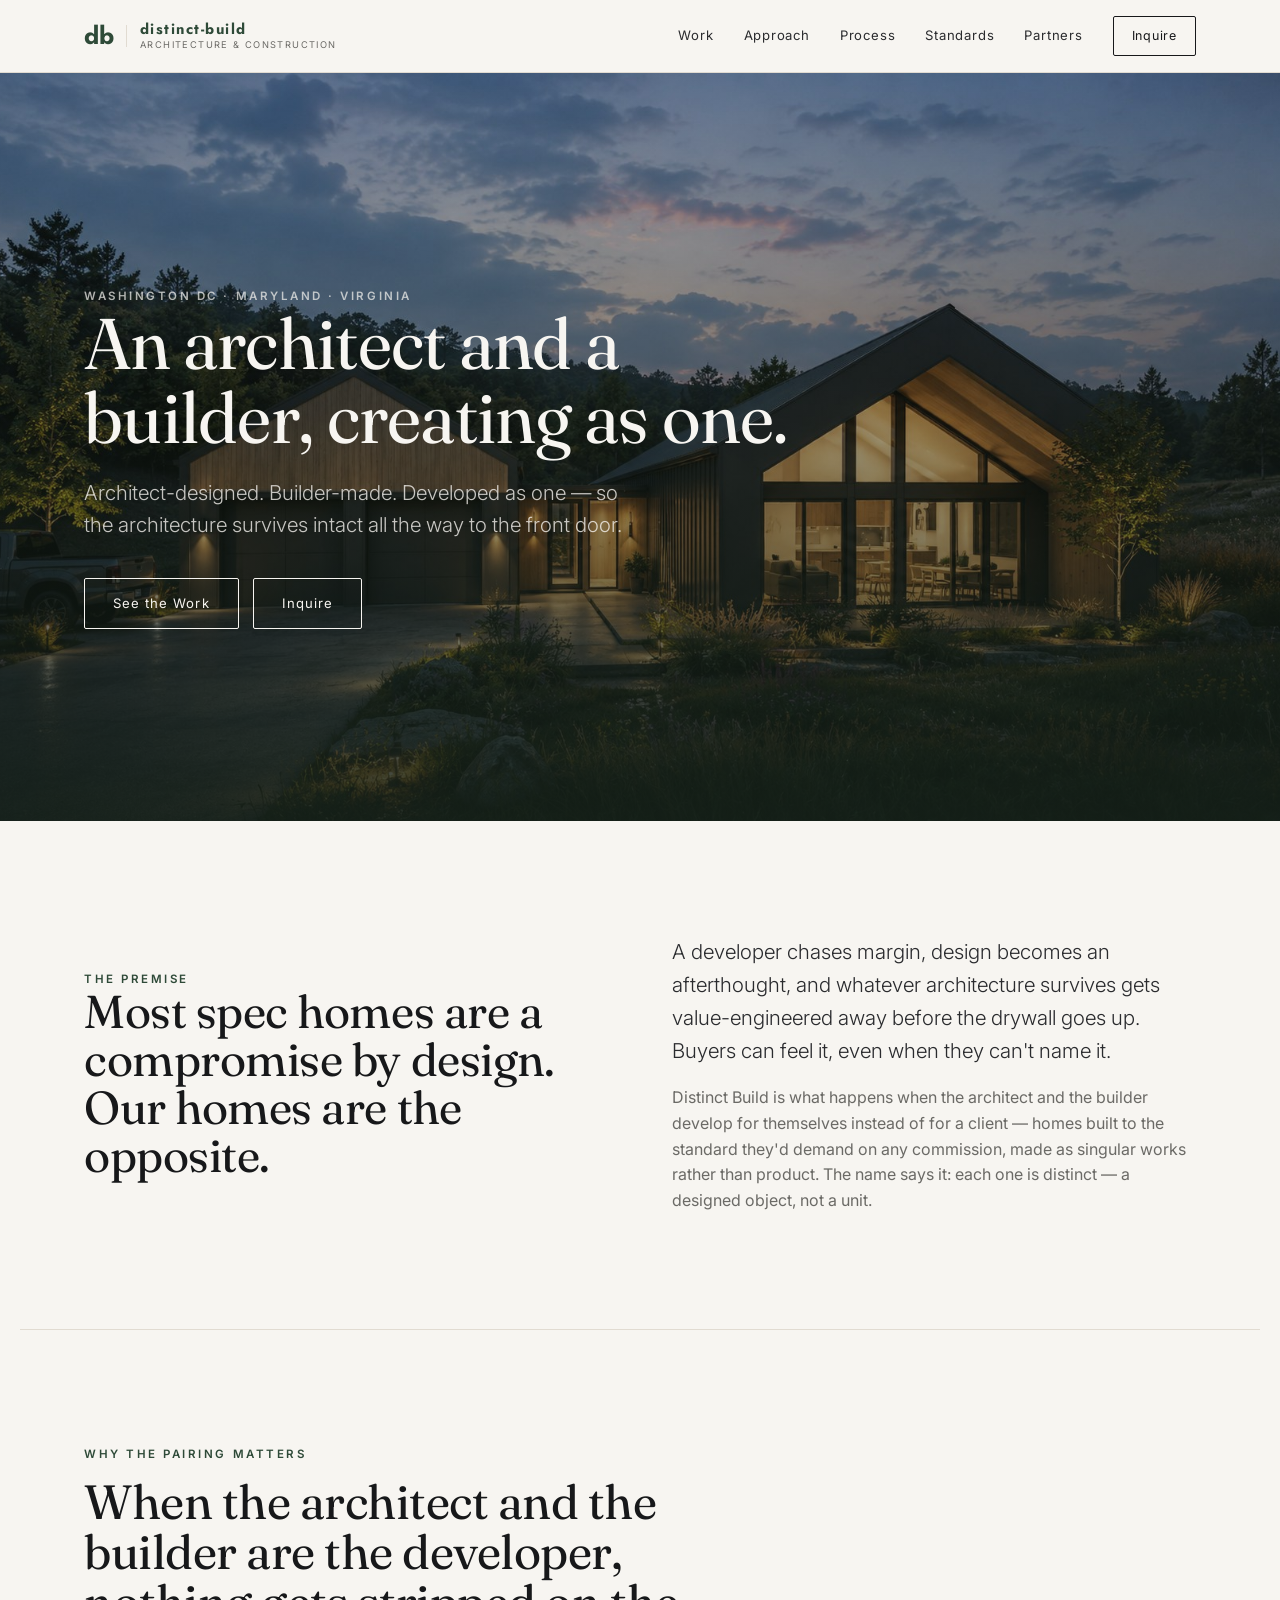
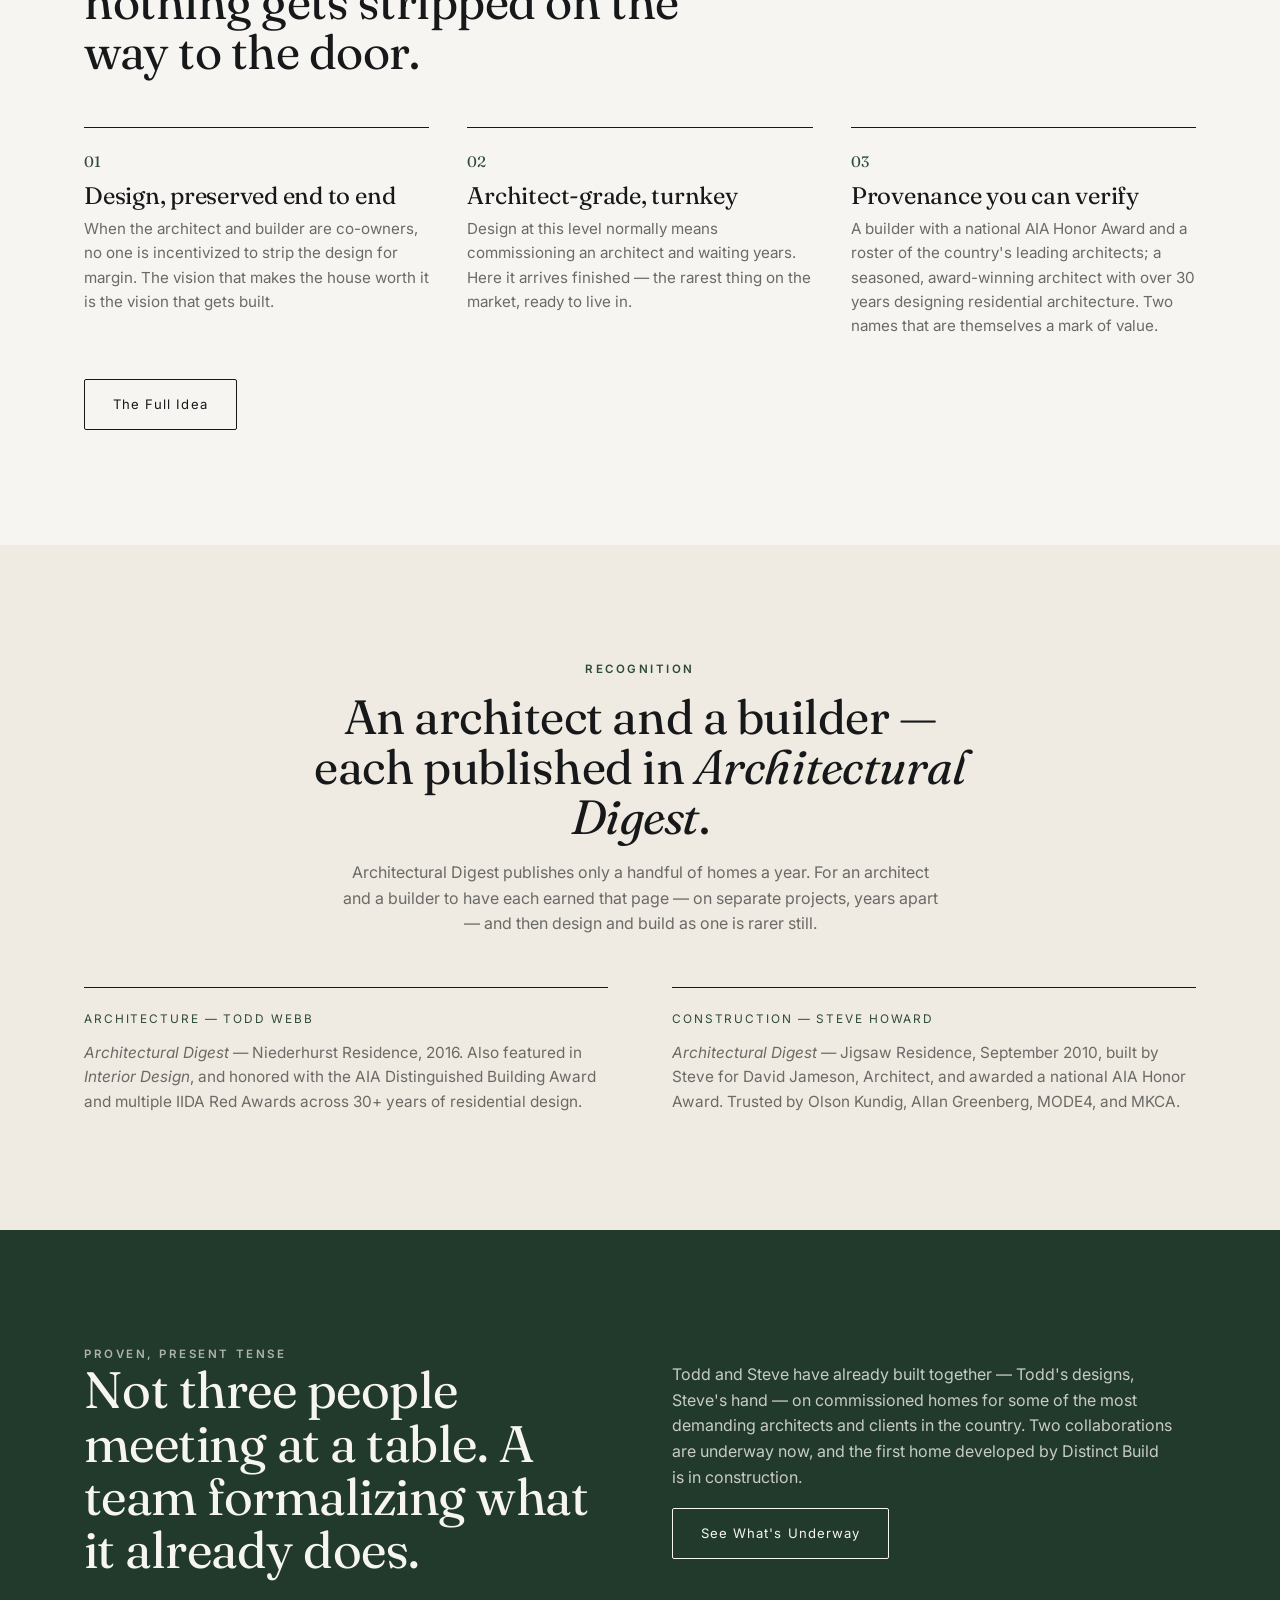
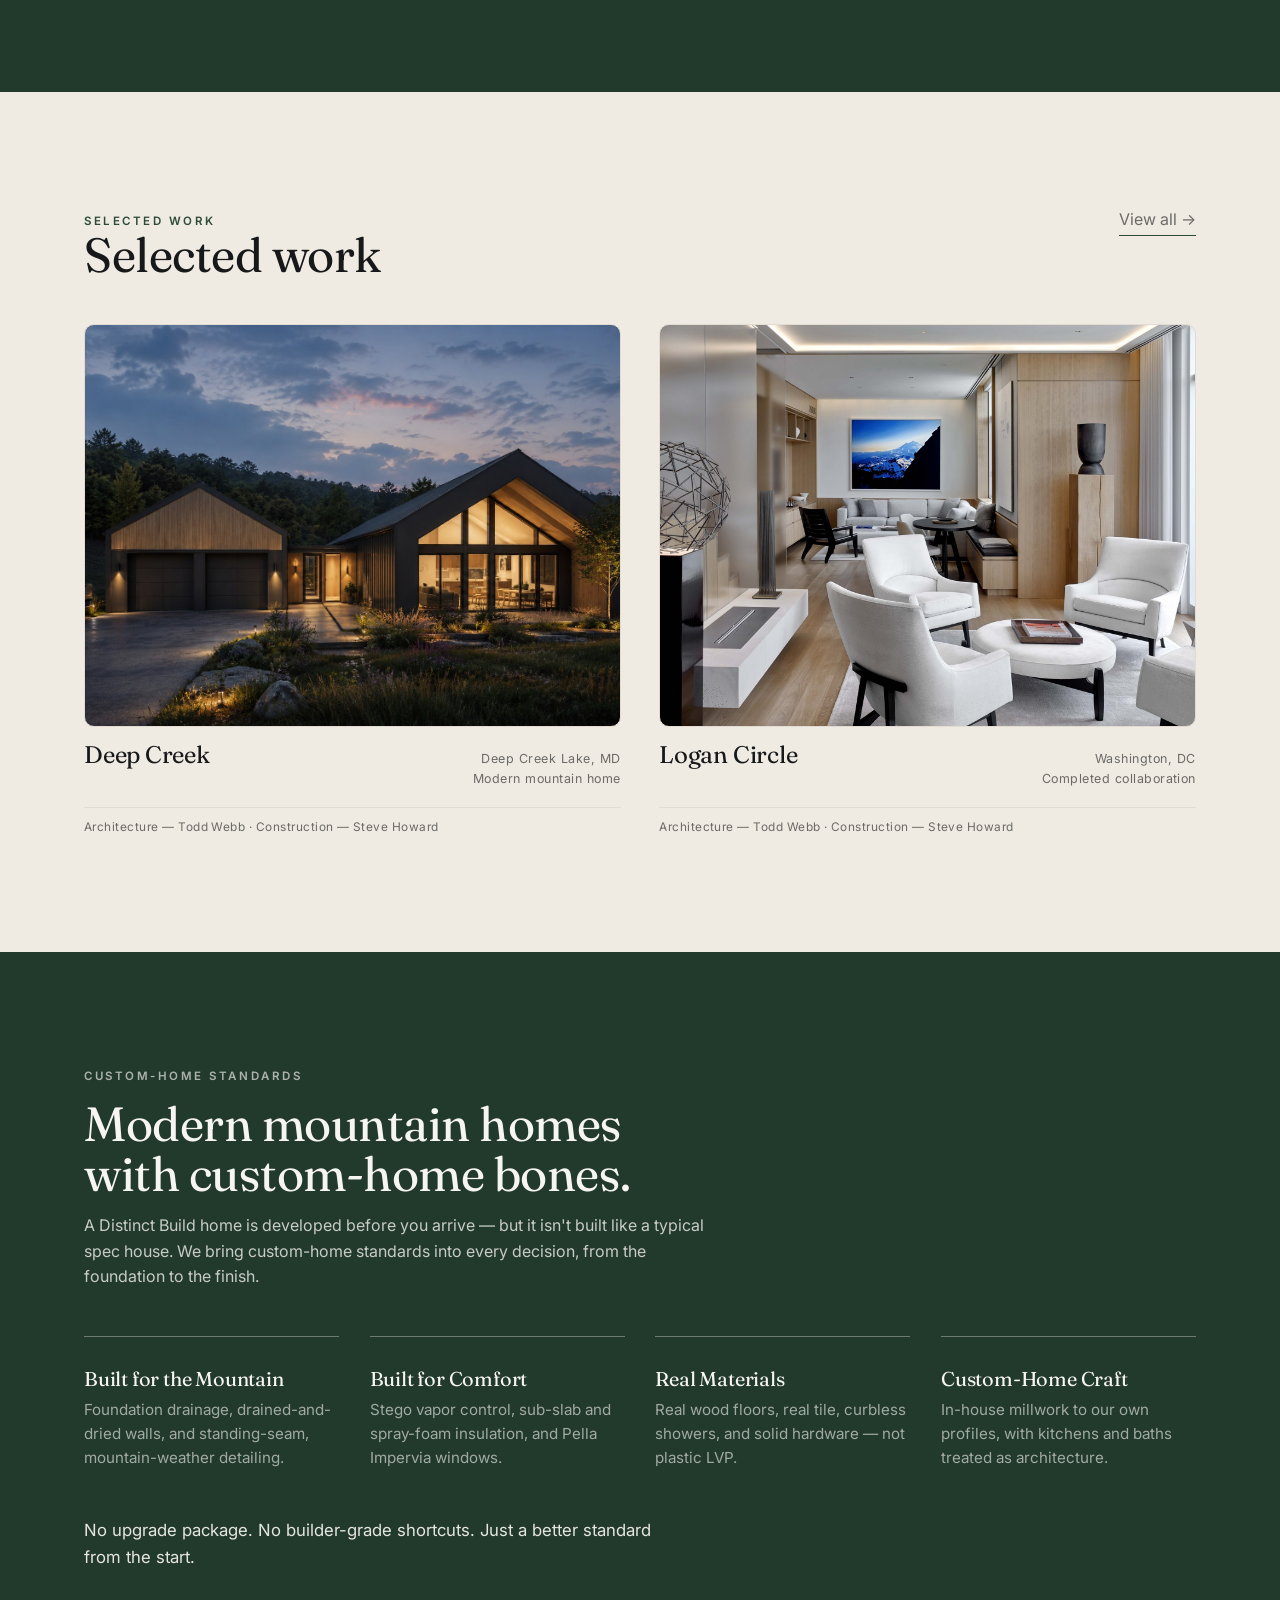
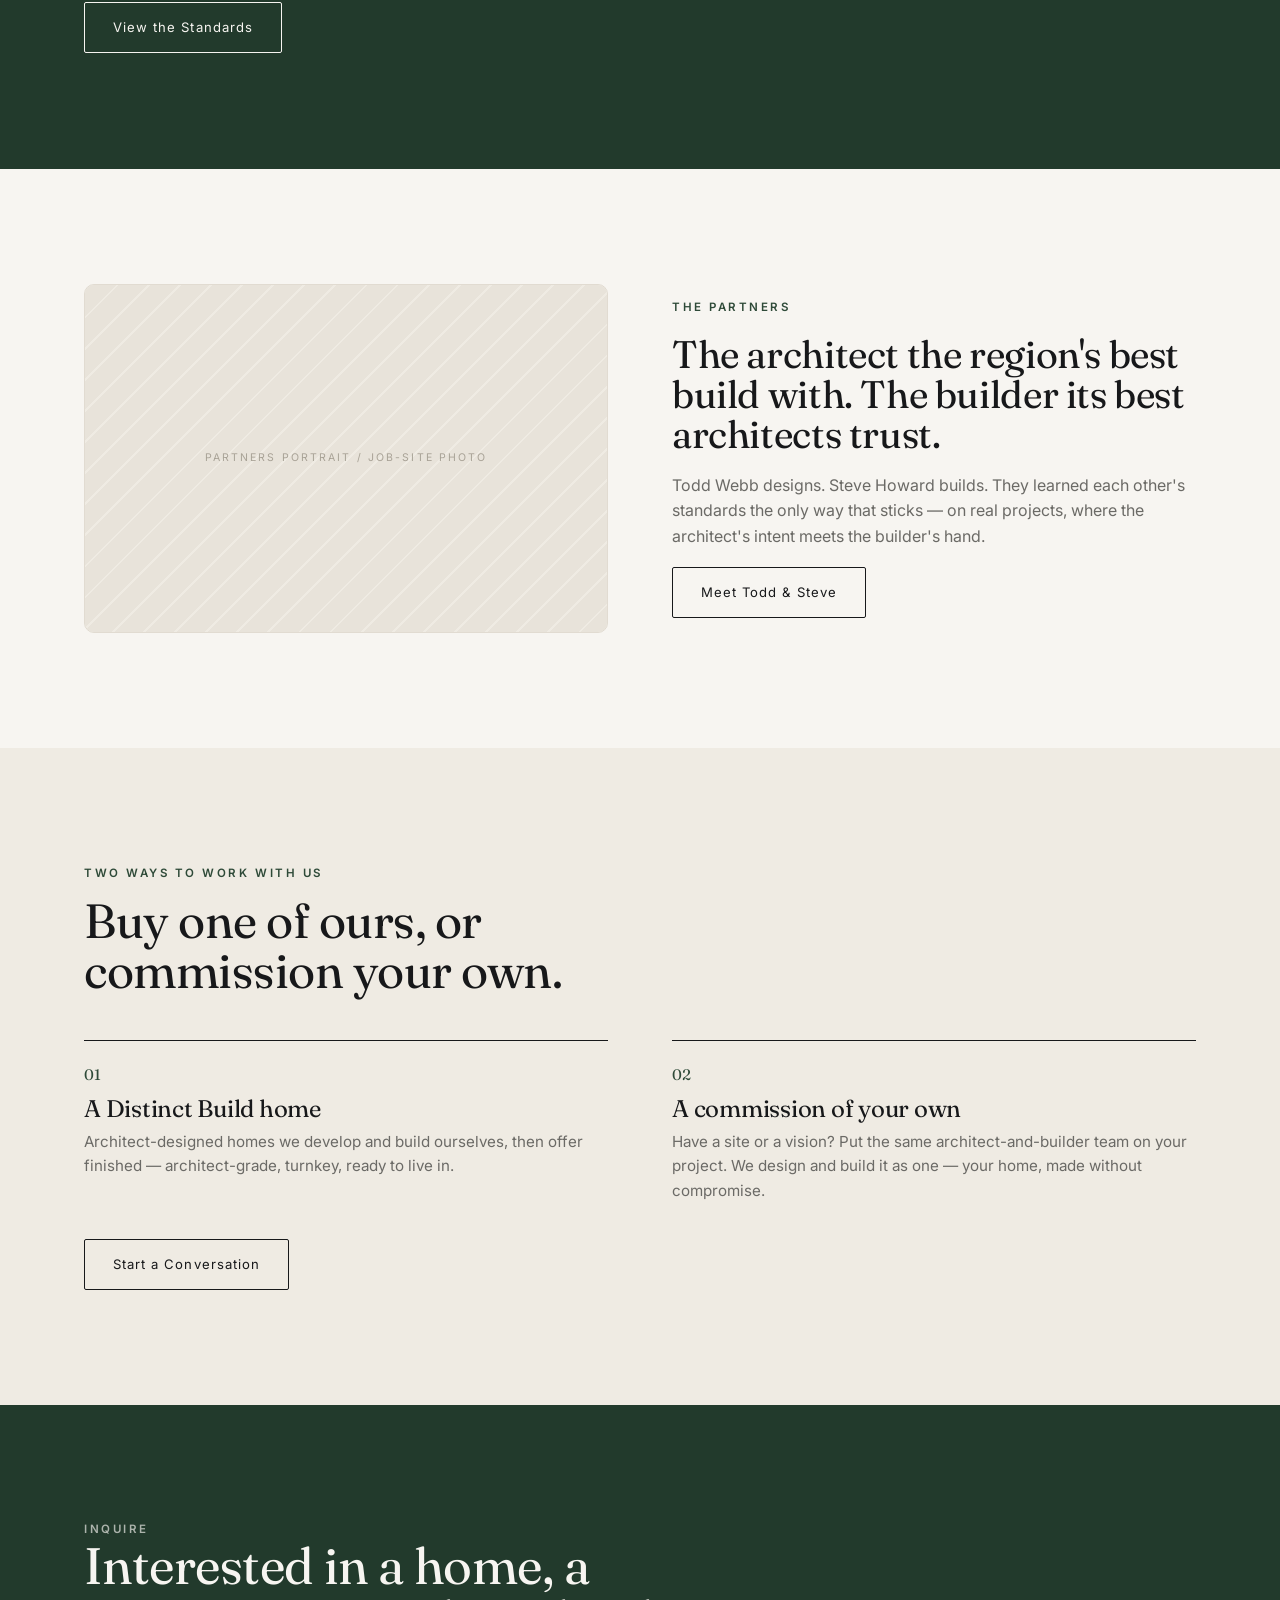
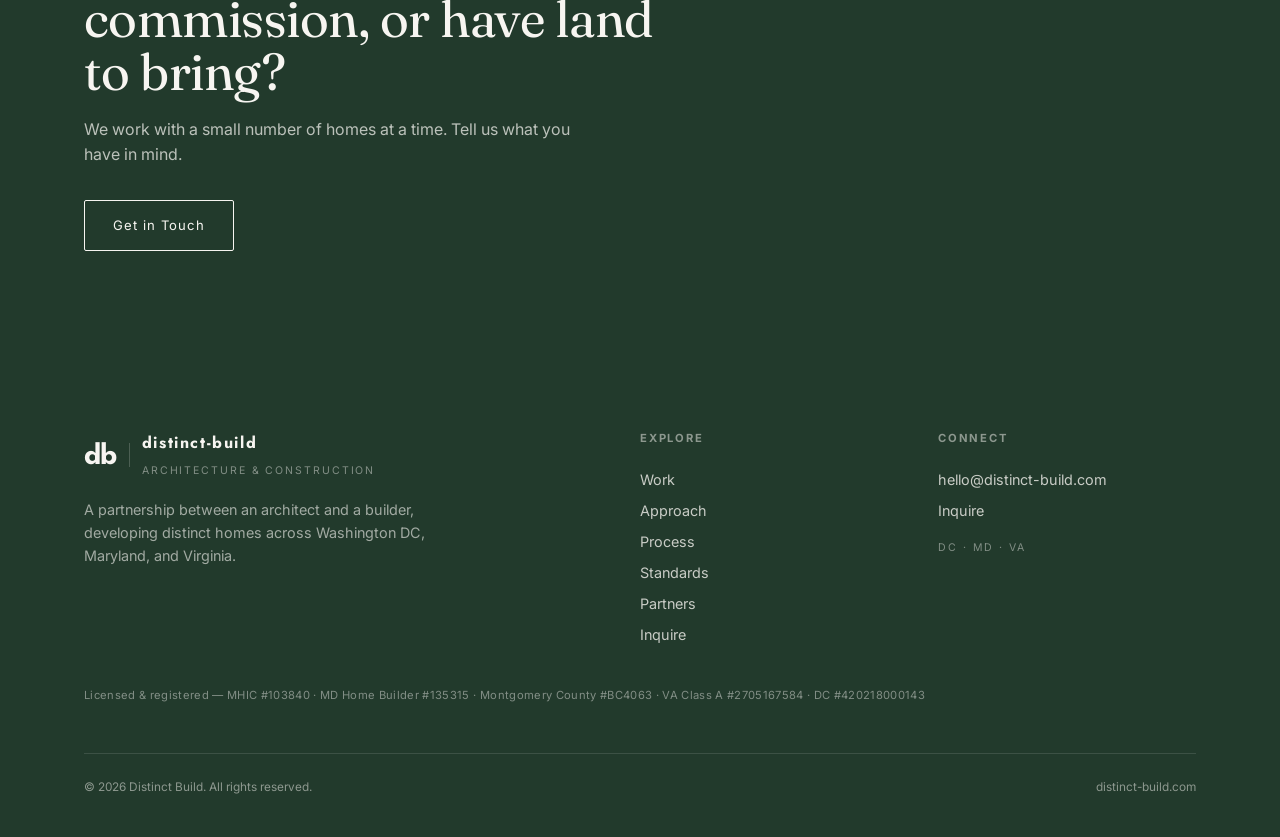
==== index.html @ ab8ecf6b "Add Architectural Digest recognition — band on homepage + Partners, AD/Jigsaw in Steve bio" ====
<!DOCTYPE html>
<html lang="en">
<head>
<meta charset="UTF-8">
<meta name="viewport" content="width=device-width, initial-scale=1">
<title>Distinct Build — An architect and a builder, creating as one</title>
<meta name="description" content="Distinct Build is a partnership between an architect and a builder, developing architect-designed homes in the DMV. The design doesn't get value-engineered away.">
<link rel="canonical" href="https://distinct-build.com/">
<meta property="og:title" content="Distinct Build — An architect and a builder, creating as one">
<meta property="og:description" content="Architect-designed. Builder-made. Developed as one.">
<meta property="og:type" content="website">
<meta property="og:url" content="https://distinct-build.com/">
<meta property="og:image" content="https://distinct-build.com/img/18-green-meadow/exterior.jpg">
<link rel="icon" type="image/svg+xml" href="favicon.svg">
<link rel="apple-touch-icon" href="apple-touch-icon.png">
<link rel="stylesheet" href="style.css">
</head>
<body>

<!-- NAV -->
<header class="nav">
  <div class="nav-in">
    <a class="brand" href="index.html"><span class="db">db</span><span class="brand-words"><span class="mark">distinct-build</span><span class="tag">Architecture &amp; Construction</span></span></a>
    <button class="menu-btn" aria-label="Menu" onclick="document.getElementById('nav').classList.toggle('open')">☰</button>
    <nav class="nav-links" id="nav">
      <a href="work.html">Work</a>
      <a href="approach.html">Approach</a>
      <a href="process.html">Process</a>
      <a href="building-standards.html">Standards</a>
      <a href="partners.html">Partners</a>
      <a href="contact.html" class="nav-cta">Inquire</a>
    </nav>
  </div>
</header>

<!-- HERO -->
<section class="hero">
  <img class="hero-img" src="img/18-green-meadow/exterior.jpg" alt="A modern gabled home at dusk — warm wood and glass against a wooded Maryland hillside">
  <div class="hero-scrim"></div>
  <div class="hero-in">
    <p class="kicker">Washington DC · Maryland · Virginia</p>
    <h1>An architect and a builder, creating as one.</h1>
    <p class="lead">Architect-designed. Builder-made. Developed as one — so the architecture survives intact all the way to the front door.</p>
    <div class="hero-cta">
      <a href="work.html" class="btn btn-light">See the Work</a>
      <a href="contact.html" class="btn btn-light">Inquire</a>
    </div>
  </div>
</section>

<!-- PREMISE -->
<section class="statement">
  <div class="wrap two-col">
    <div>
      <p class="kicker">The Premise</p>
      <h2 class="serif">Most spec homes are a compromise by design. Our homes are the opposite.</h2>
    </div>
    <div class="stack">
      <p class="lead">A developer chases margin, design becomes an afterthought, and whatever architecture survives gets value-engineered away before the drywall goes up. Buyers can feel it, even when they can't name it.</p>
      <p class="muted">Distinct Build is what happens when the architect and the builder develop for themselves instead of for a client — homes built to the standard they'd demand on any commission, made as singular works rather than product. The name says it: each one is distinct — a designed object, not a unit.</p>
    </div>
  </div>
</section>

<hr class="rule wrap">

<!-- THE ARGUMENT -->
<section>
  <div class="wrap">
    <p class="kicker">Why The Pairing Matters</p>
    <h2 class="serif" style="font-size:clamp(1.9rem,3.9vw,3rem);max-width:20ch;margin:14px 0 50px">When the architect and the builder are the developer, nothing gets stripped on the way to the door.</h2>
    <div class="cols-3">
      <div class="disc">
        <div class="n">01</div>
        <h3 class="serif">Design, preserved end to end</h3>
        <p>When the architect and builder are co-owners, no one is incentivized to strip the design for margin. The vision that makes the house worth it is the vision that gets built.</p>
      </div>
      <div class="disc">
        <div class="n">02</div>
        <h3 class="serif">Architect-grade, turnkey</h3>
        <p>Design at this level normally means commissioning an architect and waiting years. Here it arrives finished — the rarest thing on the market, ready to live in.</p>
      </div>
      <div class="disc">
        <div class="n">03</div>
        <h3 class="serif">Provenance you can verify</h3>
        <p>A builder with a national AIA Honor Award and a roster of the country's leading architects; a seasoned, award-winning architect with over 30 years designing residential architecture. Two names that are themselves a mark of value.</p>
      </div>
    </div>
    <p style="margin-top:40px"><a href="approach.html" class="btn btn-ghost">The Full Idea</a></p>
  </div>
</section>

<!-- RECOGNITION -->
<section style="background:var(--paper-2)">
  <div class="wrap" style="text-align:center;max-width:780px;margin-inline:auto">
    <p class="kicker">Recognition</p>
    <h2 class="serif" style="font-size:clamp(1.9rem,3.9vw,3rem);margin:14px 0 18px">An architect and a builder — each published in <em>Architectural Digest</em>.</h2>
    <p class="muted" style="max-width:60ch;margin:0 auto">Architectural Digest publishes only a handful of homes a year. For an architect and a builder to have each earned that page — on separate projects, years apart — and then design and build as one is rarer still.</p>
  </div>
  <div class="wrap" style="margin-top:50px">
    <div class="two-col" style="align-items:start">
      <div class="disc" style="border-top:1px solid var(--ink)">
        <div class="role" style="font-size:.74rem;letter-spacing:.16em;text-transform:uppercase;color:var(--accent);margin-bottom:12px">Architecture — Todd Webb</div>
        <p style="color:var(--stone);font-size:.96rem"><em>Architectural Digest</em> — Niederhurst Residence, 2016. Also featured in <em>Interior Design</em>, and honored with the AIA Distinguished Building Award and multiple IIDA Red Awards across 30+ years of residential design.</p>
      </div>
      <div class="disc" style="border-top:1px solid var(--ink)">
        <div class="role" style="font-size:.74rem;letter-spacing:.16em;text-transform:uppercase;color:var(--accent);margin-bottom:12px">Construction — Steve Howard</div>
        <p style="color:var(--stone);font-size:.96rem"><em>Architectural Digest</em> — Jigsaw Residence, September 2010, built by Steve for David Jameson, Architect, and awarded a national AIA Honor Award. Trusted by Olson Kundig, Allan Greenberg, MODE4, and MKCA.</p>
      </div>
    </div>
  </div>
</section>

<!-- PROOF -->
<section class="band">
  <div class="wrap two-col">
    <div>
      <p class="kicker">Proven, Present Tense</p>
      <h2 class="serif">Not three people meeting at a table. A team formalizing what it already does.</h2>
    </div>
    <div class="stack">
      <p style="color:rgba(247,245,241,.78)">Todd and Steve have already built together — Todd's designs, Steve's hand — on commissioned homes for some of the most demanding architects and clients in the country. Two collaborations are underway now, and the first home developed by Distinct Build is in construction.</p>
      <p><a href="work.html" class="btn btn-light">See What's Underway</a></p>
    </div>
  </div>
</section>

<!-- FEATURED WORK -->
<section style="background:var(--paper-2)">
  <div class="wrap">
    <div style="display:flex;justify-content:space-between;align-items:baseline;flex-wrap:wrap;gap:12px;margin-bottom:44px">
      <div>
        <p class="kicker">Selected Work</p>
        <h2 class="serif" style="font-size:clamp(1.9rem,3.9vw,3rem)">Selected work</h2>
      </div>
      <a href="work.html" class="muted" style="border-bottom:1px solid var(--accent);padding-bottom:3px">View all →</a>
    </div>
    <div class="work-grid">
      <a class="work-card" href="deep-creek.html">
        <div class="media r43 filled" style="background-image:url('img/18-green-meadow/exterior.jpg')"></div>
        <div class="meta"><h3 class="serif">Deep Creek</h3><div class="loc">Deep Creek Lake, MD<br>Modern mountain home</div></div>
        <div class="muted" style="font-size:.74rem;letter-spacing:.04em;margin-top:10px">Architecture — Todd Webb · Construction — Steve Howard</div>
      </a>
      <a class="work-card" href="logan-circle.html">
        <div class="media r43 filled" style="background-image:url('img/logan-circle/hero.jpg')"></div>
        <div class="meta"><h3 class="serif">Logan Circle</h3><div class="loc">Washington, DC<br>Completed collaboration</div></div>
        <div class="muted" style="font-size:.74rem;letter-spacing:.04em;margin-top:10px">Architecture — Todd Webb · Construction — Steve Howard</div>
      </a>
    </div>
  </div>
</section>

<!-- CUSTOM-HOME STANDARDS -->
<section class="band">
  <div class="wrap">
    <p class="kicker">Custom-Home Standards</p>
    <h2 class="serif" style="font-size:clamp(1.9rem,3.9vw,3rem);max-width:18ch;margin:14px 0 14px">Modern mountain homes with custom-home bones.</h2>
    <p style="color:rgba(247,245,241,.78);max-width:64ch;margin-bottom:46px">A Distinct Build home is developed before you arrive — but it isn't built like a typical spec house. We bring custom-home standards into every decision, from the foundation to the finish.</p>
    <div class="cols-4">
      <div class="disc" style="border-top:1px solid rgba(247,245,241,.35)">
        <h3 class="serif" style="color:var(--paper);font-size:1.25rem">Built for the Mountain</h3>
        <p style="color:rgba(247,245,241,.6)">Foundation drainage, drained-and-dried walls, and standing-seam, mountain-weather detailing.</p>
      </div>
      <div class="disc" style="border-top:1px solid rgba(247,245,241,.35)">
        <h3 class="serif" style="color:var(--paper);font-size:1.25rem">Built for Comfort</h3>
        <p style="color:rgba(247,245,241,.6)">Stego vapor control, sub-slab and spray-foam insulation, and Pella Impervia windows.</p>
      </div>
      <div class="disc" style="border-top:1px solid rgba(247,245,241,.35)">
        <h3 class="serif" style="color:var(--paper);font-size:1.25rem">Real Materials</h3>
        <p style="color:rgba(247,245,241,.6)">Real wood floors, real tile, curbless showers, and solid hardware — not plastic LVP.</p>
      </div>
      <div class="disc" style="border-top:1px solid rgba(247,245,241,.35)">
        <h3 class="serif" style="color:var(--paper);font-size:1.25rem">Custom-Home Craft</h3>
        <p style="color:rgba(247,245,241,.6)">In-house millwork to our own profiles, with kitchens and baths treated as architecture.</p>
      </div>
    </div>
    <p style="color:rgba(247,245,241,.92);font-size:1.05rem;margin:46px 0 32px;max-width:54ch">No upgrade package. No builder-grade shortcuts. Just a better standard from the start.</p>
    <a href="building-standards.html" class="btn btn-light">View the Standards</a>
  </div>
</section>

<!-- PARTNERS TEASER -->
<section>
  <div class="wrap two-col">
    <div class="media r32" data-label="Partners portrait / job-site photo"></div>
    <div class="stack">
      <p class="kicker">The Partners</p>
      <h2 class="serif" style="font-size:clamp(1.7rem,3.2vw,2.4rem)">The architect the region's best build with. The builder its best architects trust.</h2>
      <p class="muted">Todd Webb designs. Steve Howard builds. They learned each other's standards the only way that sticks — on real projects, where the architect's intent meets the builder's hand.</p>
      <p><a href="partners.html" class="btn btn-ghost">Meet Todd &amp; Steve</a></p>
    </div>
  </div>
</section>

<!-- TWO WAYS -->
<section style="background:var(--paper-2)">
  <div class="wrap">
    <p class="kicker">Two Ways to Work With Us</p>
    <h2 class="serif" style="font-size:clamp(1.9rem,3.9vw,3rem);max-width:20ch;margin:14px 0 44px">Buy one of ours, or commission your own.</h2>
    <div class="two-col" style="align-items:stretch">
      <div class="disc" style="border-top:1px solid var(--ink)">
        <div class="n">01</div>
        <h3 class="serif" style="font-size:1.5rem;margin:10px 0 8px">A Distinct Build home</h3>
        <p class="muted">Architect-designed homes we develop and build ourselves, then offer finished — architect-grade, turnkey, ready to live in.</p>
      </div>
      <div class="disc" style="border-top:1px solid var(--ink)">
        <div class="n">02</div>
        <h3 class="serif" style="font-size:1.5rem;margin:10px 0 8px">A commission of your own</h3>
        <p class="muted">Have a site or a vision? Put the same architect-and-builder team on your project. We design and build it as one — your home, made without compromise.</p>
      </div>
    </div>
    <p style="margin-top:36px"><a href="contact.html" class="btn btn-ghost">Start a Conversation</a></p>
  </div>
</section>

<!-- CTA BAND -->
<section class="band">
  <div class="wrap">
    <p class="kicker">Inquire</p>
    <h2 class="serif">Interested in a home, a commission, or have land to bring?</h2>
    <p style="margin:18px 0 32px">We work with a small number of homes at a time. Tell us what you have in mind.</p>
    <a href="contact.html" class="btn btn-light">Get in Touch</a>
  </div>
</section>

<!-- FOOTER -->
<footer class="foot">
  <div class="wrap">
    <div class="foot-grid">
      <div>
        <div class="foot-brand"><span class="db">db</span><div><div class="mark">distinct-build</div><div class="tag">Architecture &amp; Construction</div></div></div>
        <p style="margin-top:18px;max-width:38ch;color:rgba(247,245,241,.6);font-size:.9rem">A partnership between an architect and a builder, developing distinct homes across Washington DC, Maryland, and Virginia.</p>
      </div>
      <div>
        <h5>Explore</h5>
        <a href="work.html">Work</a>
        <a href="approach.html">Approach</a>
        <a href="process.html">Process</a>
        <a href="building-standards.html">Standards</a>
        <a href="partners.html">Partners</a>
        <a href="contact.html">Inquire</a>
      </div>
      <div>
        <h5>Connect</h5>
        <a href="mailto:hello@distinct-build.com">hello@distinct-build.com</a>
        <a href="contact.html">Inquire</a>
        <span class="tag" style="margin-top:14px;display:block">DC · MD · VA</span>
      </div>
    </div>
    <p style="margin-top:36px;font-size:.7rem;letter-spacing:.03em;color:rgba(247,245,241,.45);line-height:1.7">Licensed &amp; registered — MHIC #103840 · MD Home Builder #135315 · Montgomery County #BC4063 · VA Class A #2705167584 · DC #420218000143</p>
    <div class="foot-bottom">
      <span>© 2026 Distinct Build. All rights reserved.</span>
      <span>distinct-build.com</span>
    </div>
  </div>
</footer>

</body>
</html>
---- style.css ----
/* ============================================================
   DISTINCT BUILD — Architecture & Construction
   Hand-coded site styles. One file, shared across all pages.
   ============================================================ */

@import url('https://fonts.googleapis.com/css2?family=Fraunces:opsz,wght@9..144,300;9..144,400;9..144,500;9..144,600&family=Inter:wght@300;400;500;600&family=Jost:wght@500;600;700&display=swap');

:root{
  --paper:#F7F5F1;      /* warm white background */
  --paper-2:#EFEBE3;    /* secondary panel */
  --ink:#17181A;        /* near-black */
  --ink-soft:#2A2B2E;
  --stone:#6B6A66;      /* muted gray text */
  --line:#E1DBD1;       /* hairlines */
  --accent:#2E4A38;     /* deep spruce green — matches the db logo */
  --accent-hover:#21381F;
  --forest:#223A2C;     /* deep spruce — warm dark section background */
  --maxw:1240px;
  --pad:clamp(20px,5vw,72px);
}

*{box-sizing:border-box;margin:0;padding:0}
html{scroll-behavior:smooth}
body{
  font-family:'Inter',-apple-system,BlinkMacSystemFont,'Segoe UI',sans-serif;
  background:var(--paper);
  color:var(--ink);
  line-height:1.6;
  -webkit-font-smoothing:antialiased;
  text-rendering:optimizeLegibility;
}
img{max-width:100%;display:block}
a{color:inherit;text-decoration:none}

/* ---------- Type ---------- */
h1,h2,h3,.display{font-family:'Fraunces',Georgia,serif;font-weight:400;line-height:1.04;letter-spacing:-.01em}
.kicker{
  font-size:.72rem;font-weight:600;letter-spacing:.22em;text-transform:uppercase;
  color:var(--accent);
}
.lead{font-size:clamp(1.05rem,1.6vw,1.35rem);color:var(--ink-soft);font-weight:300}
.muted{color:var(--stone)}
.serif{font-family:'Fraunces',Georgia,serif}

/* ---------- Layout ---------- */
.wrap{max-width:var(--maxw);margin:0 auto;padding-left:var(--pad);padding-right:var(--pad)}
section{padding:clamp(64px,9vw,128px) 0}
.rule{height:1px;background:var(--line);border:0}

/* ---------- Nav ---------- */
.nav{
  position:sticky;top:0;z-index:50;
  background:rgba(247,245,241,.86);backdrop-filter:saturate(140%) blur(10px);
  border-bottom:1px solid var(--line);
}
.nav-in{display:flex;align-items:center;justify-content:space-between;
  max-width:var(--maxw);margin:0 auto;padding:16px var(--pad)}
.brand{display:flex;align-items:center;gap:13px}
.brand .db{
  font-family:'Jost','Inter';font-weight:700;font-size:1.55rem;line-height:.85;letter-spacing:-.02em;
  color:var(--accent);padding-right:13px;border-right:1.5px solid var(--line)}
.brand-words{display:flex;flex-direction:column;gap:3px}
.brand .mark{
  font-family:'Jost','Inter';font-weight:700;letter-spacing:.1em;text-transform:none;
  font-size:.92rem;color:var(--accent);line-height:1}
.brand .tag{font-size:.58rem;letter-spacing:.15em;text-transform:uppercase;color:var(--stone);line-height:1}
.nav-links{display:flex;gap:30px;align-items:center}
.nav-links a{font-size:.82rem;letter-spacing:.06em;color:var(--ink-soft);padding:6px 0;position:relative}
.nav-links a:hover{color:var(--ink)}
.nav-links a.active::after,.nav-links a:hover::after{
  content:"";position:absolute;left:0;bottom:0;height:1.5px;width:100%;background:var(--accent)}
.nav-cta{
  font-size:.78rem!important;letter-spacing:.08em;border:1px solid var(--ink);
  padding:9px 18px!important;border-radius:2px;color:var(--ink)!important}
.nav-cta:hover{background:var(--ink);color:var(--paper)!important}
.nav-cta::after{display:none!important}
.menu-btn{display:none;background:none;border:0;font-size:1.4rem;cursor:pointer;color:var(--ink)}

/* ---------- Buttons ---------- */
.btn{display:inline-block;font-size:.82rem;letter-spacing:.08em;padding:14px 28px;border-radius:2px;
  transition:.2s;cursor:pointer;border:1px solid var(--ink)}
.btn-dark{background:var(--ink);color:var(--paper)}
.btn-dark:hover{background:var(--accent);border-color:var(--accent)}
.btn-ghost{background:transparent;color:var(--ink)}
.btn-ghost:hover{background:var(--ink);color:var(--paper)}
.btn-light{border-color:var(--paper);color:var(--paper)}
.btn-light:hover{background:var(--paper);color:var(--ink)}

/* ---------- Hero ---------- */
.hero{position:relative;min-height:min(80vh,700px);display:flex;align-items:flex-end;
  background:var(--forest);color:var(--paper);overflow:hidden}
.hero .ph{position:absolute;inset:0;
  background:
    linear-gradient(180deg,rgba(15,16,18,.15) 0%,rgba(15,16,18,.55) 70%,rgba(15,16,18,.82) 100%),
    repeating-linear-gradient(135deg,#1d1f22 0 2px,#202327 2px 26px);
  display:flex;align-items:center;justify-content:center}
.hero .ph span{font-size:.7rem;letter-spacing:.25em;text-transform:uppercase;color:rgba(247,245,241,.35)}
.hero-in{position:relative;z-index:2;max-width:var(--maxw);margin:0 auto;width:100%;
  padding:clamp(88px,11vh,120px) var(--pad) clamp(44px,6vw,80px)}
.hero h1{font-size:clamp(2.4rem,5.6vw,4.9rem);max-width:16ch;font-weight:400}
.hero .lead{color:rgba(247,245,241,.78);max-width:46ch;margin-top:22px}
.hero .kicker{color:rgba(247,245,241,.7)}
.hero-cta{margin-top:36px;display:flex;gap:14px;flex-wrap:wrap}

/* ---------- Generic media placeholder ---------- */
.media{position:relative;background:var(--paper-2);overflow:hidden;border:1px solid var(--line);border-radius:10px}
.media::after{content:attr(data-label);position:absolute;inset:0;display:flex;align-items:center;
  justify-content:center;text-align:center;padding:20px;
  font-size:.66rem;letter-spacing:.2em;text-transform:uppercase;color:#A8A296;
  background:repeating-linear-gradient(135deg,#EFEBE3 0 2px,#E8E3DA 2px 22px)}
.media.r43{aspect-ratio:4/3}
.media.r32{aspect-ratio:3/2}
.media.r11{aspect-ratio:1/1}
.media.r169{aspect-ratio:16/9}

/* ---------- Intro / statement ---------- */
.statement h2{font-size:clamp(1.8rem,3.6vw,3rem);max-width:20ch}
.two-col{display:grid;grid-template-columns:1fr 1fr;gap:clamp(28px,5vw,80px);align-items:center}
.cols-3{display:grid;grid-template-columns:repeat(3,1fr);gap:clamp(24px,3vw,44px)}
.cols-4{display:grid;grid-template-columns:repeat(4,1fr);gap:clamp(20px,2.4vw,34px)}
.stack>*+*{margin-top:18px}

/* ---------- Discipline cards ---------- */
.disc{border-top:1px solid var(--ink);padding-top:22px}
.disc .n{font-family:'Fraunces';font-size:.95rem;color:var(--accent)}
.disc h3{font-size:1.5rem;margin:10px 0 8px}
.disc p{color:var(--stone);font-size:.95rem}

/* ---------- Work grid ---------- */
.work-grid{display:grid;grid-template-columns:1fr 1fr;gap:clamp(20px,3vw,40px)}
.work-card{display:block;group:work}
.work-card .media{transition:.4s}
.work-card:hover .media{transform:scale(1.01)}
.work-card .meta{display:flex;justify-content:space-between;align-items:baseline;
  margin-top:16px;padding-bottom:18px;border-bottom:1px solid var(--line)}
.work-card h3{font-size:1.5rem;font-weight:400}
.work-card .loc{font-size:.78rem;letter-spacing:.04em;color:var(--stone);text-align:right}
.tag-pill{display:inline-block;font-size:.62rem;letter-spacing:.18em;text-transform:uppercase;
  color:var(--accent);border:1px solid var(--line);padding:4px 10px;border-radius:30px;margin-top:14px}

/* ---------- Principals ---------- */
.people{display:grid;grid-template-columns:1fr 1fr;gap:clamp(28px,4vw,60px)}
.person .media{margin-bottom:20px}
.person h3{font-size:1.6rem;font-weight:400}
.person .role{font-size:.74rem;letter-spacing:.16em;text-transform:uppercase;color:var(--accent);margin:6px 0 14px}
.person p{color:var(--stone);font-size:.96rem}

/* ---------- Process ---------- */
.steps{display:grid;grid-template-columns:repeat(4,1fr);gap:clamp(20px,2.5vw,34px)}
.step .n{font-family:'Fraunces';font-size:2.4rem;color:var(--line);line-height:1}
.step h4{font-size:1.05rem;margin:10px 0 6px;font-weight:600}
.step p{font-size:.88rem;color:var(--stone)}

/* ---------- Real images ---------- */
.media.filled{background-size:cover;background-position:center}
.media.filled::after{display:none}
.hero-img{position:absolute;inset:0;width:100%;height:100%;object-fit:cover;z-index:0}
.hero-scrim{position:absolute;inset:0;z-index:1;
  background:linear-gradient(180deg,rgba(22,34,26,.12) 0%,rgba(22,34,26,.5) 62%,rgba(22,34,26,.86) 100%)}

/* ---------- Project gallery ---------- */
.gallery{display:grid;grid-template-columns:1fr 1fr;gap:clamp(16px,2.5vw,28px)}
.g-item.wide{grid-column:1/-1}
.g-img{width:100%;height:auto;display:block;border:1px solid var(--line);border-radius:10px}
.g-item figcaption{font-size:.8rem;color:var(--stone);margin-top:10px;letter-spacing:.02em}

/* ---------- Process phases ---------- */
.phase{display:grid;grid-template-columns:120px 1fr;gap:clamp(20px,4vw,60px);
  padding:clamp(30px,5vw,52px) 0;border-top:1px solid var(--line);align-items:start}
.phase:last-child{border-bottom:1px solid var(--line)}
.phase-n{font-family:'Fraunces';font-size:clamp(2.3rem,5vw,3.4rem);color:var(--accent);line-height:.9}
.phase-body h2{font-size:clamp(1.5rem,2.8vw,2.1rem);margin-bottom:12px}
.phase-body p{max-width:64ch}

/* ---------- Dark band / CTA ---------- */
.band{background:var(--forest);color:var(--paper)}
.band .kicker{color:rgba(247,245,241,.65)}
.band h2{font-size:clamp(1.9rem,4vw,3.2rem);max-width:18ch}
.band p{color:rgba(247,245,241,.72);max-width:50ch}

/* ---------- Stats ---------- */
.stats{display:grid;grid-template-columns:repeat(3,1fr);gap:30px;border-top:1px solid var(--line);
  border-bottom:1px solid var(--line);padding:40px 0}
.stat .num{font-family:'Fraunces';font-size:clamp(2rem,4vw,3rem);line-height:1}
.stat .lab{font-size:.74rem;letter-spacing:.14em;text-transform:uppercase;color:var(--stone);margin-top:8px}

/* ---------- Contact form ---------- */
.cform{display:grid;grid-template-columns:1fr 1fr;gap:18px 22px}
.cform .full{grid-column:1/-1}
.cform label{display:block;font-size:.72rem;letter-spacing:.12em;text-transform:uppercase;
  color:var(--stone);margin-bottom:7px}
.cform input,.cform select,.cform textarea{
  width:100%;padding:13px 14px;border:1px solid var(--line);background:#fff;border-radius:2px;
  font-family:inherit;font-size:.95rem;color:var(--ink)}
.cform input:focus,.cform select:focus,.cform textarea:focus{outline:none;border-color:var(--accent)}
.cform textarea{min-height:140px;resize:vertical}
.hp{position:absolute;left:-9999px}

/* ---------- Footer ---------- */
.foot{background:var(--forest);color:rgba(247,245,241,.7);padding:64px 0 40px}
.foot-grid{display:grid;grid-template-columns:2fr 1fr 1fr;gap:40px}
.foot-brand{display:flex;align-items:center;gap:12px}
.foot .db{font-family:'Jost','Inter';font-weight:700;font-size:1.75rem;line-height:.85;letter-spacing:-.02em;
  color:var(--paper);padding-right:12px;border-right:1.5px solid rgba(247,245,241,.2)}
.foot .mark{font-family:'Jost','Inter';font-weight:700;letter-spacing:.1em;text-transform:none;
  color:var(--paper);font-size:1rem}
.foot .tag{font-size:.66rem;letter-spacing:.18em;text-transform:uppercase;color:rgba(247,245,241,.45);margin-top:8px}
.foot h5{font-size:.7rem;letter-spacing:.16em;text-transform:uppercase;color:rgba(247,245,241,.5);margin-bottom:16px}
.foot a{display:block;font-size:.9rem;color:rgba(247,245,241,.78);padding:4px 0}
.foot a:hover{color:var(--paper)}
.foot-bottom{display:flex;justify-content:space-between;align-items:center;flex-wrap:wrap;gap:14px;
  margin-top:48px;padding-top:24px;border-top:1px solid rgba(247,245,241,.12);
  font-size:.74rem;color:rgba(247,245,241,.5)}

/* ---------- Responsive ---------- */
@media(max-width:1100px){.cols-4{grid-template-columns:1fr 1fr}}
@media(max-width:860px){
  .nav-links{position:fixed;inset:64px 0 auto 0;flex-direction:column;gap:0;
    background:var(--paper);border-bottom:1px solid var(--line);padding:8px var(--pad) 20px;
    transform:translateY(-130%);transition:.3s;box-shadow:0 20px 40px rgba(0,0,0,.06)}
  .nav-links.open{transform:translateY(0)}
  .nav-links a{padding:14px 0;border-bottom:1px solid var(--line);width:100%}
  .nav-links a.nav-cta{text-align:center;margin-top:14px;border:1px solid var(--ink)}
  .menu-btn{display:block}
  .two-col,.cols-3,.cols-4,.work-grid,.people,.steps,.stats,.foot-grid,.cform{grid-template-columns:1fr}
  .steps{gap:28px}
  .stats{gap:24px}
  .phase{grid-template-columns:1fr;gap:6px}
  .gallery{grid-template-columns:1fr}
}
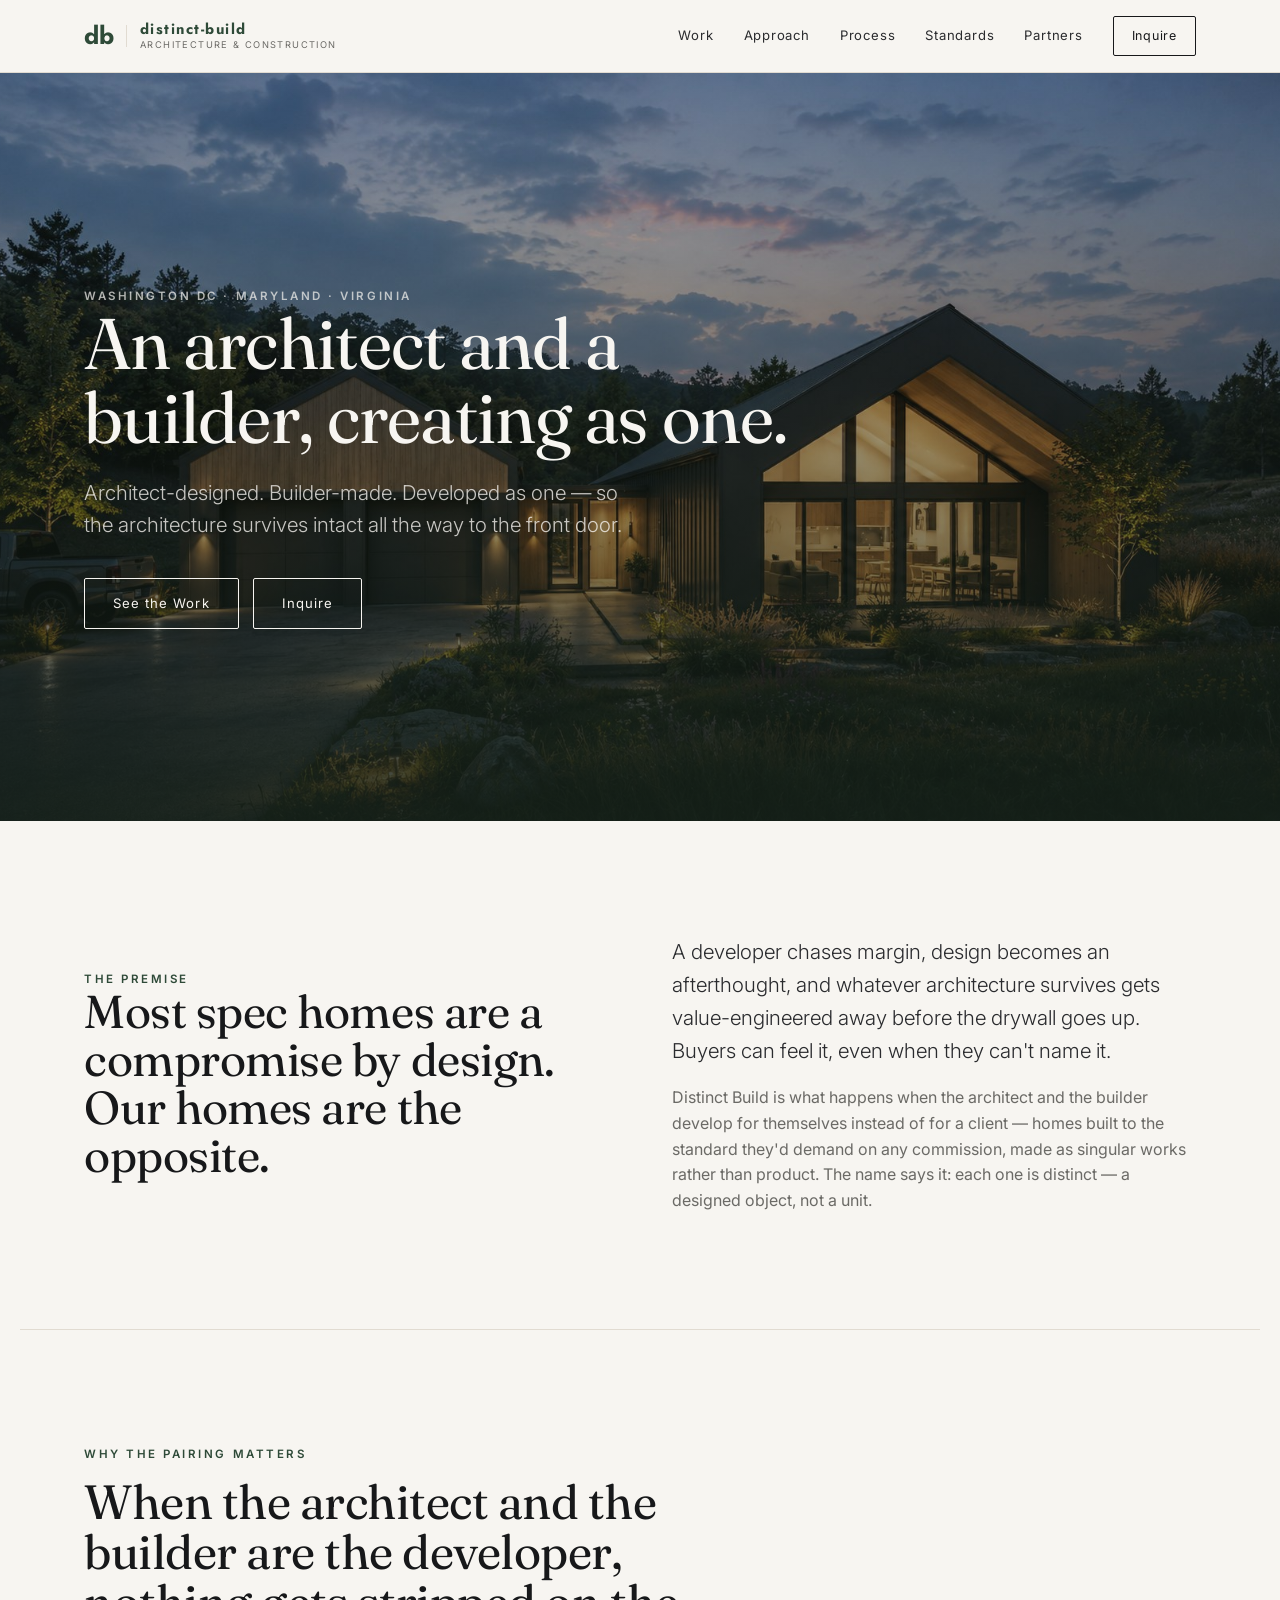
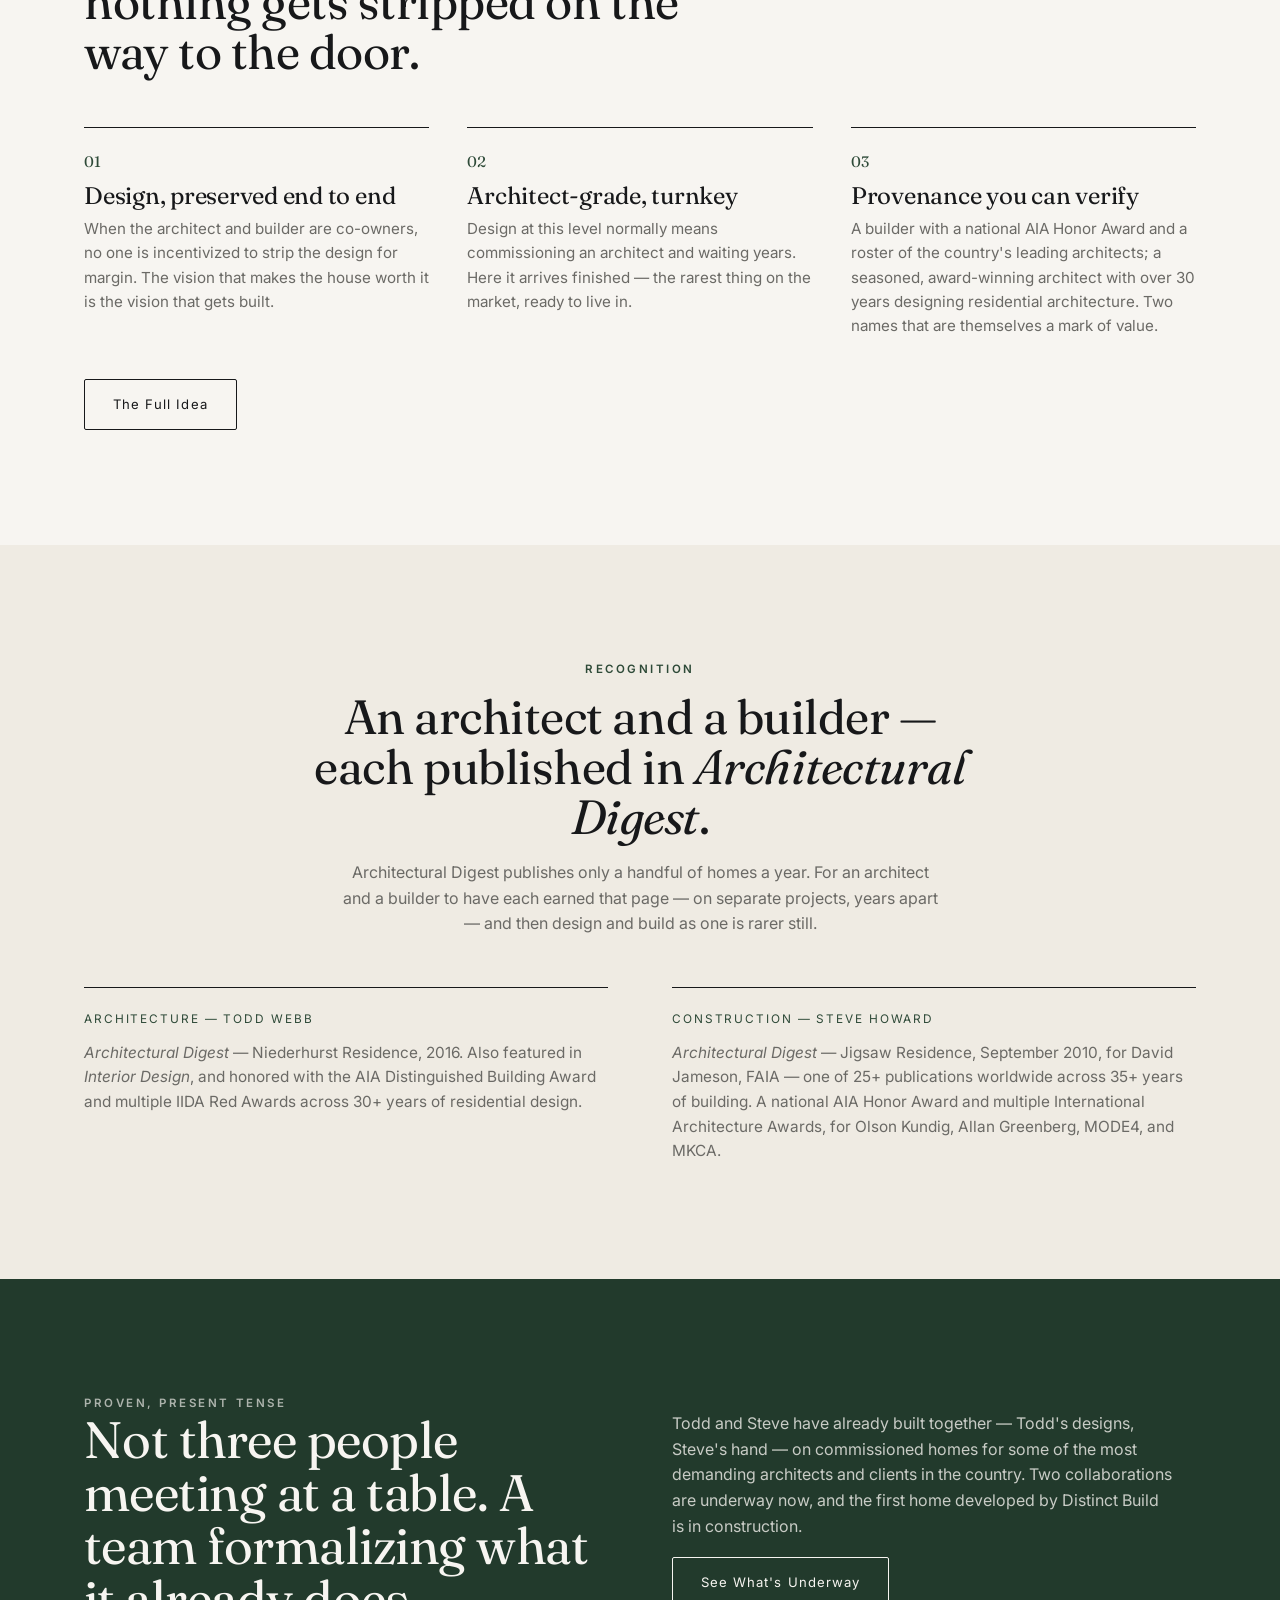
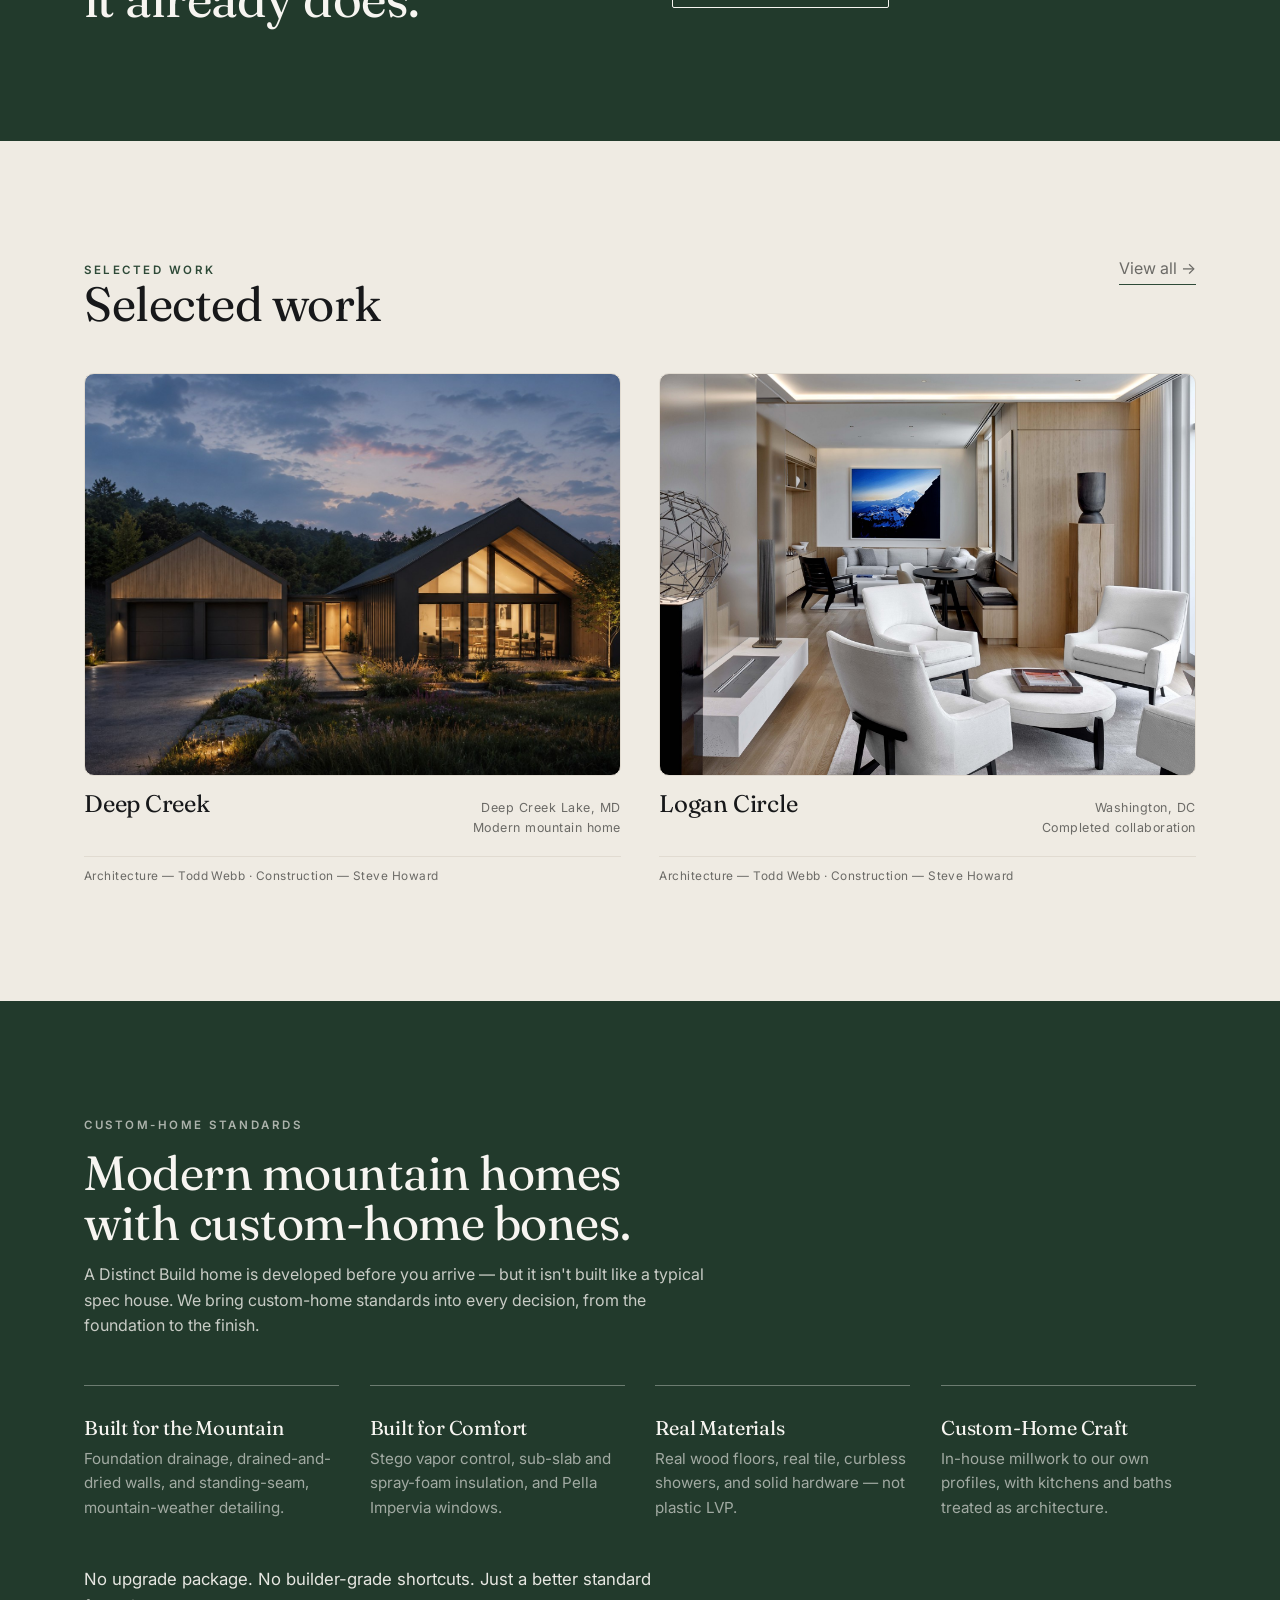
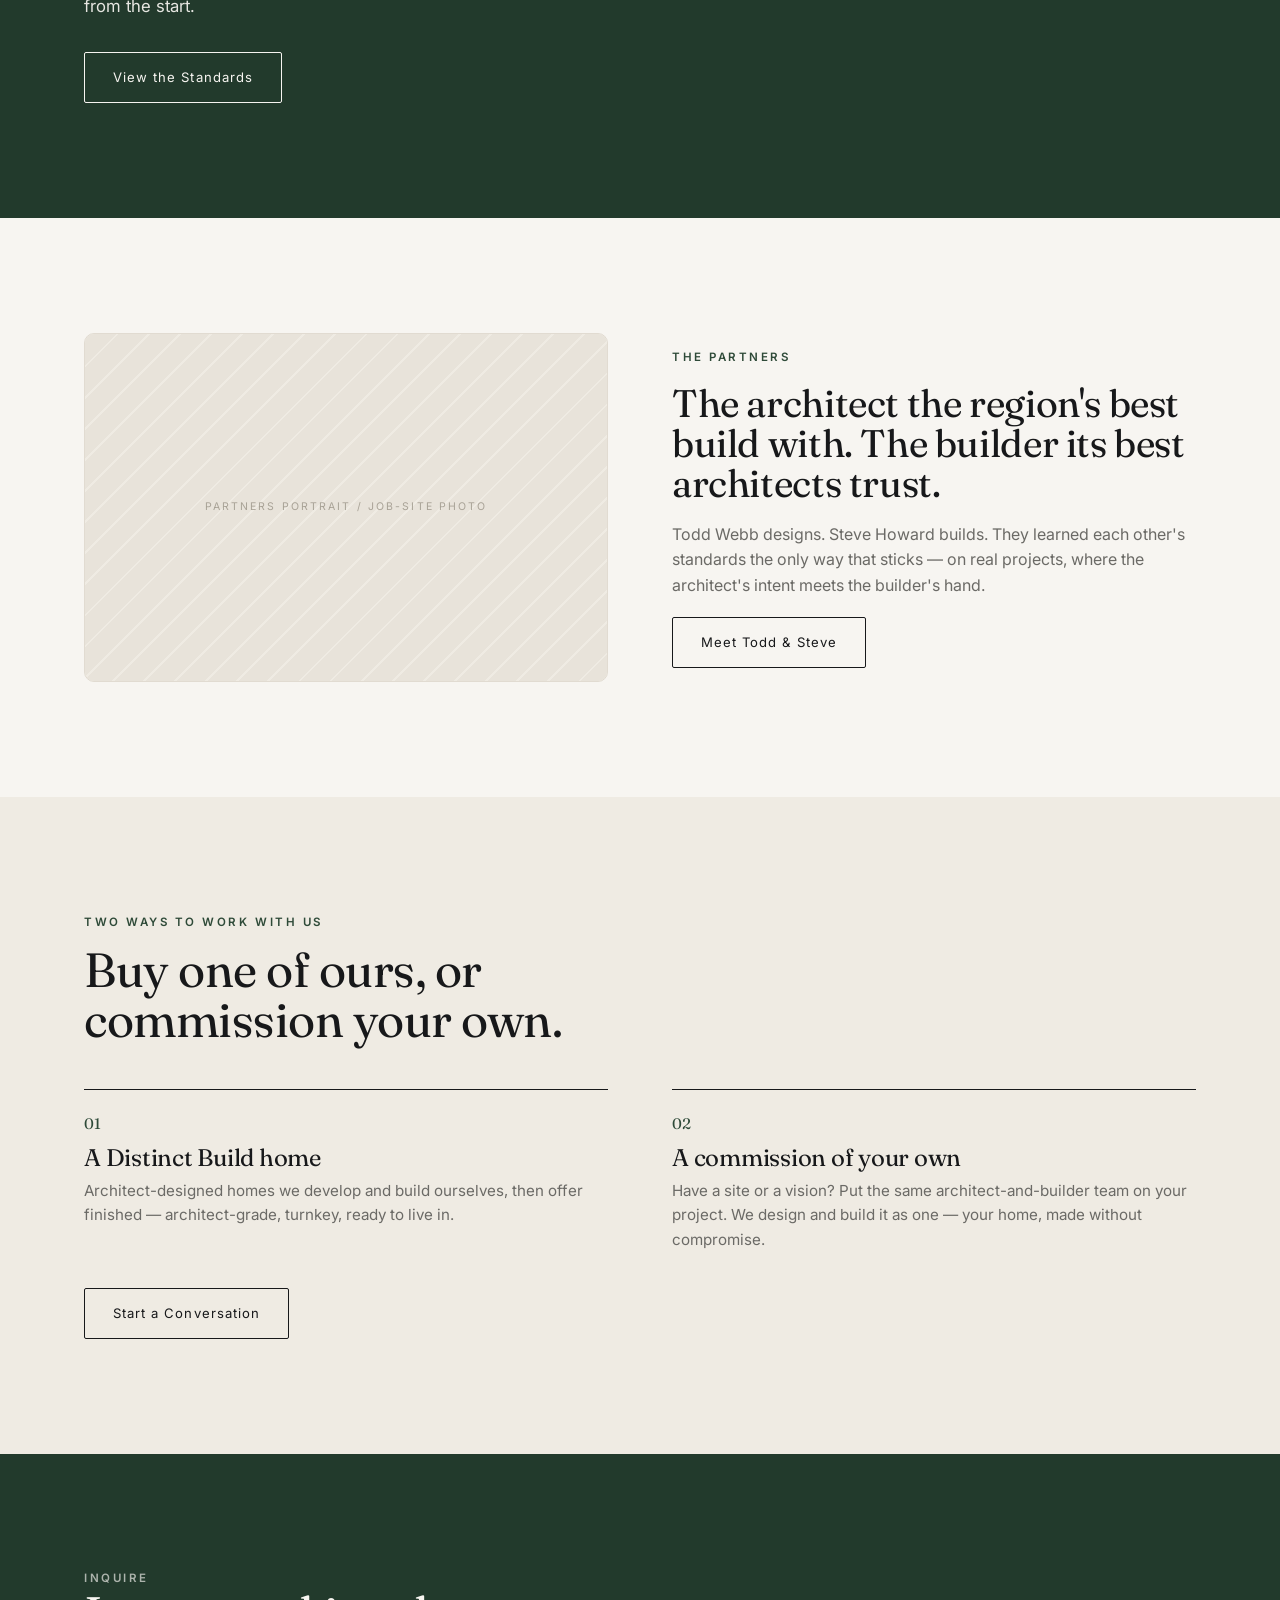
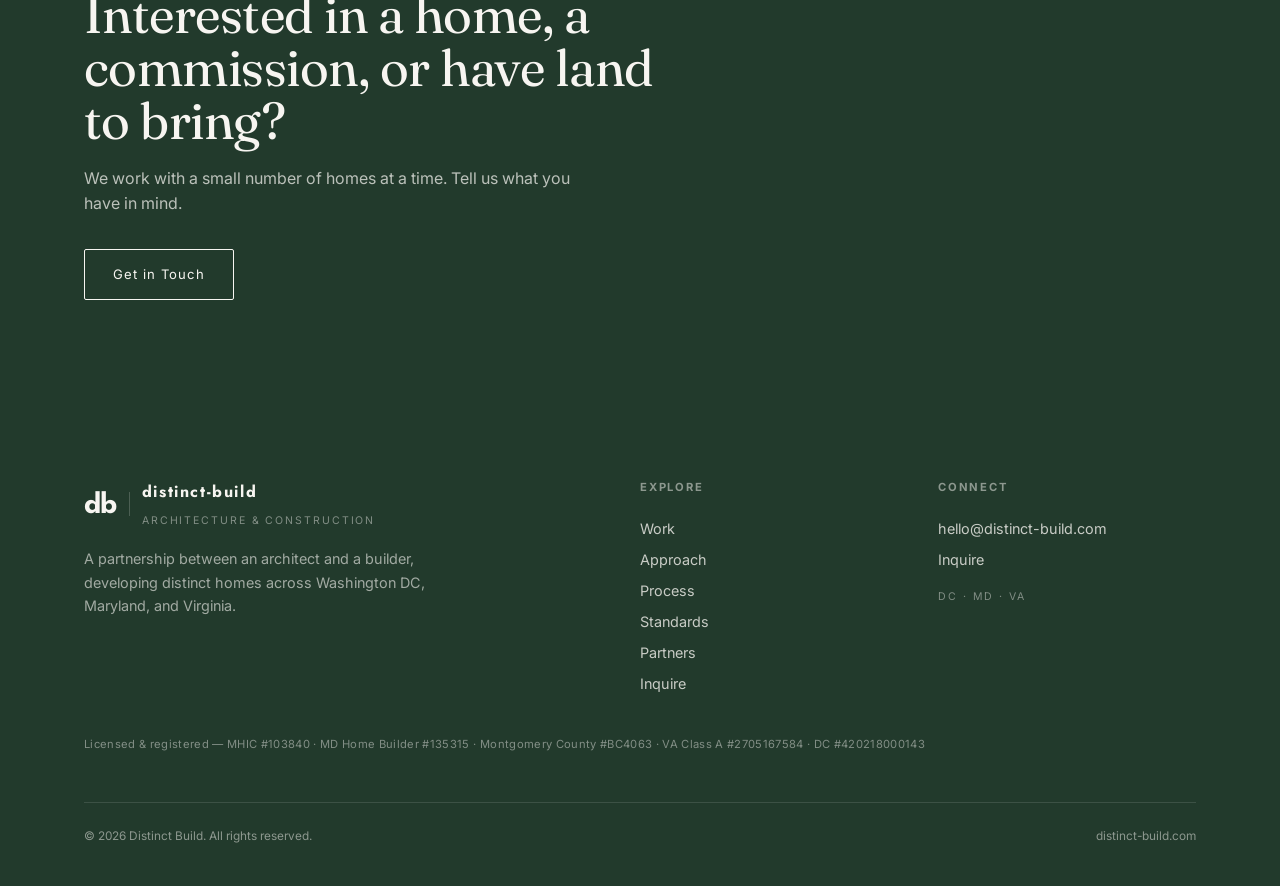
==== commit cfac45e7: "Back master-builder claim: 25+ publications, awards, 35+ yrs; Todd portrait; Jameson FAIA" ====
--- a/index.html
+++ b/index.html
@@ -105,7 +105,7 @@
       </div>
       <div class="disc" style="border-top:1px solid var(--ink)">
         <div class="role" style="font-size:.74rem;letter-spacing:.16em;text-transform:uppercase;color:var(--accent);margin-bottom:12px">Construction — Steve Howard</div>
-        <p style="color:var(--stone);font-size:.96rem"><em>Architectural Digest</em> — Jigsaw Residence, September 2010, built by Steve for David Jameson, Architect, and awarded a national AIA Honor Award. Trusted by Olson Kundig, Allan Greenberg, MODE4, and MKCA.</p>
+        <p style="color:var(--stone);font-size:.96rem"><em>Architectural Digest</em> — Jigsaw Residence, September 2010, for David Jameson, FAIA — one of 25+ publications worldwide across 35+ years of building. A national AIA Honor Award and multiple International Architecture Awards, for Olson Kundig, Allan Greenberg, MODE4, and MKCA.</p>
       </div>
     </div>
   </div>
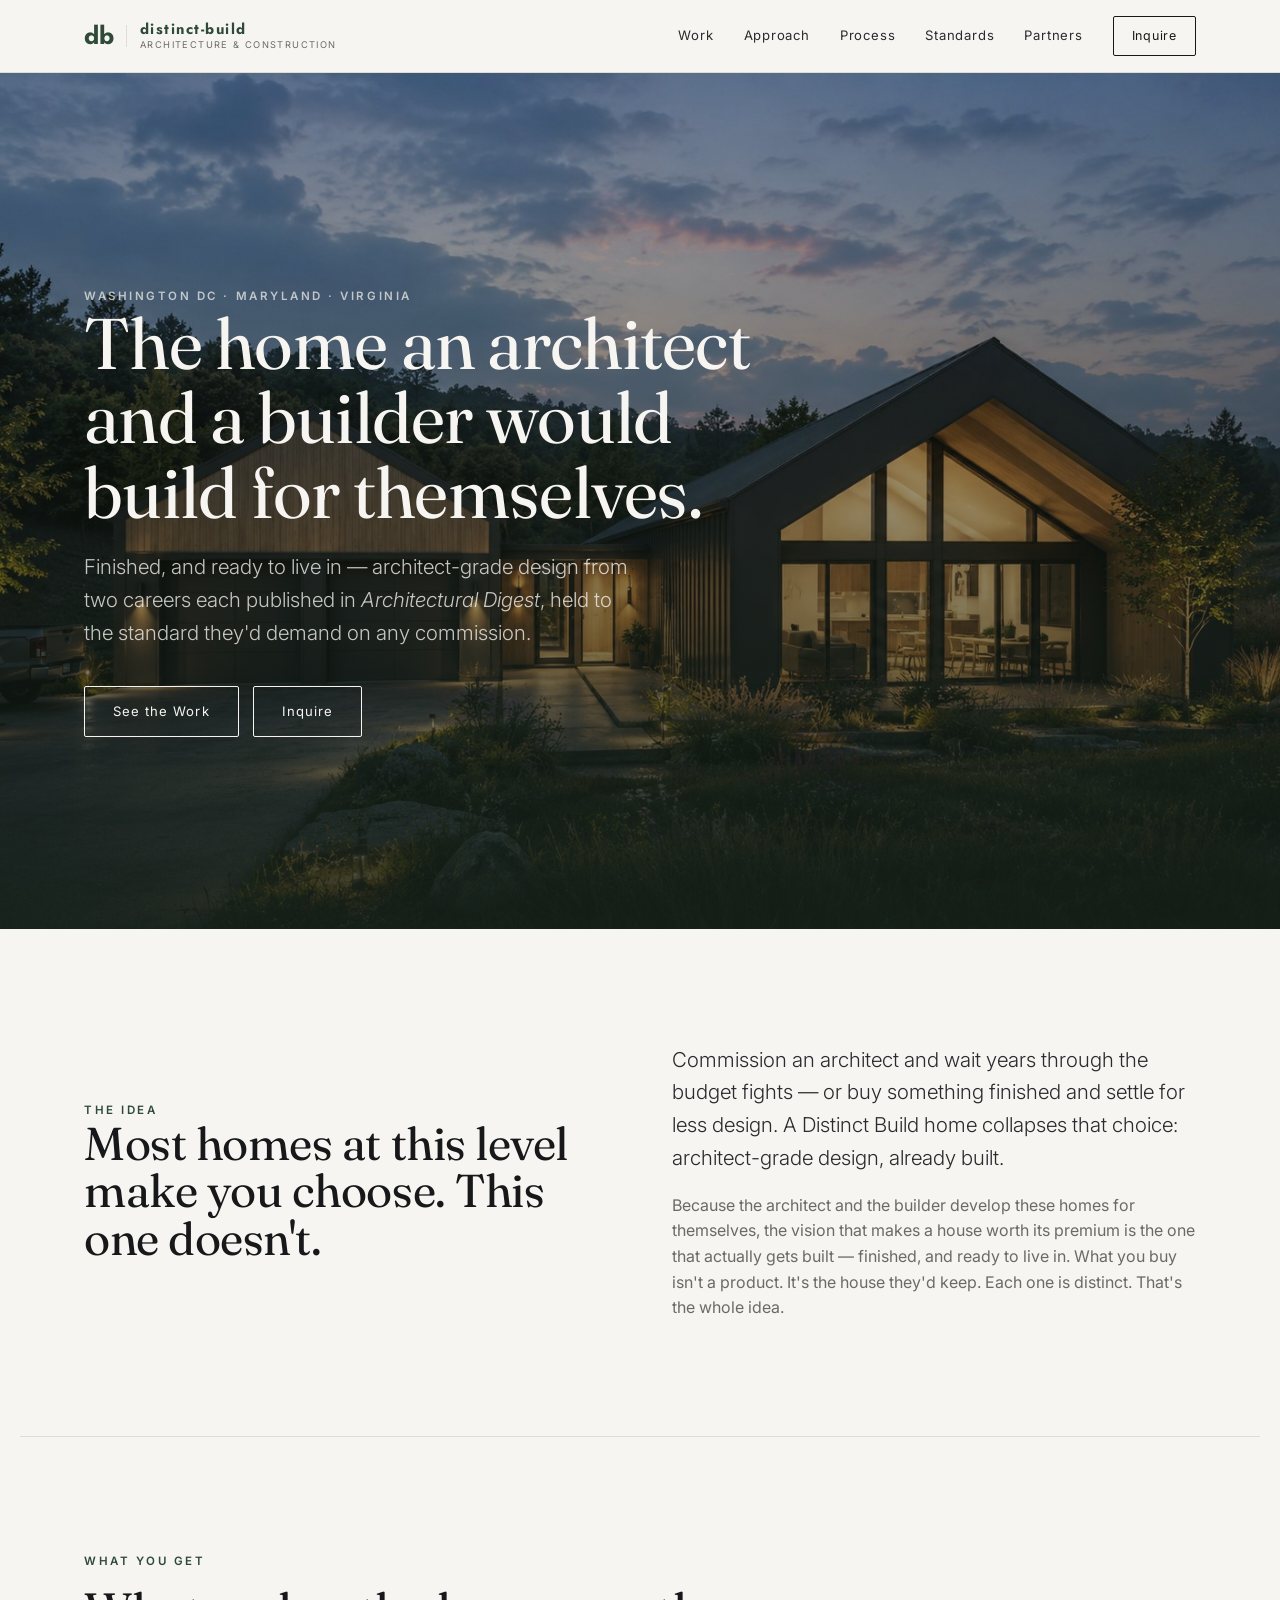
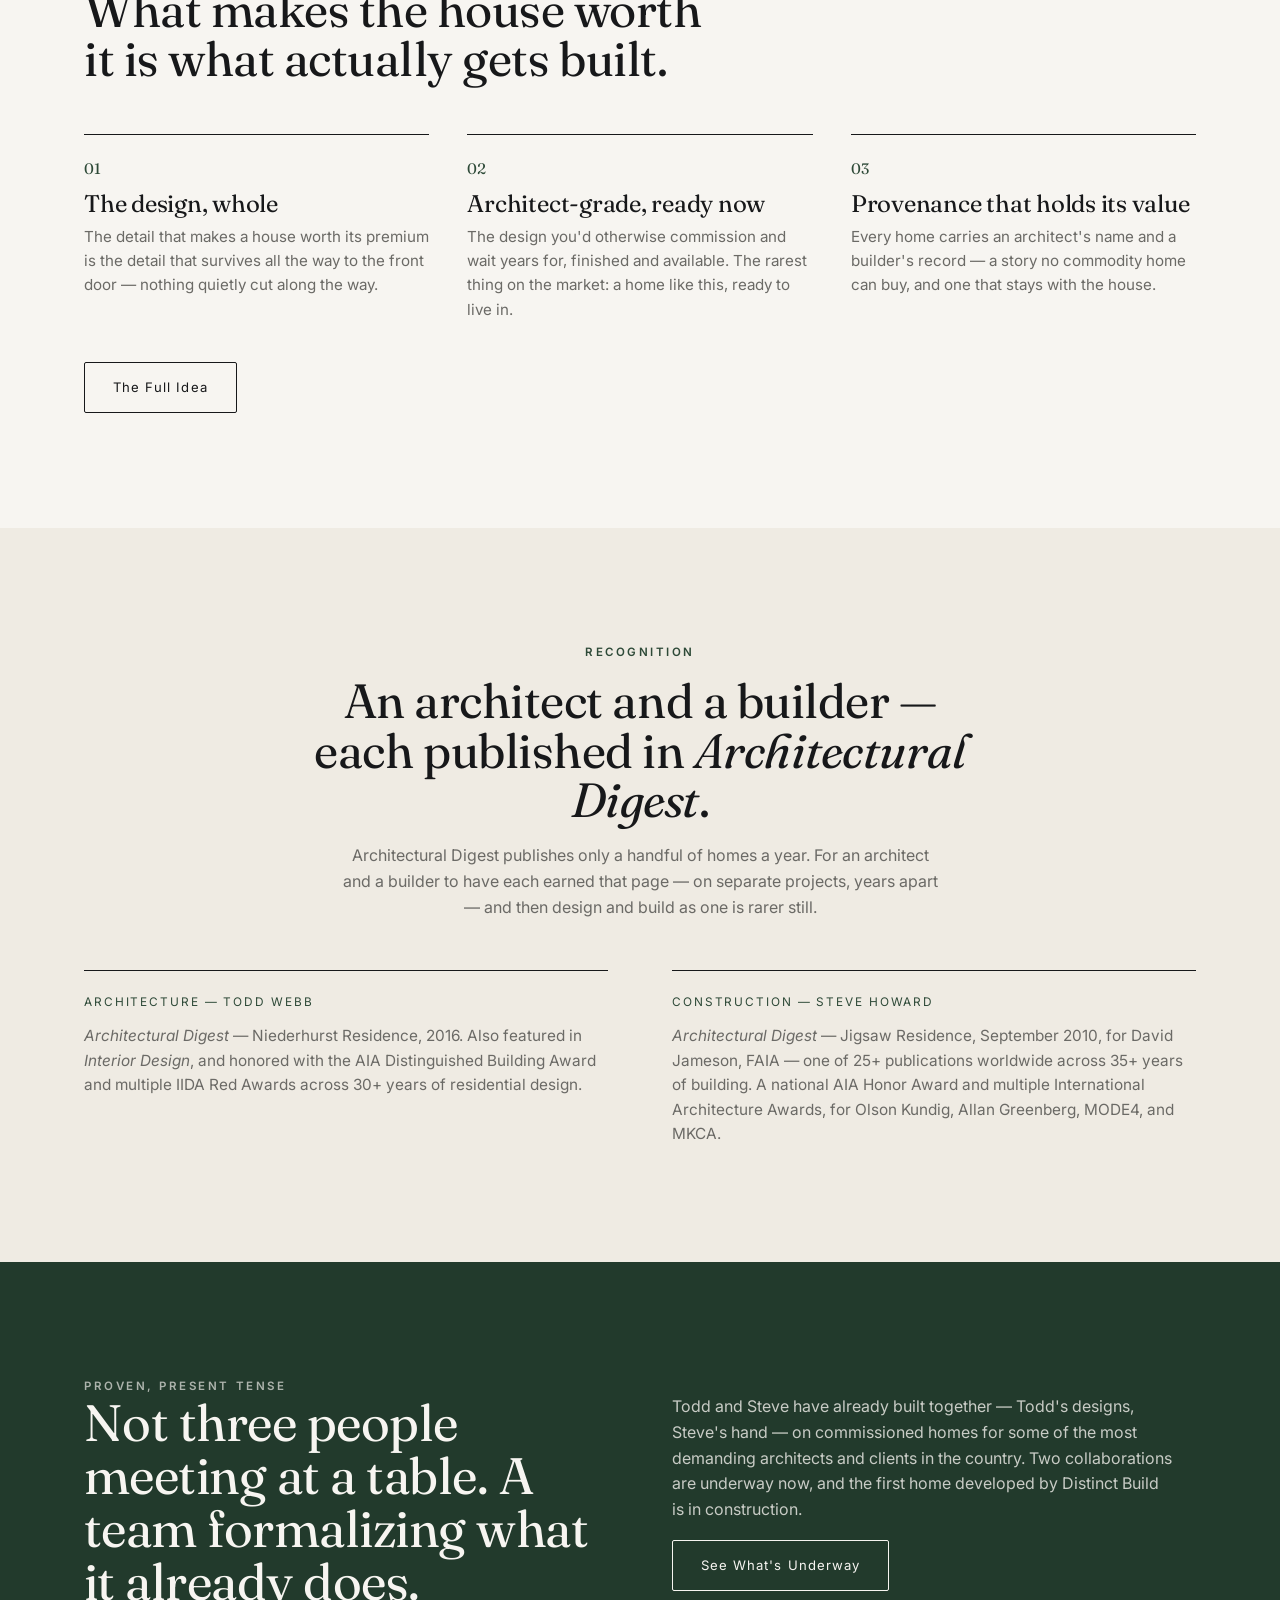
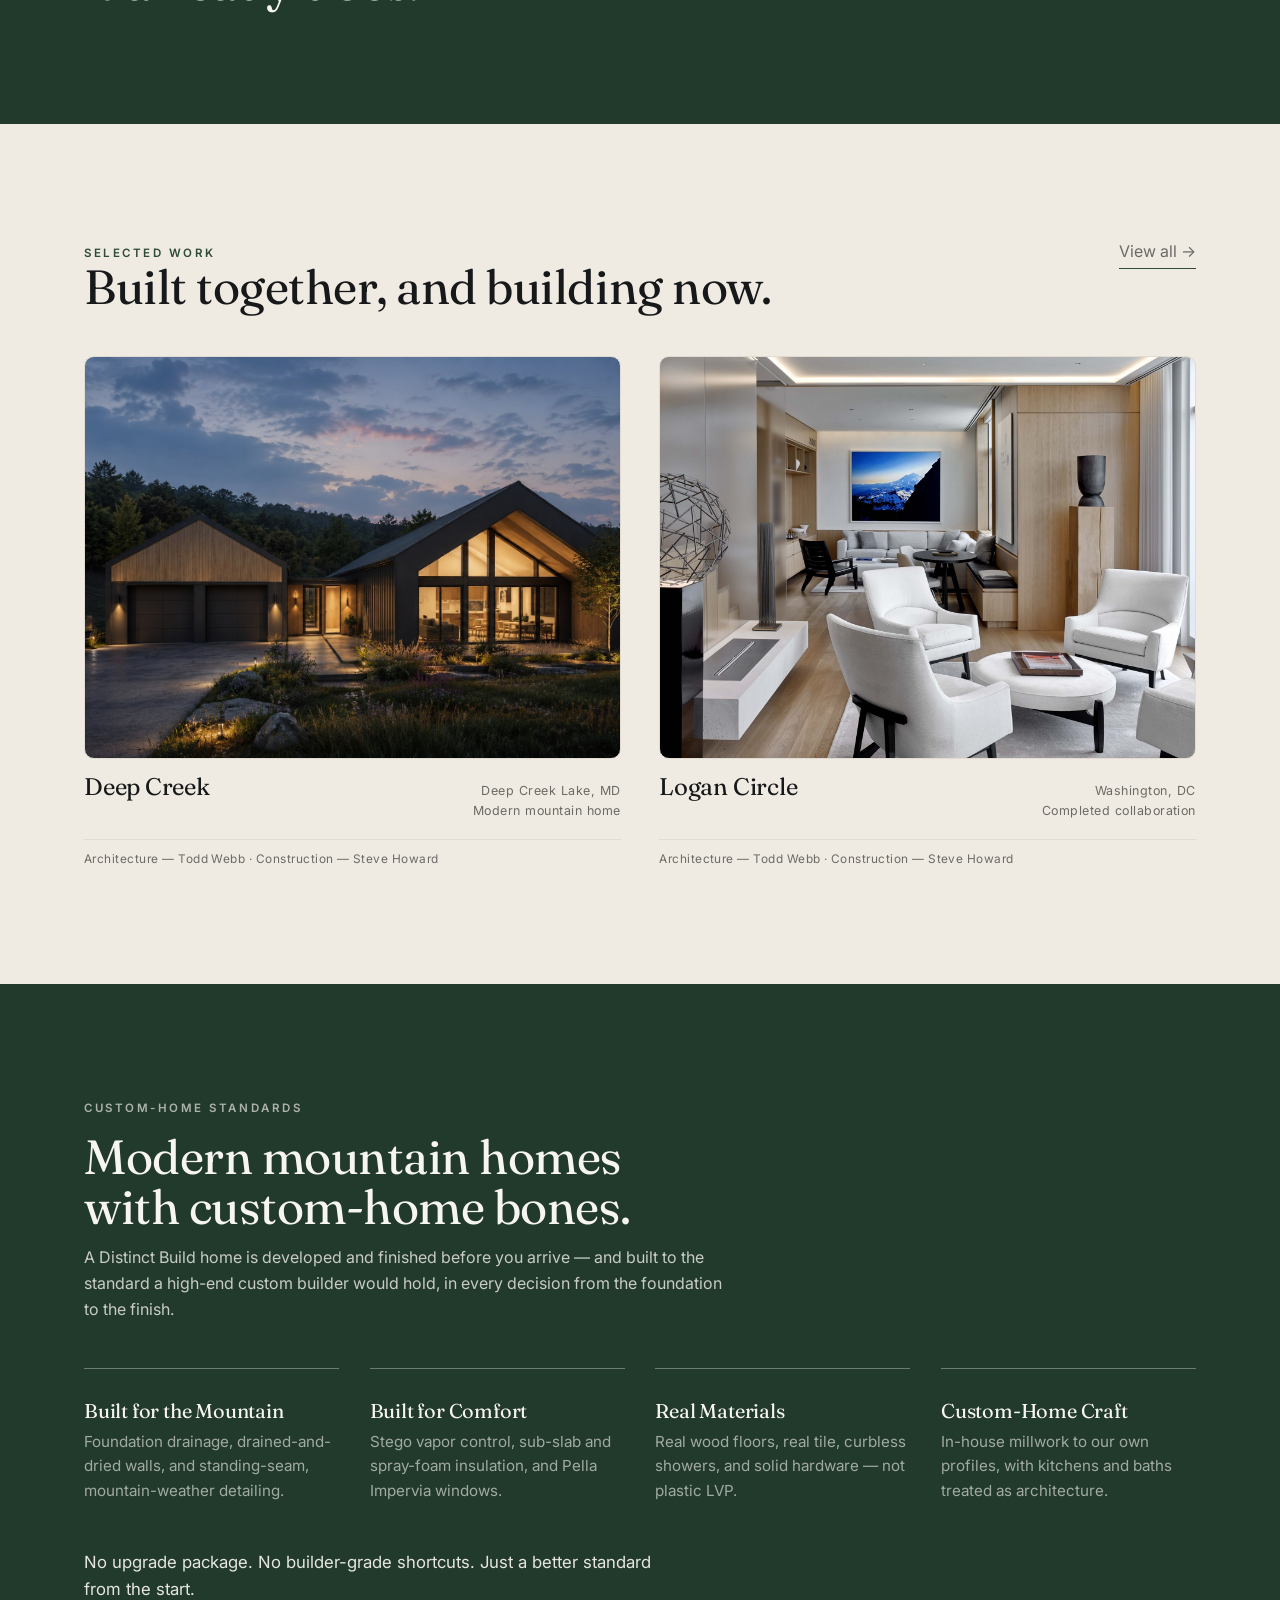
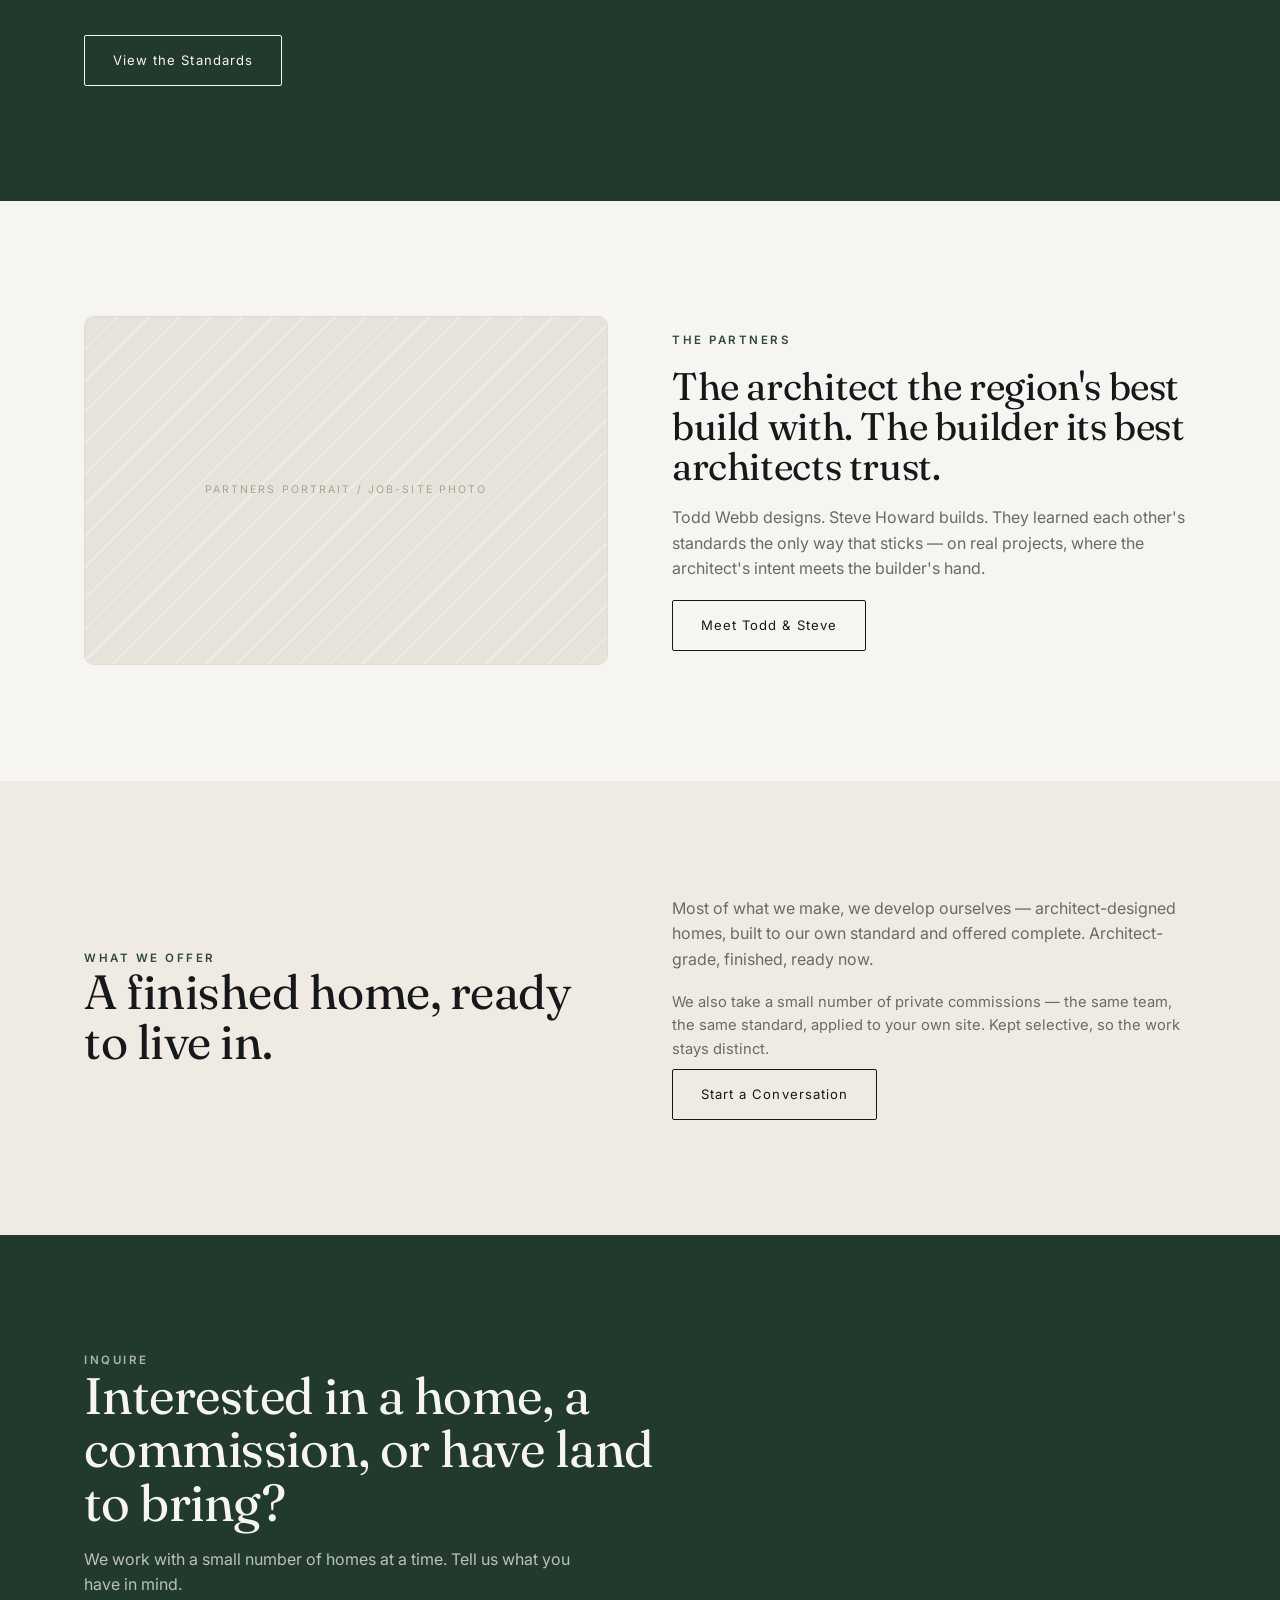
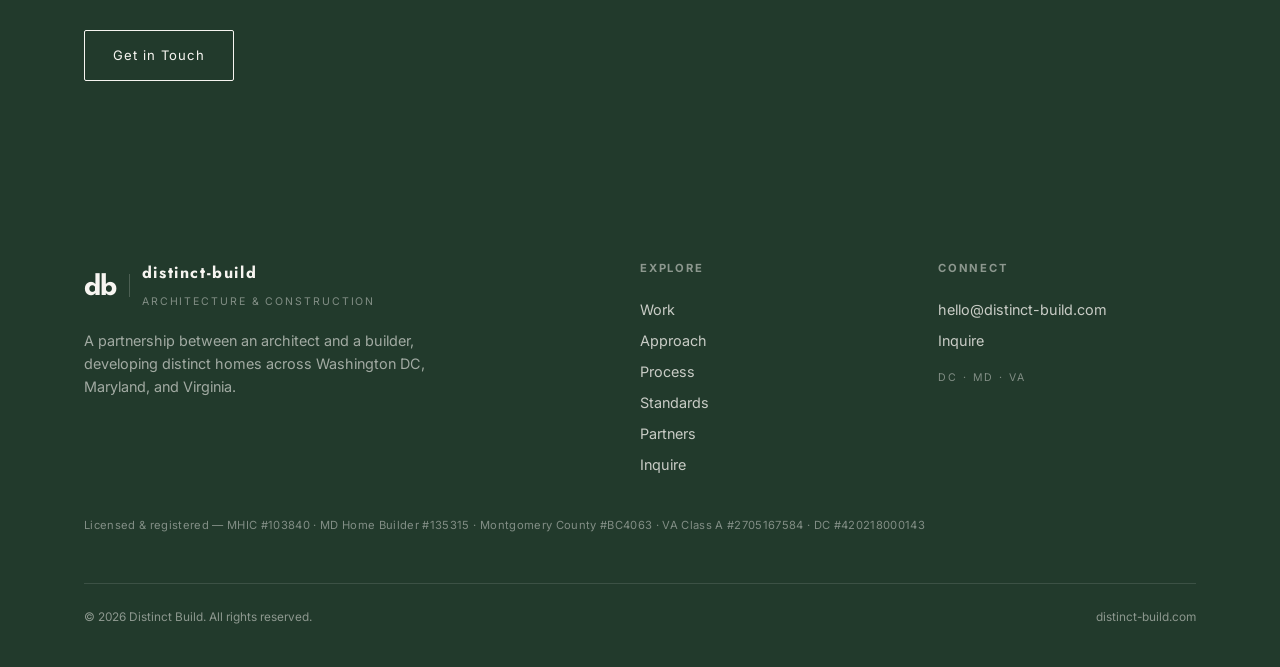
==== commit bfda5eb7: "Homepage: retune to buyer-first voice (outcome hero, demote mechanics, cut jargon, subordinate commi" ====
--- a/index.html
+++ b/index.html
@@ -4,10 +4,10 @@
 <meta charset="UTF-8">
 <meta name="viewport" content="width=device-width, initial-scale=1">
 <title>Distinct Build — An architect and a builder, creating as one</title>
-<meta name="description" content="Distinct Build is a partnership between an architect and a builder, developing architect-designed homes in the DMV. The design doesn't get value-engineered away.">
+<meta name="description" content="Architect-grade homes, finished and ready to live in — by an architect and a builder each published in Architectural Digest. Deep Creek Lake, DC, Maryland & Virginia.">
 <link rel="canonical" href="https://distinct-build.com/">
-<meta property="og:title" content="Distinct Build — An architect and a builder, creating as one">
-<meta property="og:description" content="Architect-designed. Builder-made. Developed as one.">
+<meta property="og:title" content="Distinct Build — Architect-grade homes, finished and ready to live in">
+<meta property="og:description" content="The home an architect and a builder would build for themselves. Finished, and ready for you.">
 <meta property="og:type" content="website">
 <meta property="og:url" content="https://distinct-build.com/">
 <meta property="og:image" content="https://distinct-build.com/img/18-green-meadow/exterior.jpg">
@@ -39,8 +39,8 @@
   <div class="hero-scrim"></div>
   <div class="hero-in">
     <p class="kicker">Washington DC · Maryland · Virginia</p>
-    <h1>An architect and a builder, creating as one.</h1>
-    <p class="lead">Architect-designed. Builder-made. Developed as one — so the architecture survives intact all the way to the front door.</p>
+    <h1>The home an architect and a builder would build for themselves.</h1>
+    <p class="lead">Finished, and ready to live in — architect-grade design from two careers each published in <em>Architectural Digest</em>, held to the standard they'd demand on any commission.</p>
     <div class="hero-cta">
       <a href="work.html" class="btn btn-light">See the Work</a>
       <a href="contact.html" class="btn btn-light">Inquire</a>
@@ -52,12 +52,12 @@
 <section class="statement">
   <div class="wrap two-col">
     <div>
-      <p class="kicker">The Premise</p>
-      <h2 class="serif">Most spec homes are a compromise by design. Our homes are the opposite.</h2>
-    </div>
-    <div class="stack">
-      <p class="lead">A developer chases margin, design becomes an afterthought, and whatever architecture survives gets value-engineered away before the drywall goes up. Buyers can feel it, even when they can't name it.</p>
-      <p class="muted">Distinct Build is what happens when the architect and the builder develop for themselves instead of for a client — homes built to the standard they'd demand on any commission, made as singular works rather than product. The name says it: each one is distinct — a designed object, not a unit.</p>
+      <p class="kicker">The Idea</p>
+      <h2 class="serif">Most homes at this level make you choose. This one doesn't.</h2>
+    </div>
+    <div class="stack">
+      <p class="lead">Commission an architect and wait years through the budget fights — or buy something finished and settle for less design. A Distinct Build home collapses that choice: architect-grade design, already built.</p>
+      <p class="muted">Because the architect and the builder develop these homes for themselves, the vision that makes a house worth its premium is the one that actually gets built — finished, and ready to live in. What you buy isn't a product. It's the house they'd keep. Each one is distinct. That's the whole idea.</p>
     </div>
   </div>
 </section>
@@ -67,23 +67,23 @@
 <!-- THE ARGUMENT -->
 <section>
   <div class="wrap">
-    <p class="kicker">Why The Pairing Matters</p>
-    <h2 class="serif" style="font-size:clamp(1.9rem,3.9vw,3rem);max-width:20ch;margin:14px 0 50px">When the architect and the builder are the developer, nothing gets stripped on the way to the door.</h2>
+    <p class="kicker">What You Get</p>
+    <h2 class="serif" style="font-size:clamp(1.9rem,3.9vw,3rem);max-width:20ch;margin:14px 0 50px">What makes the house worth it is what actually gets built.</h2>
     <div class="cols-3">
       <div class="disc">
         <div class="n">01</div>
-        <h3 class="serif">Design, preserved end to end</h3>
-        <p>When the architect and builder are co-owners, no one is incentivized to strip the design for margin. The vision that makes the house worth it is the vision that gets built.</p>
+        <h3 class="serif">The design, whole</h3>
+        <p>The detail that makes a house worth its premium is the detail that survives all the way to the front door — nothing quietly cut along the way.</p>
       </div>
       <div class="disc">
         <div class="n">02</div>
-        <h3 class="serif">Architect-grade, turnkey</h3>
-        <p>Design at this level normally means commissioning an architect and waiting years. Here it arrives finished — the rarest thing on the market, ready to live in.</p>
+        <h3 class="serif">Architect-grade, ready now</h3>
+        <p>The design you'd otherwise commission and wait years for, finished and available. The rarest thing on the market: a home like this, ready to live in.</p>
       </div>
       <div class="disc">
         <div class="n">03</div>
-        <h3 class="serif">Provenance you can verify</h3>
-        <p>A builder with a national AIA Honor Award and a roster of the country's leading architects; a seasoned, award-winning architect with over 30 years designing residential architecture. Two names that are themselves a mark of value.</p>
+        <h3 class="serif">Provenance that holds its value</h3>
+        <p>Every home carries an architect's name and a builder's record — a story no commodity home can buy, and one that stays with the house.</p>
       </div>
     </div>
     <p style="margin-top:40px"><a href="approach.html" class="btn btn-ghost">The Full Idea</a></p>
@@ -131,7 +131,7 @@
     <div style="display:flex;justify-content:space-between;align-items:baseline;flex-wrap:wrap;gap:12px;margin-bottom:44px">
       <div>
         <p class="kicker">Selected Work</p>
-        <h2 class="serif" style="font-size:clamp(1.9rem,3.9vw,3rem)">Selected work</h2>
+        <h2 class="serif" style="font-size:clamp(1.9rem,3.9vw,3rem)">Built together, and building now.</h2>
       </div>
       <a href="work.html" class="muted" style="border-bottom:1px solid var(--accent);padding-bottom:3px">View all →</a>
     </div>
@@ -155,7 +155,7 @@
   <div class="wrap">
     <p class="kicker">Custom-Home Standards</p>
     <h2 class="serif" style="font-size:clamp(1.9rem,3.9vw,3rem);max-width:18ch;margin:14px 0 14px">Modern mountain homes with custom-home bones.</h2>
-    <p style="color:rgba(247,245,241,.78);max-width:64ch;margin-bottom:46px">A Distinct Build home is developed before you arrive — but it isn't built like a typical spec house. We bring custom-home standards into every decision, from the foundation to the finish.</p>
+    <p style="color:rgba(247,245,241,.78);max-width:64ch;margin-bottom:46px">A Distinct Build home is developed and finished before you arrive — and built to the standard a high-end custom builder would hold, in every decision from the foundation to the finish.</p>
     <div class="cols-4">
       <div class="disc" style="border-top:1px solid rgba(247,245,241,.35)">
         <h3 class="serif" style="color:var(--paper);font-size:1.25rem">Built for the Mountain</h3>
@@ -192,24 +192,18 @@
   </div>
 </section>
 
-<!-- TWO WAYS -->
+<!-- WHAT WE OFFER -->
 <section style="background:var(--paper-2)">
-  <div class="wrap">
-    <p class="kicker">Two Ways to Work With Us</p>
-    <h2 class="serif" style="font-size:clamp(1.9rem,3.9vw,3rem);max-width:20ch;margin:14px 0 44px">Buy one of ours, or commission your own.</h2>
-    <div class="two-col" style="align-items:stretch">
-      <div class="disc" style="border-top:1px solid var(--ink)">
-        <div class="n">01</div>
-        <h3 class="serif" style="font-size:1.5rem;margin:10px 0 8px">A Distinct Build home</h3>
-        <p class="muted">Architect-designed homes we develop and build ourselves, then offer finished — architect-grade, turnkey, ready to live in.</p>
-      </div>
-      <div class="disc" style="border-top:1px solid var(--ink)">
-        <div class="n">02</div>
-        <h3 class="serif" style="font-size:1.5rem;margin:10px 0 8px">A commission of your own</h3>
-        <p class="muted">Have a site or a vision? Put the same architect-and-builder team on your project. We design and build it as one — your home, made without compromise.</p>
-      </div>
-    </div>
-    <p style="margin-top:36px"><a href="contact.html" class="btn btn-ghost">Start a Conversation</a></p>
+  <div class="wrap two-col">
+    <div>
+      <p class="kicker">What We Offer</p>
+      <h2 class="serif" style="font-size:clamp(1.9rem,3.9vw,3rem)">A finished home, ready to live in.</h2>
+    </div>
+    <div class="stack">
+      <p class="muted">Most of what we make, we develop ourselves — architect-designed homes, built to our own standard and offered complete. Architect-grade, finished, ready now.</p>
+      <p class="muted" style="font-size:.92rem">We also take a small number of private commissions — the same team, the same standard, applied to your own site. Kept selective, so the work stays distinct.</p>
+      <p style="margin-top:8px"><a href="contact.html" class="btn btn-ghost">Start a Conversation</a></p>
+    </div>
   </div>
 </section>
 
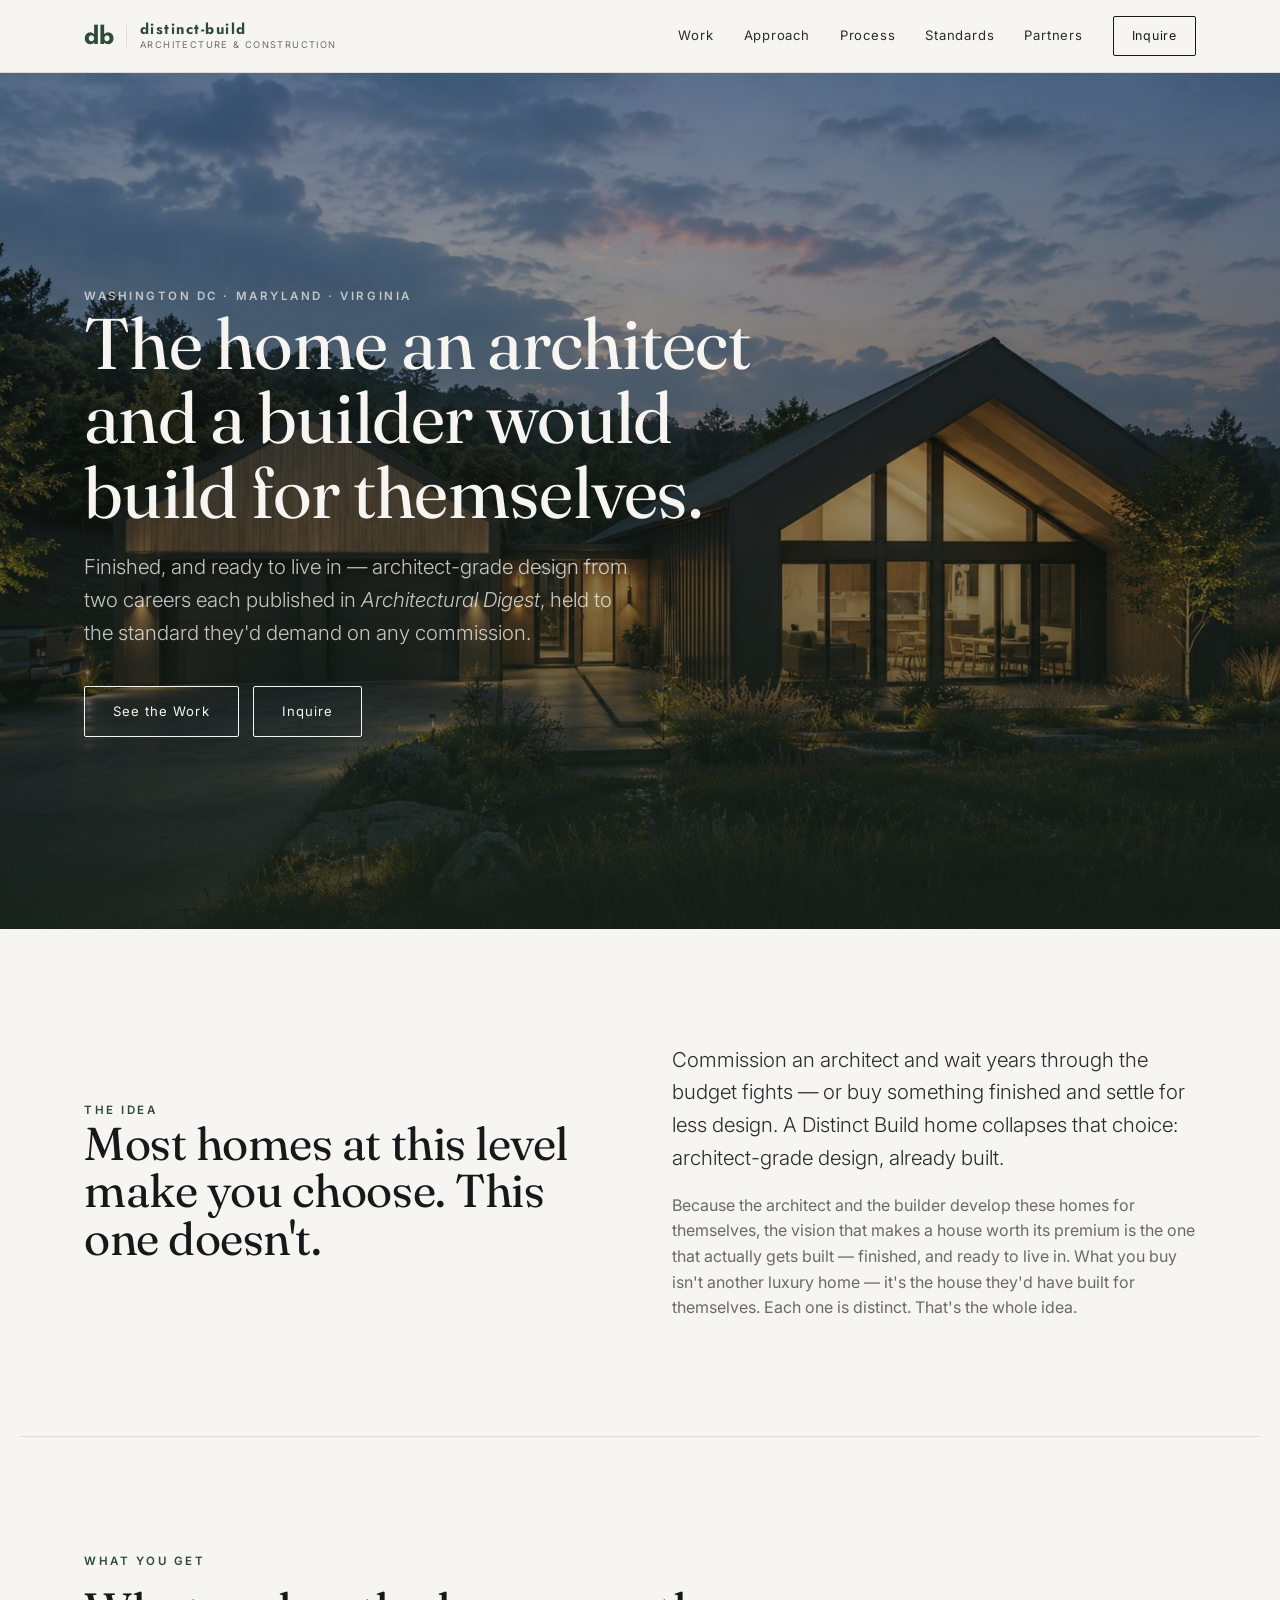
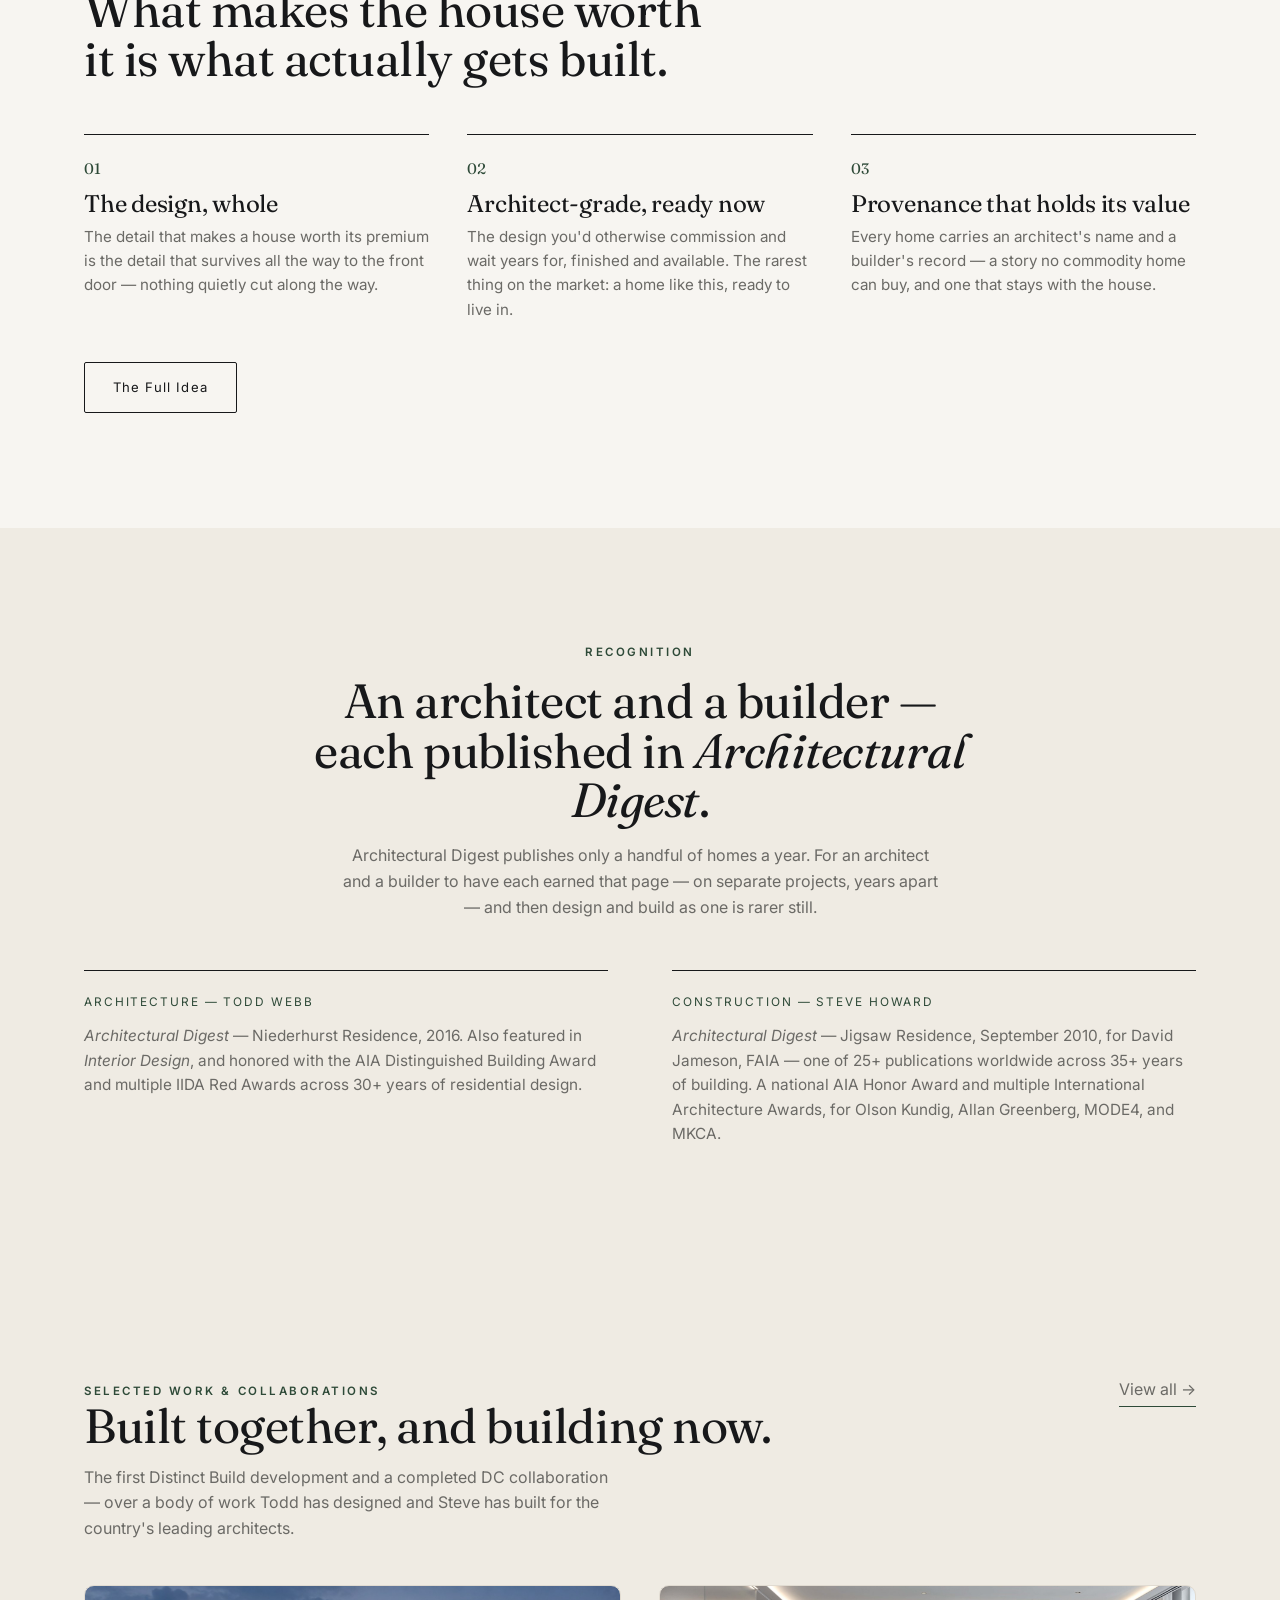
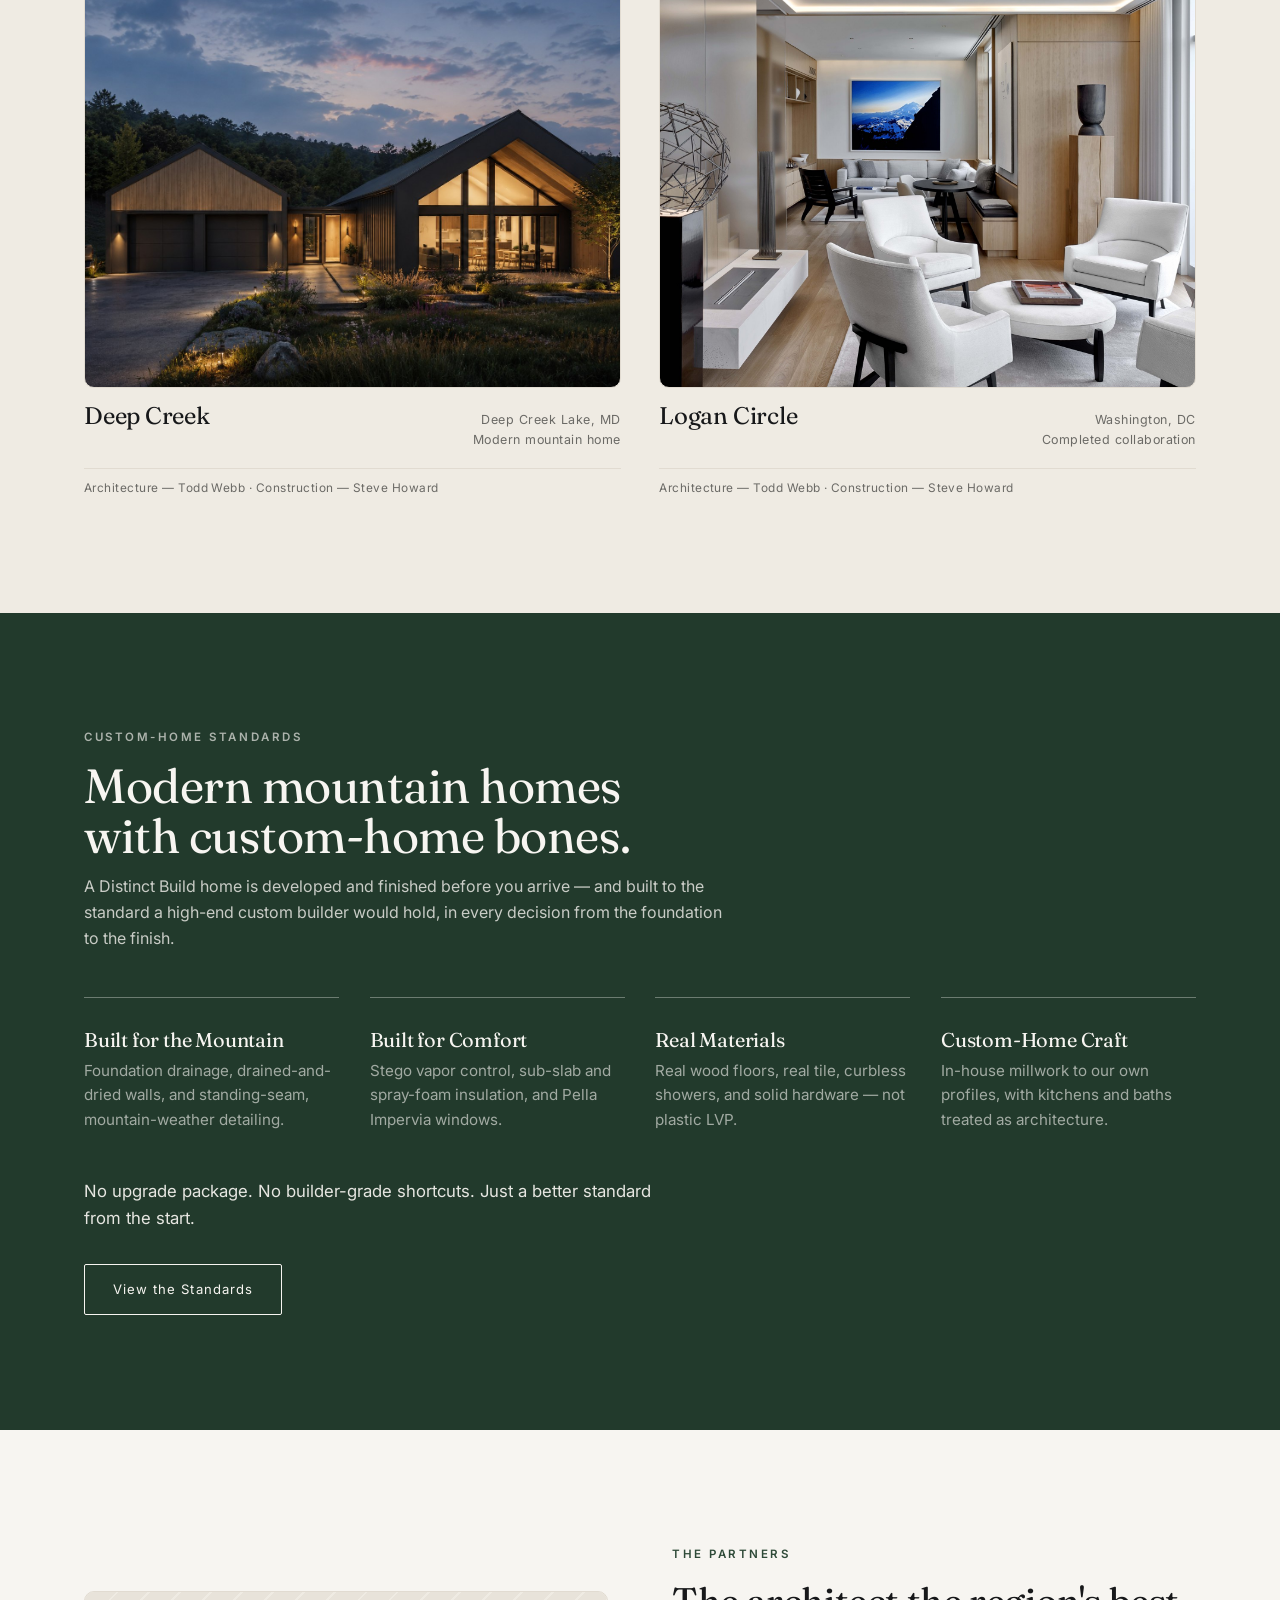
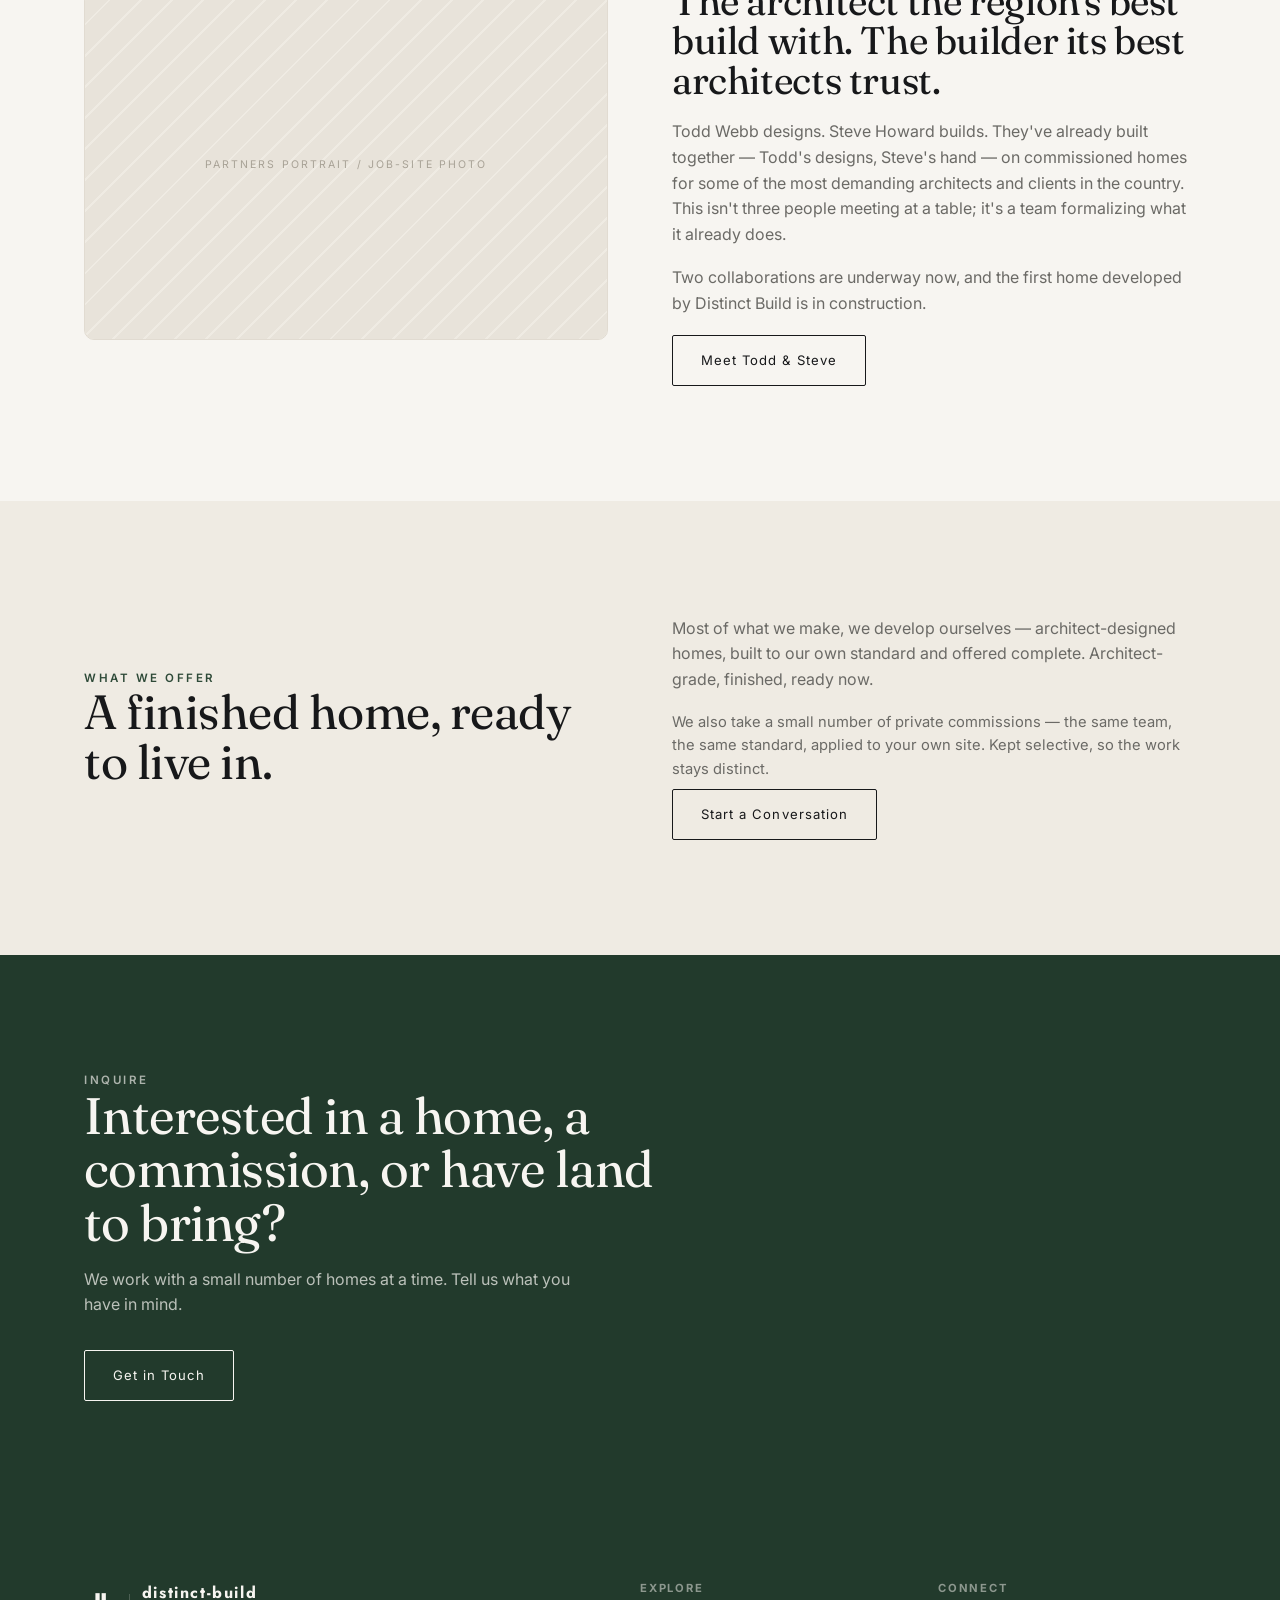
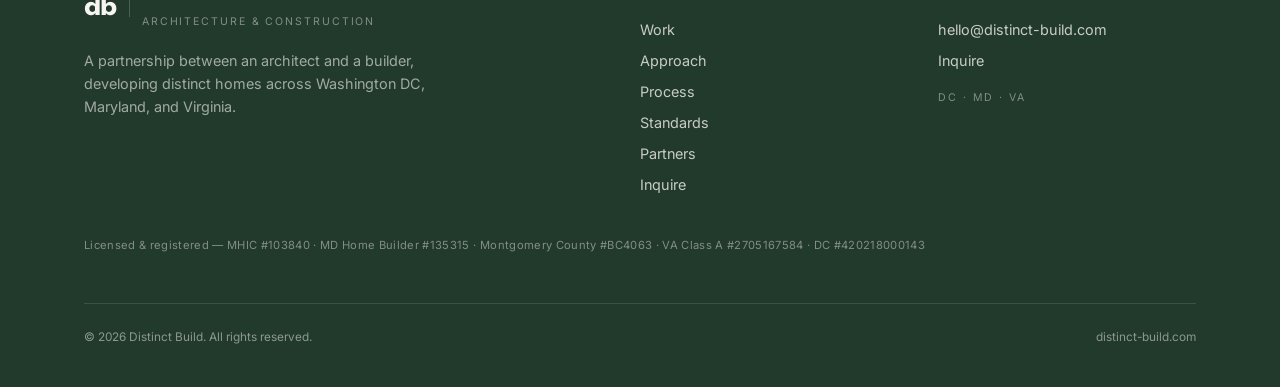
==== commit ace0cb22: "Homepage pass 2: stronger close line, merge team sections for breathing room, lean Work toward colla" ====
--- a/index.html
+++ b/index.html
@@ -3,7 +3,7 @@
 <head>
 <meta charset="UTF-8">
 <meta name="viewport" content="width=device-width, initial-scale=1">
-<title>Distinct Build — An architect and a builder, creating as one</title>
+<title>Distinct Build — The home an architect and a builder would build for themselves</title>
 <meta name="description" content="Architect-grade homes, finished and ready to live in — by an architect and a builder each published in Architectural Digest. Deep Creek Lake, DC, Maryland & Virginia.">
 <link rel="canonical" href="https://distinct-build.com/">
 <meta property="og:title" content="Distinct Build — Architect-grade homes, finished and ready to live in">
@@ -57,7 +57,7 @@
     </div>
     <div class="stack">
       <p class="lead">Commission an architect and wait years through the budget fights — or buy something finished and settle for less design. A Distinct Build home collapses that choice: architect-grade design, already built.</p>
-      <p class="muted">Because the architect and the builder develop these homes for themselves, the vision that makes a house worth its premium is the one that actually gets built — finished, and ready to live in. What you buy isn't a product. It's the house they'd keep. Each one is distinct. That's the whole idea.</p>
+      <p class="muted">Because the architect and the builder develop these homes for themselves, the vision that makes a house worth its premium is the one that actually gets built — finished, and ready to live in. What you buy isn't another luxury home — it's the house they'd have built for themselves. Each one is distinct. That's the whole idea.</p>
     </div>
   </div>
 </section>
@@ -111,29 +111,16 @@
   </div>
 </section>
 
-<!-- PROOF -->
-<section class="band">
-  <div class="wrap two-col">
-    <div>
-      <p class="kicker">Proven, Present Tense</p>
-      <h2 class="serif">Not three people meeting at a table. A team formalizing what it already does.</h2>
-    </div>
-    <div class="stack">
-      <p style="color:rgba(247,245,241,.78)">Todd and Steve have already built together — Todd's designs, Steve's hand — on commissioned homes for some of the most demanding architects and clients in the country. Two collaborations are underway now, and the first home developed by Distinct Build is in construction.</p>
-      <p><a href="work.html" class="btn btn-light">See What's Underway</a></p>
-    </div>
-  </div>
-</section>
-
 <!-- FEATURED WORK -->
 <section style="background:var(--paper-2)">
   <div class="wrap">
     <div style="display:flex;justify-content:space-between;align-items:baseline;flex-wrap:wrap;gap:12px;margin-bottom:44px">
       <div>
-        <p class="kicker">Selected Work</p>
+        <p class="kicker">Selected Work &amp; Collaborations</p>
         <h2 class="serif" style="font-size:clamp(1.9rem,3.9vw,3rem)">Built together, and building now.</h2>
-      </div>
-      <a href="work.html" class="muted" style="border-bottom:1px solid var(--accent);padding-bottom:3px">View all →</a>
+        <p class="muted" style="max-width:54ch;margin-top:14px">The first Distinct Build development and a completed DC collaboration — over a body of work Todd has designed and Steve has built for the country's leading architects.</p>
+      </div>
+      <a href="work.html" class="muted" style="border-bottom:1px solid var(--accent);padding-bottom:3px;white-space:nowrap">View all →</a>
     </div>
     <div class="work-grid">
       <a class="work-card" href="deep-creek.html">
@@ -179,14 +166,15 @@
   </div>
 </section>
 
-<!-- PARTNERS TEASER -->
+<!-- PARTNERS / PROOF -->
 <section>
   <div class="wrap two-col">
     <div class="media r32" data-label="Partners portrait / job-site photo"></div>
     <div class="stack">
       <p class="kicker">The Partners</p>
       <h2 class="serif" style="font-size:clamp(1.7rem,3.2vw,2.4rem)">The architect the region's best build with. The builder its best architects trust.</h2>
-      <p class="muted">Todd Webb designs. Steve Howard builds. They learned each other's standards the only way that sticks — on real projects, where the architect's intent meets the builder's hand.</p>
+      <p class="muted">Todd Webb designs. Steve Howard builds. They've already built together — Todd's designs, Steve's hand — on commissioned homes for some of the most demanding architects and clients in the country. This isn't three people meeting at a table; it's a team formalizing what it already does.</p>
+      <p class="muted">Two collaborations are underway now, and the first home developed by Distinct Build is in construction.</p>
       <p><a href="partners.html" class="btn btn-ghost">Meet Todd &amp; Steve</a></p>
     </div>
   </div>
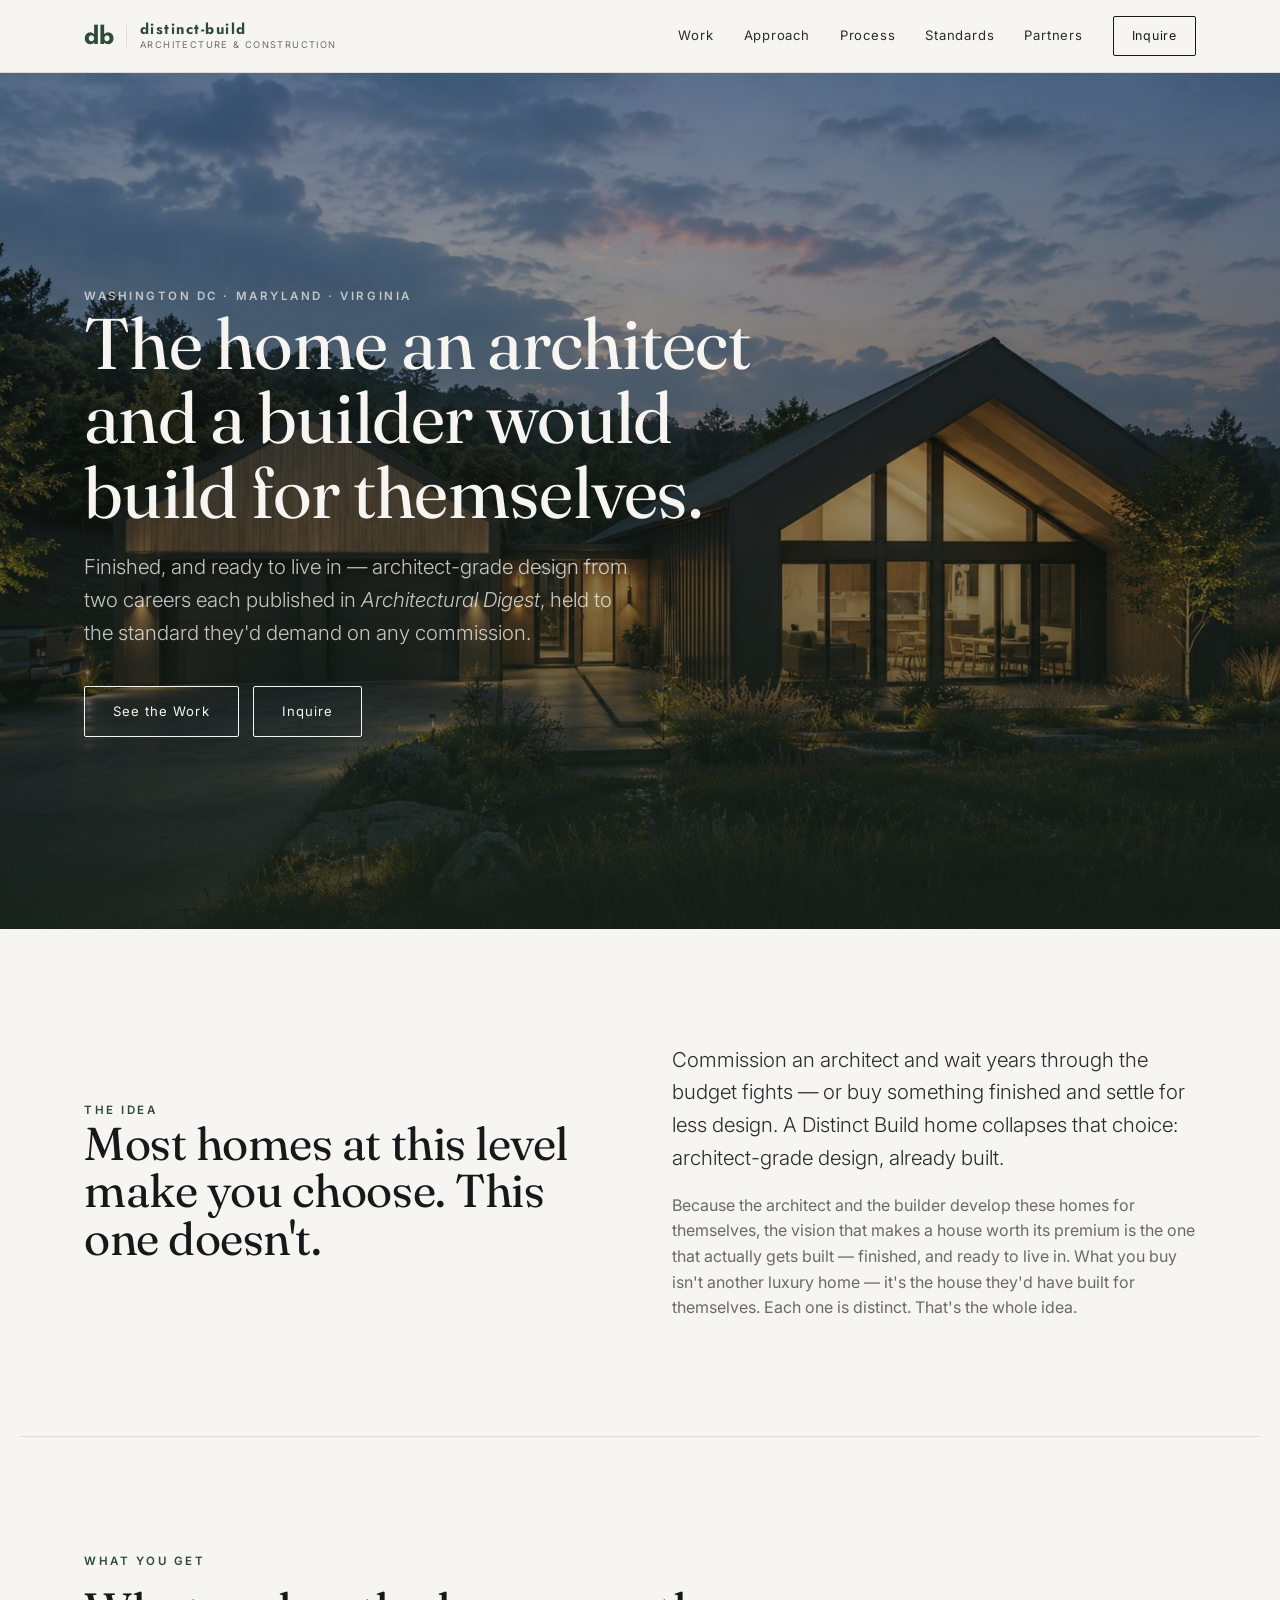
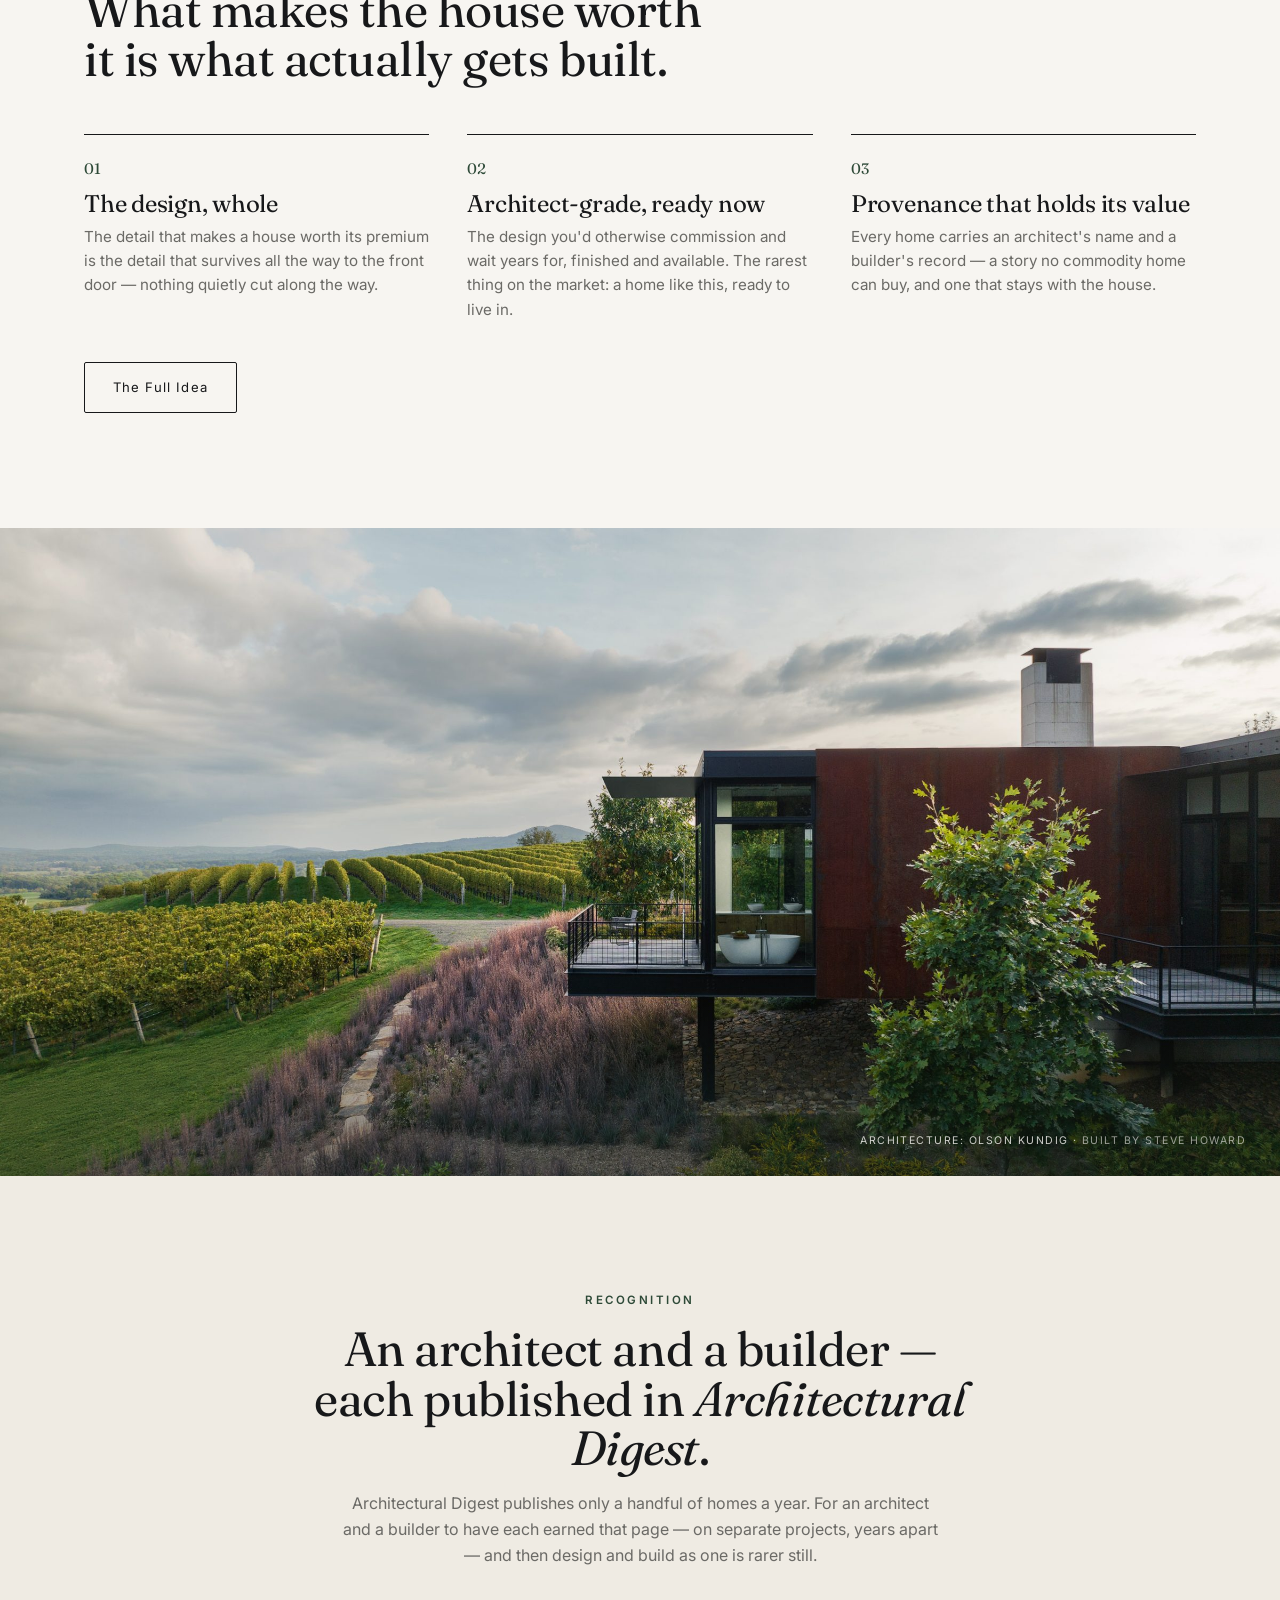
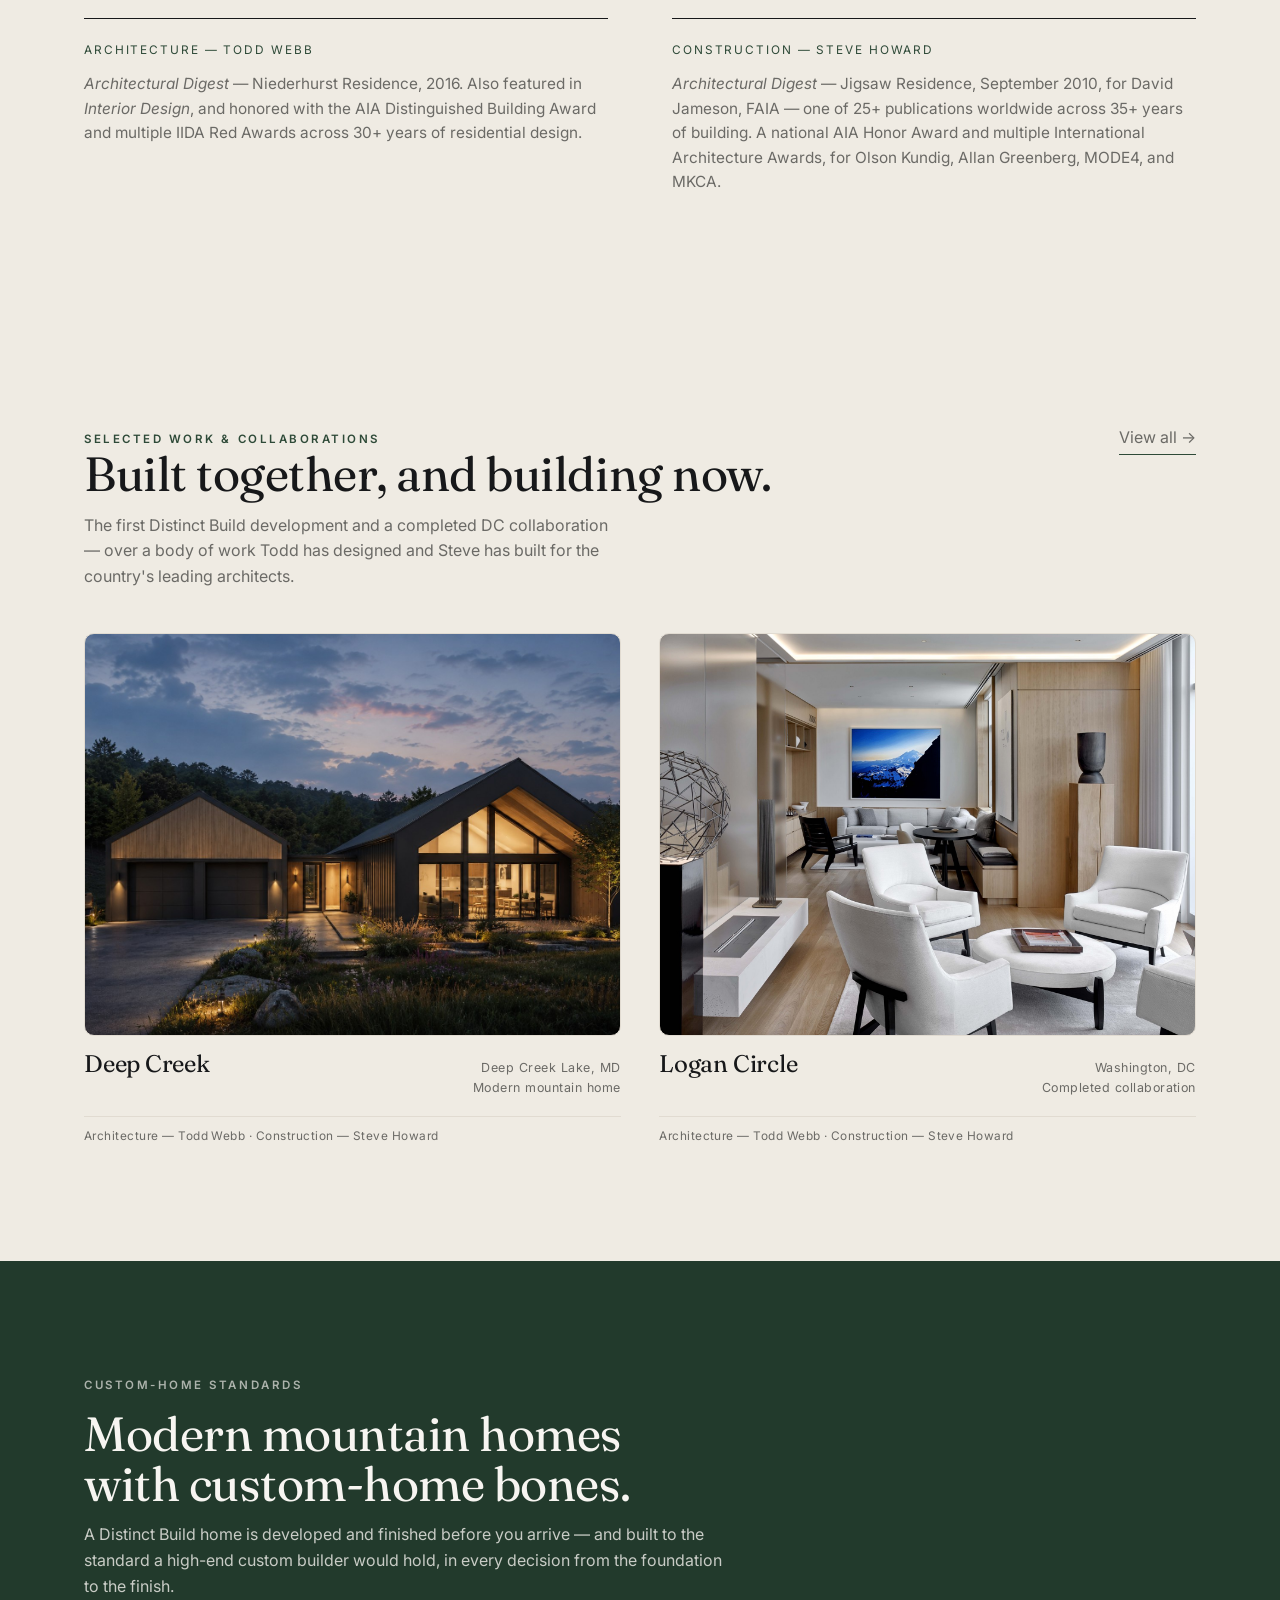
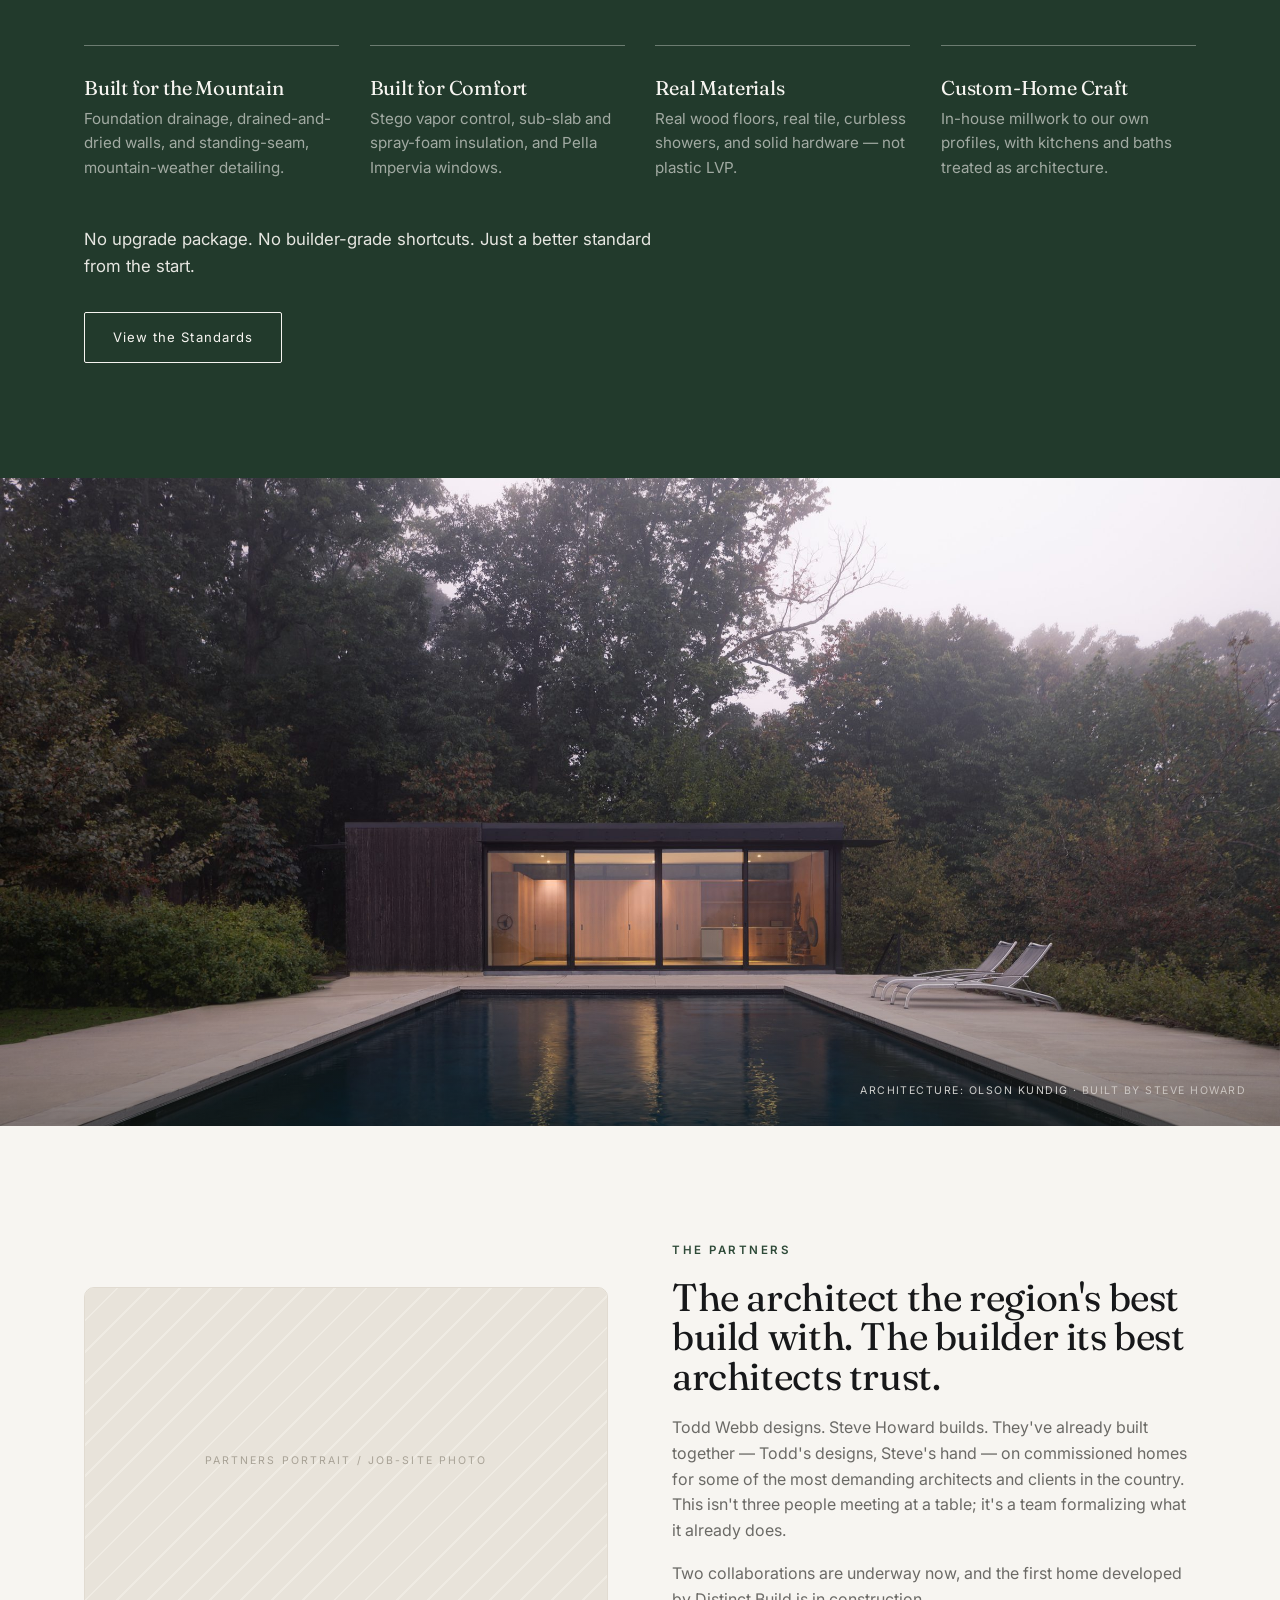
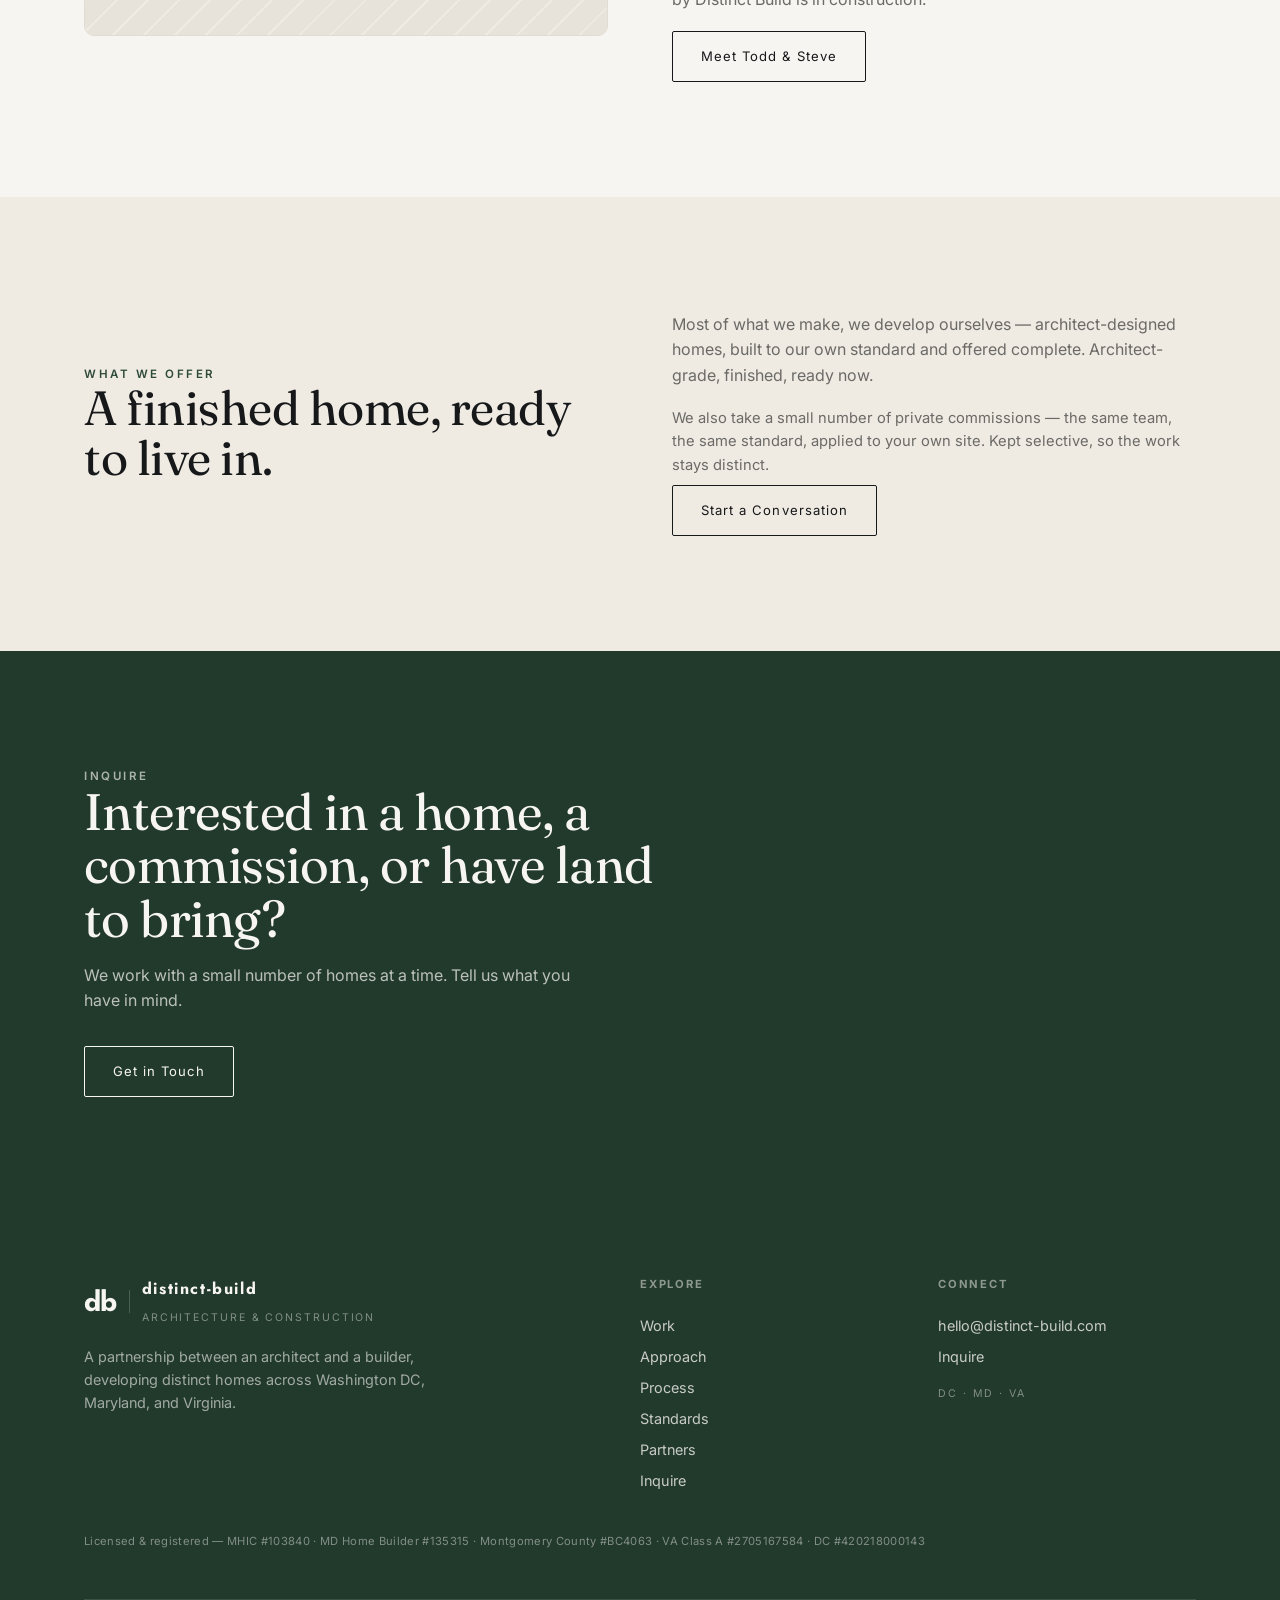
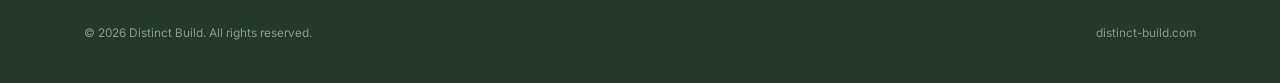
==== commit 3f08a1f0: "Add full-bleed "breath" sections (Olson Kundig / DeVink, built by Steve) for emotion + pacing" ====
--- a/index.html
+++ b/index.html
@@ -90,6 +90,12 @@
   </div>
 </section>
 
+<!-- BREATH -->
+<section class="breath">
+  <img src="img/blue-ridge/breath-vineyard.jpg" alt="A modern glass-and-steel home cantilevered over a Virginia vineyard, the Blue Ridge beyond">
+  <span class="credit">Architecture: Olson Kundig · <em>Built by Steve Howard</em></span>
+</section>
+
 <!-- RECOGNITION -->
 <section style="background:var(--paper-2)">
   <div class="wrap" style="text-align:center;max-width:780px;margin-inline:auto">
@@ -166,6 +172,12 @@
   </div>
 </section>
 
+<!-- BREATH -->
+<section class="breath">
+  <img src="img/blue-ridge/breath-fog-pool.jpg" alt="A glass-walled pool pavilion glowing at dusk in the fog, reflected in the still water">
+  <span class="credit">Architecture: Olson Kundig · <em>Built by Steve Howard</em></span>
+</section>
+
 <!-- PARTNERS / PROOF -->
 <section>
   <div class="wrap two-col">
--- a/style.css
+++ b/style.css
@@ -158,6 +158,15 @@
 .hero-scrim{position:absolute;inset:0;z-index:1;
   background:linear-gradient(180deg,rgba(22,34,26,.12) 0%,rgba(22,34,26,.5) 62%,rgba(22,34,26,.86) 100%)}
 
+/* ---------- Full-bleed "breath" ---------- */
+.breath{position:relative;height:clamp(440px,72vh,760px);overflow:hidden;background:var(--forest)}
+.breath img{position:absolute;inset:0;width:100%;height:100%;object-fit:cover;display:block}
+.breath::after{content:"";position:absolute;inset:0;z-index:1;pointer-events:none;
+  background:linear-gradient(0deg,rgba(22,34,26,.42) 0%,rgba(22,34,26,0) 34%)}
+.breath .credit{position:absolute;right:clamp(16px,3vw,34px);bottom:clamp(14px,2.4vw,26px);z-index:2;
+  font-size:.66rem;letter-spacing:.14em;text-transform:uppercase;color:rgba(247,245,241,.82)}
+.breath .credit em{font-style:normal;color:rgba(247,245,241,.6)}
+
 /* ---------- Project gallery ---------- */
 .gallery{display:grid;grid-template-columns:1fr 1fr;gap:clamp(16px,2.5vw,28px)}
 .g-item.wide{grid-column:1/-1}
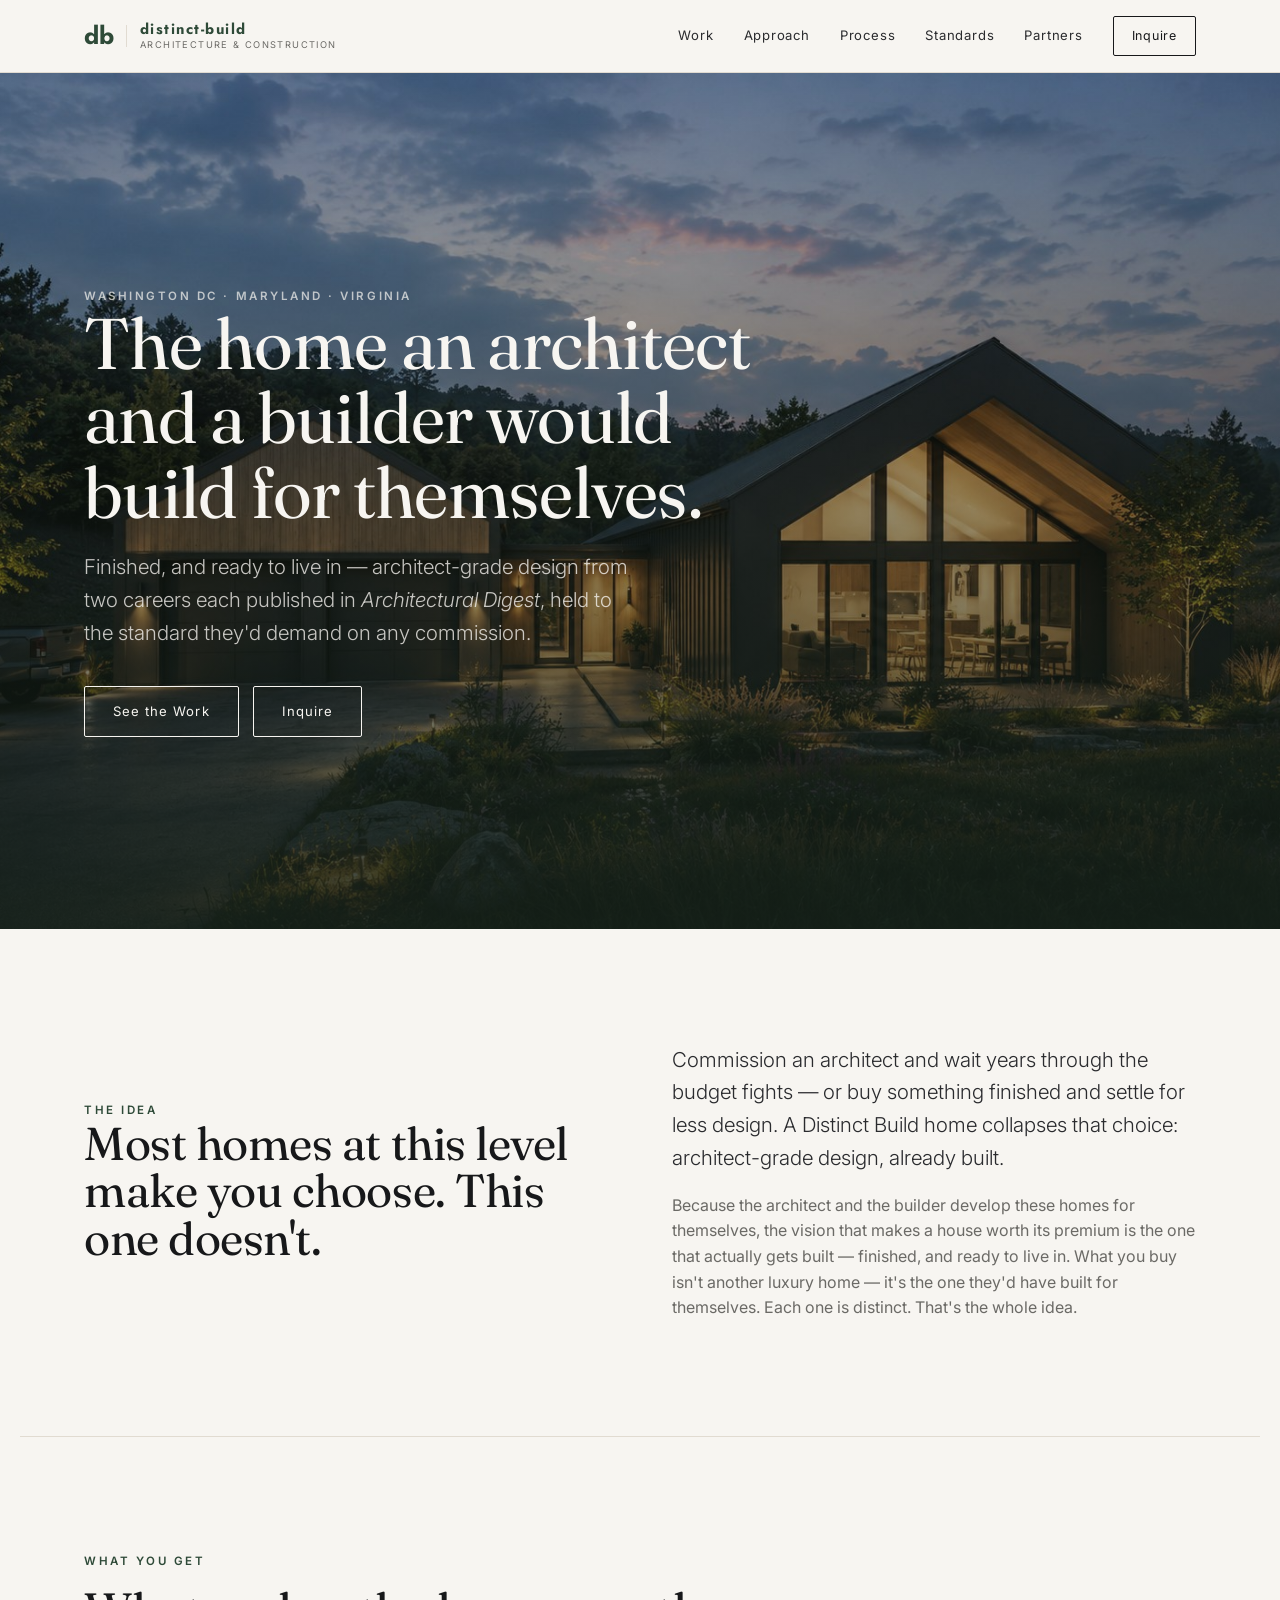
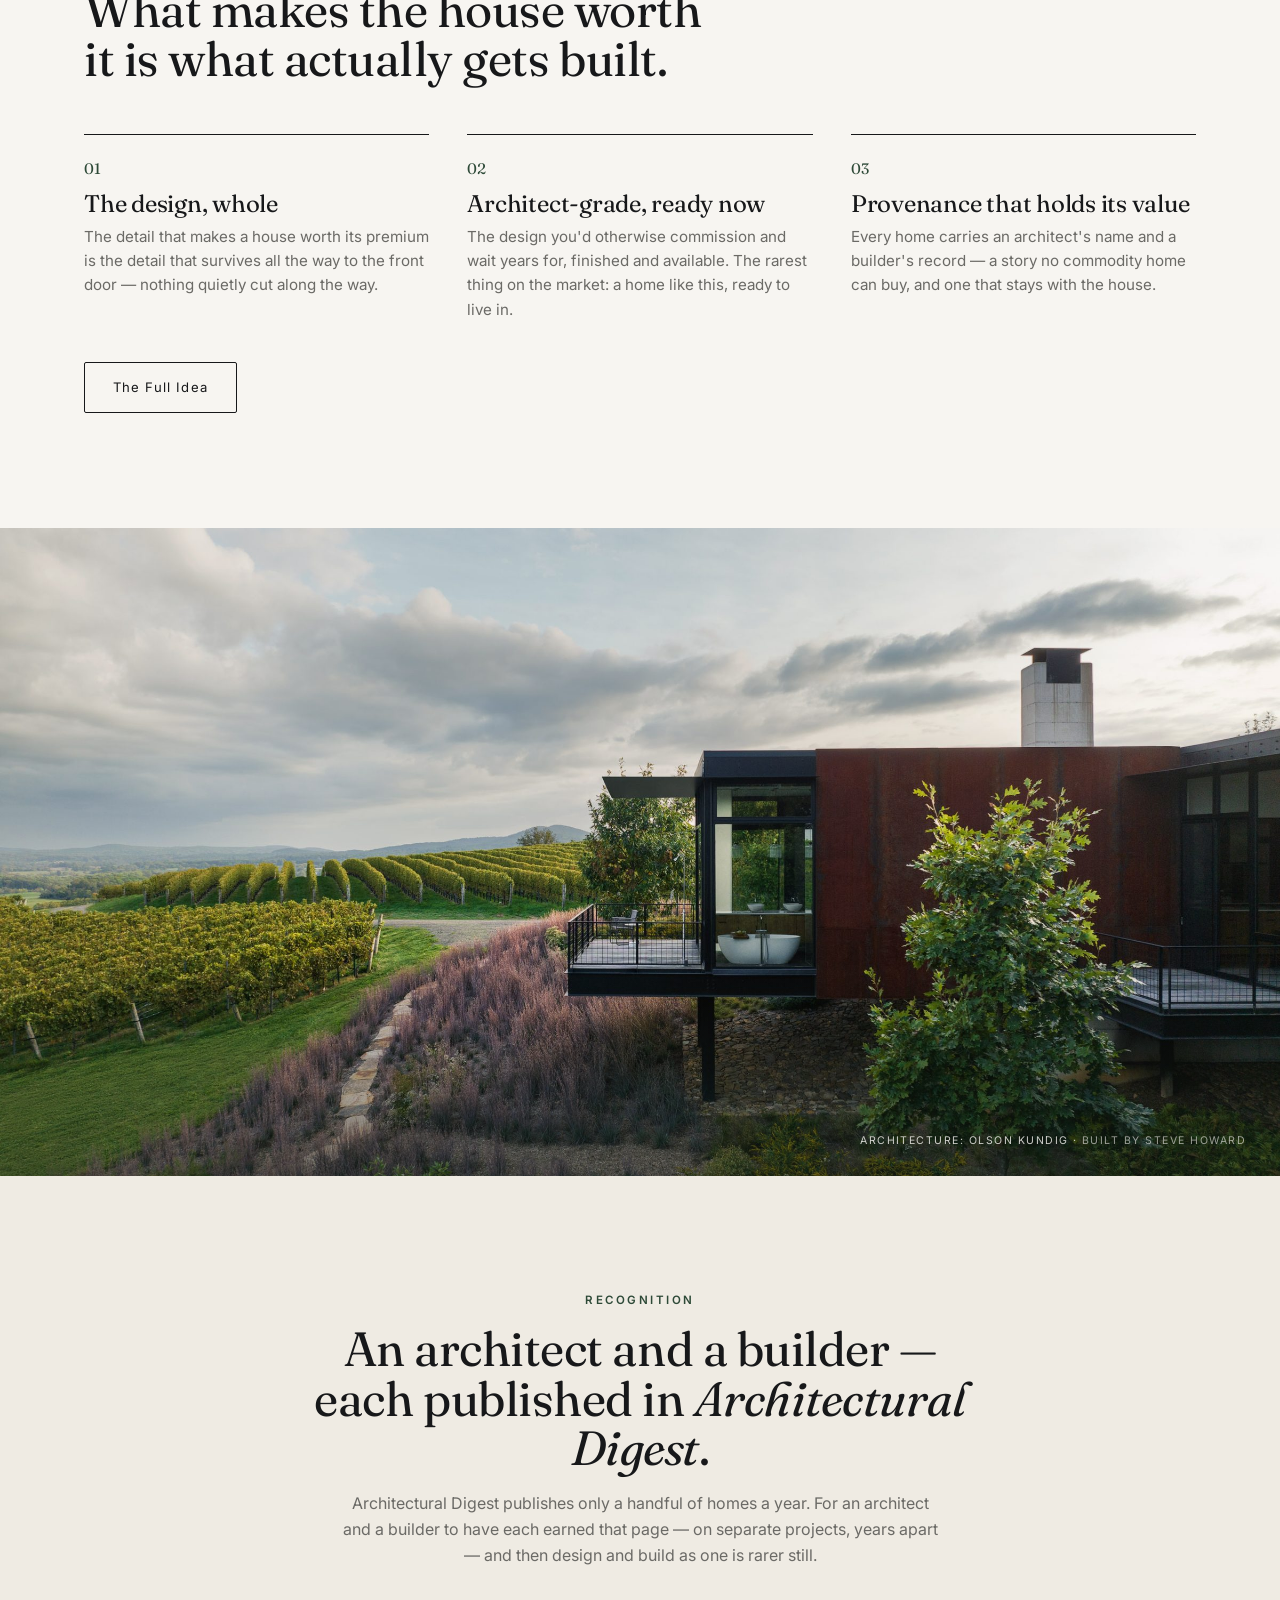
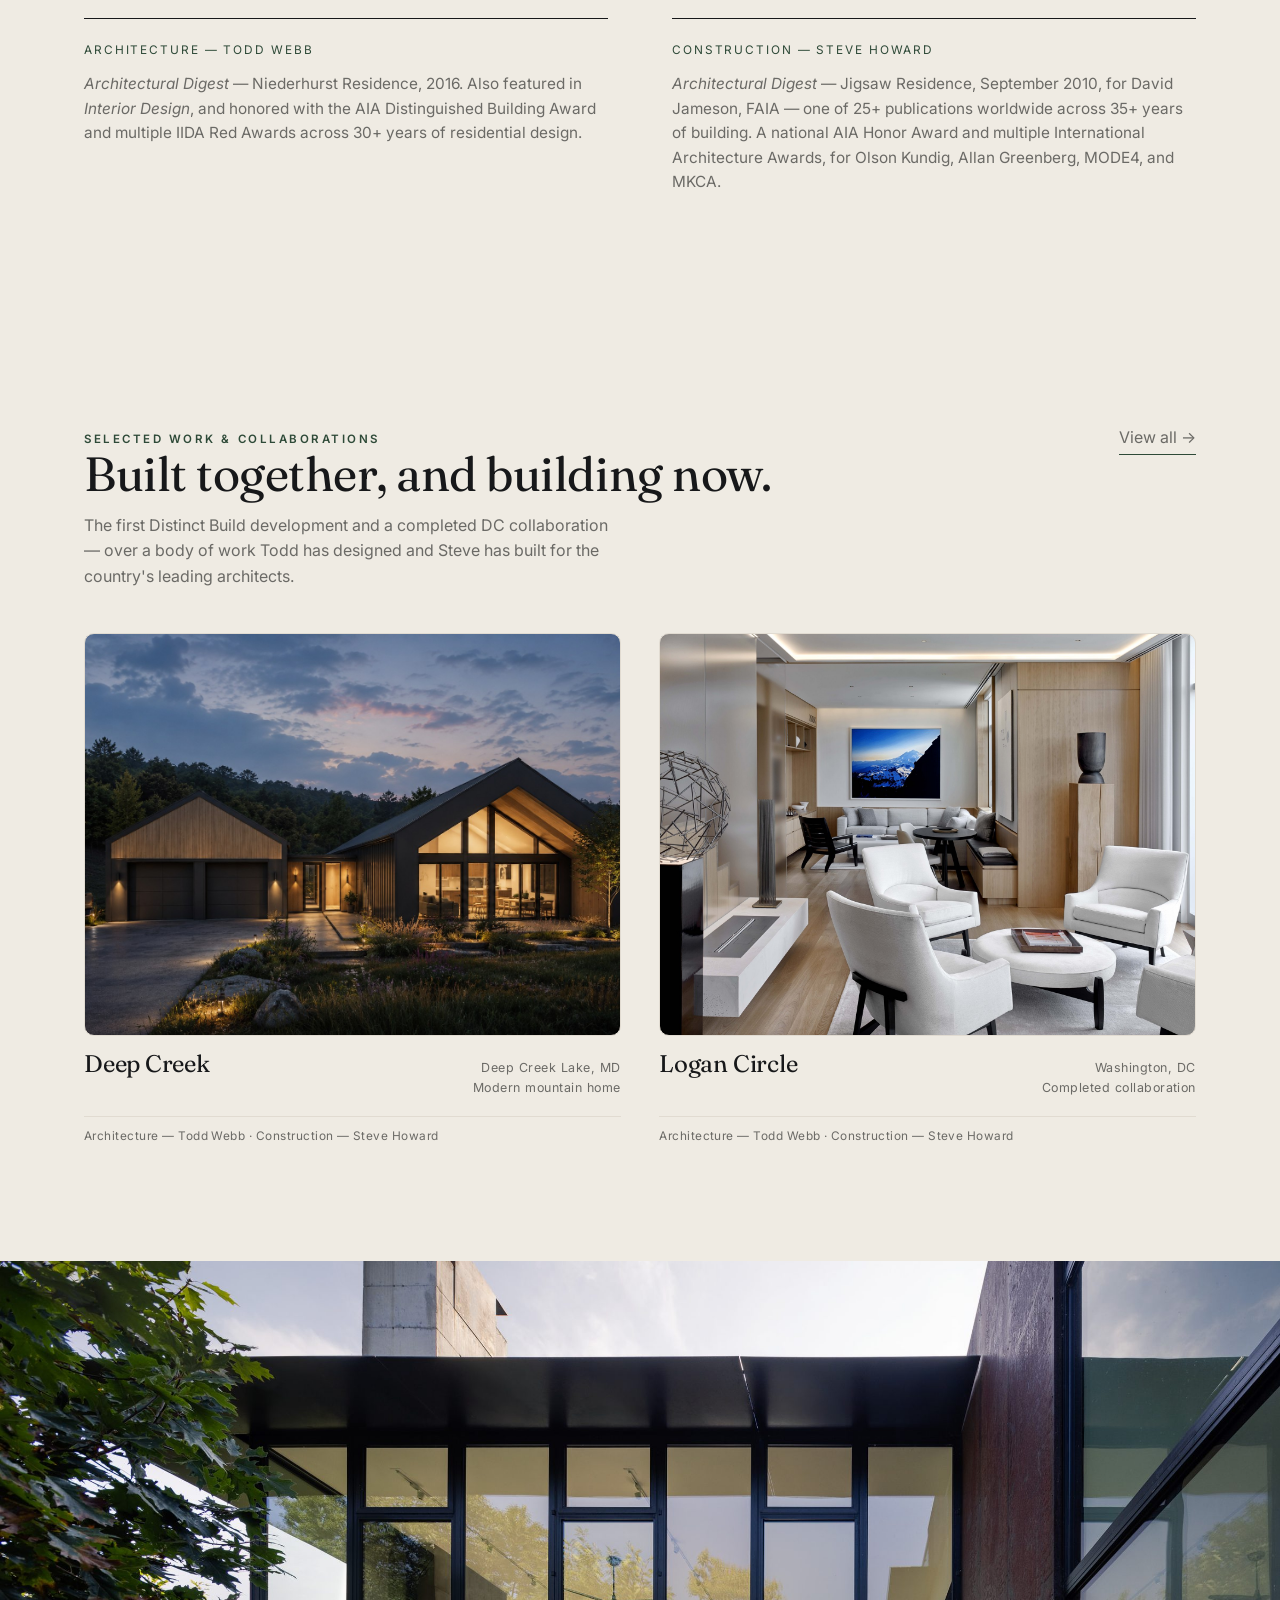
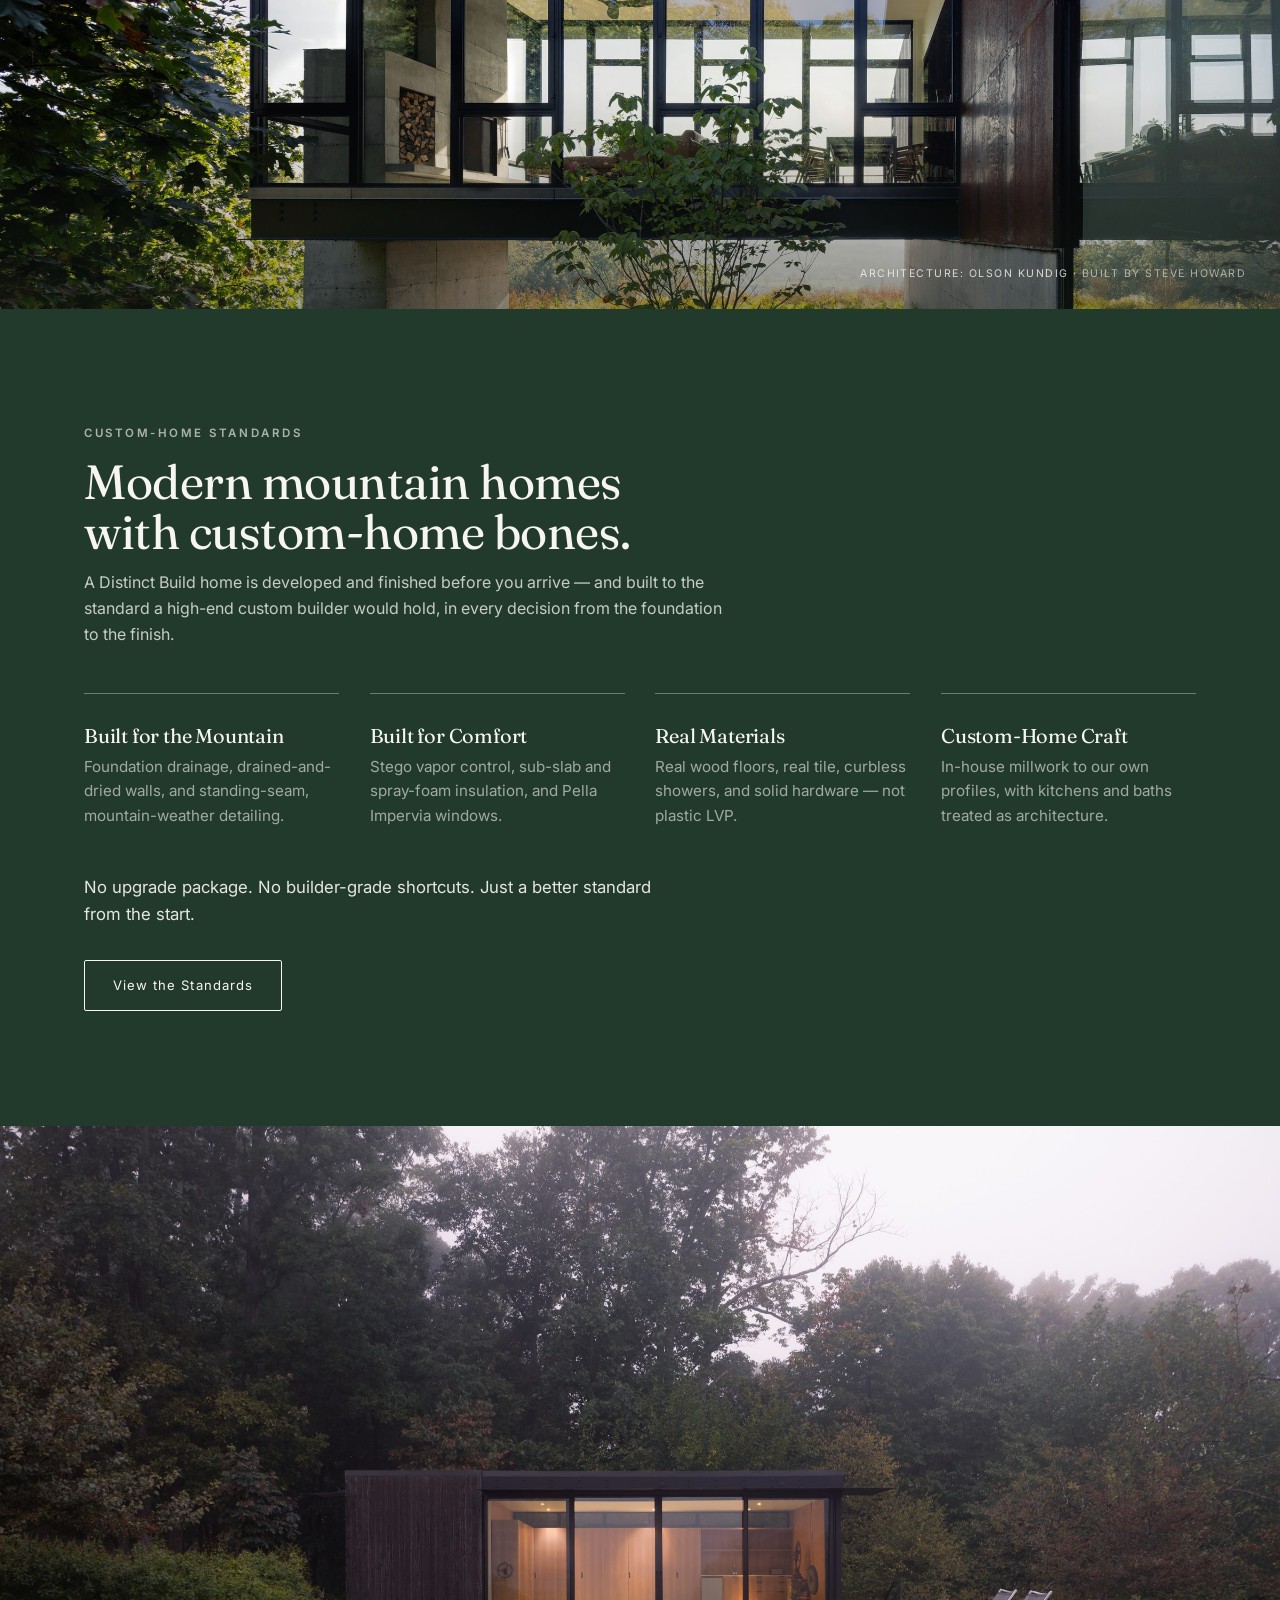
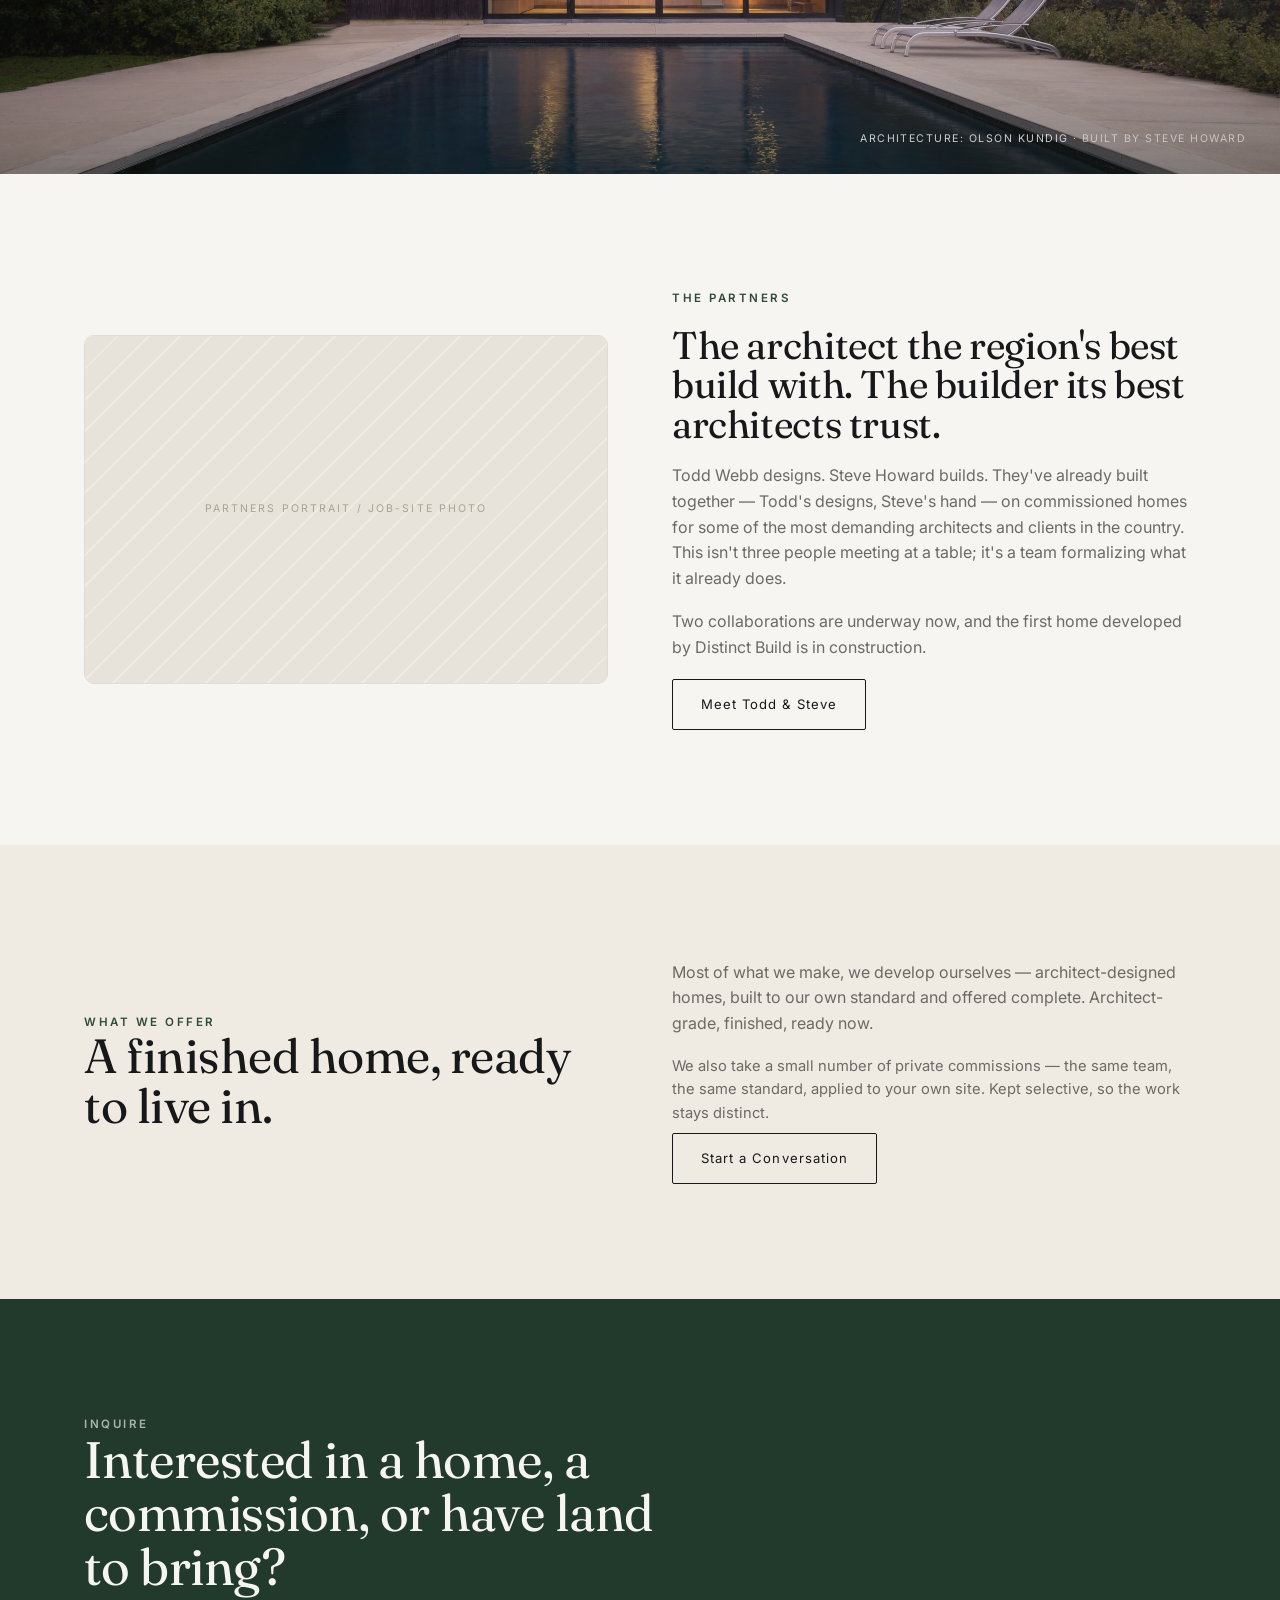
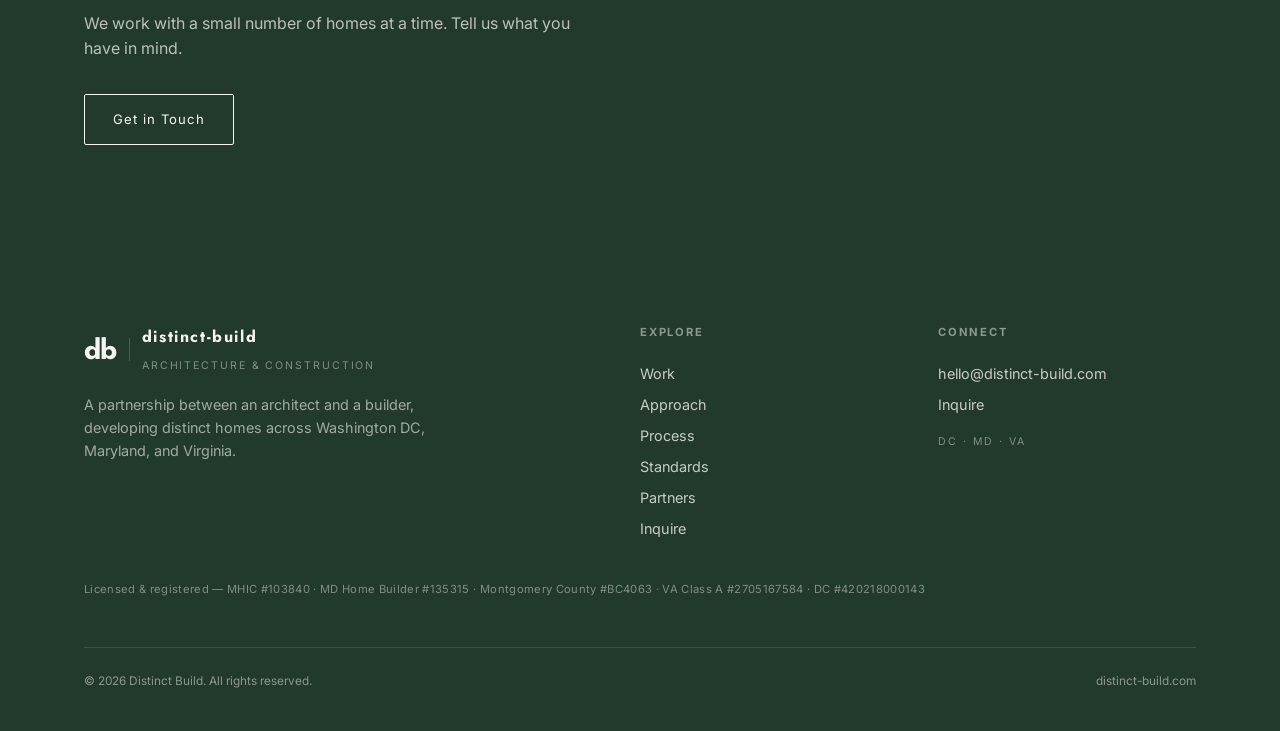
==== commit 13d14c78: "Homepage: tighten close line (the one) + add third full-width breath for magazine rhythm" ====
--- a/index.html
+++ b/index.html
@@ -57,7 +57,7 @@
     </div>
     <div class="stack">
       <p class="lead">Commission an architect and wait years through the budget fights — or buy something finished and settle for less design. A Distinct Build home collapses that choice: architect-grade design, already built.</p>
-      <p class="muted">Because the architect and the builder develop these homes for themselves, the vision that makes a house worth its premium is the one that actually gets built — finished, and ready to live in. What you buy isn't another luxury home — it's the house they'd have built for themselves. Each one is distinct. That's the whole idea.</p>
+      <p class="muted">Because the architect and the builder develop these homes for themselves, the vision that makes a house worth its premium is the one that actually gets built — finished, and ready to live in. What you buy isn't another luxury home — it's the one they'd have built for themselves. Each one is distinct. That's the whole idea.</p>
     </div>
   </div>
 </section>
@@ -143,6 +143,12 @@
   </div>
 </section>
 
+<!-- BREATH -->
+<section class="breath">
+  <img src="img/blue-ridge/breath-glass.jpg" alt="A modern glass-and-steel home open to the trees, warm interior light glowing through the walls">
+  <span class="credit">Architecture: Olson Kundig · <em>Built by Steve Howard</em></span>
+</section>
+
 <!-- CUSTOM-HOME STANDARDS -->
 <section class="band">
   <div class="wrap">
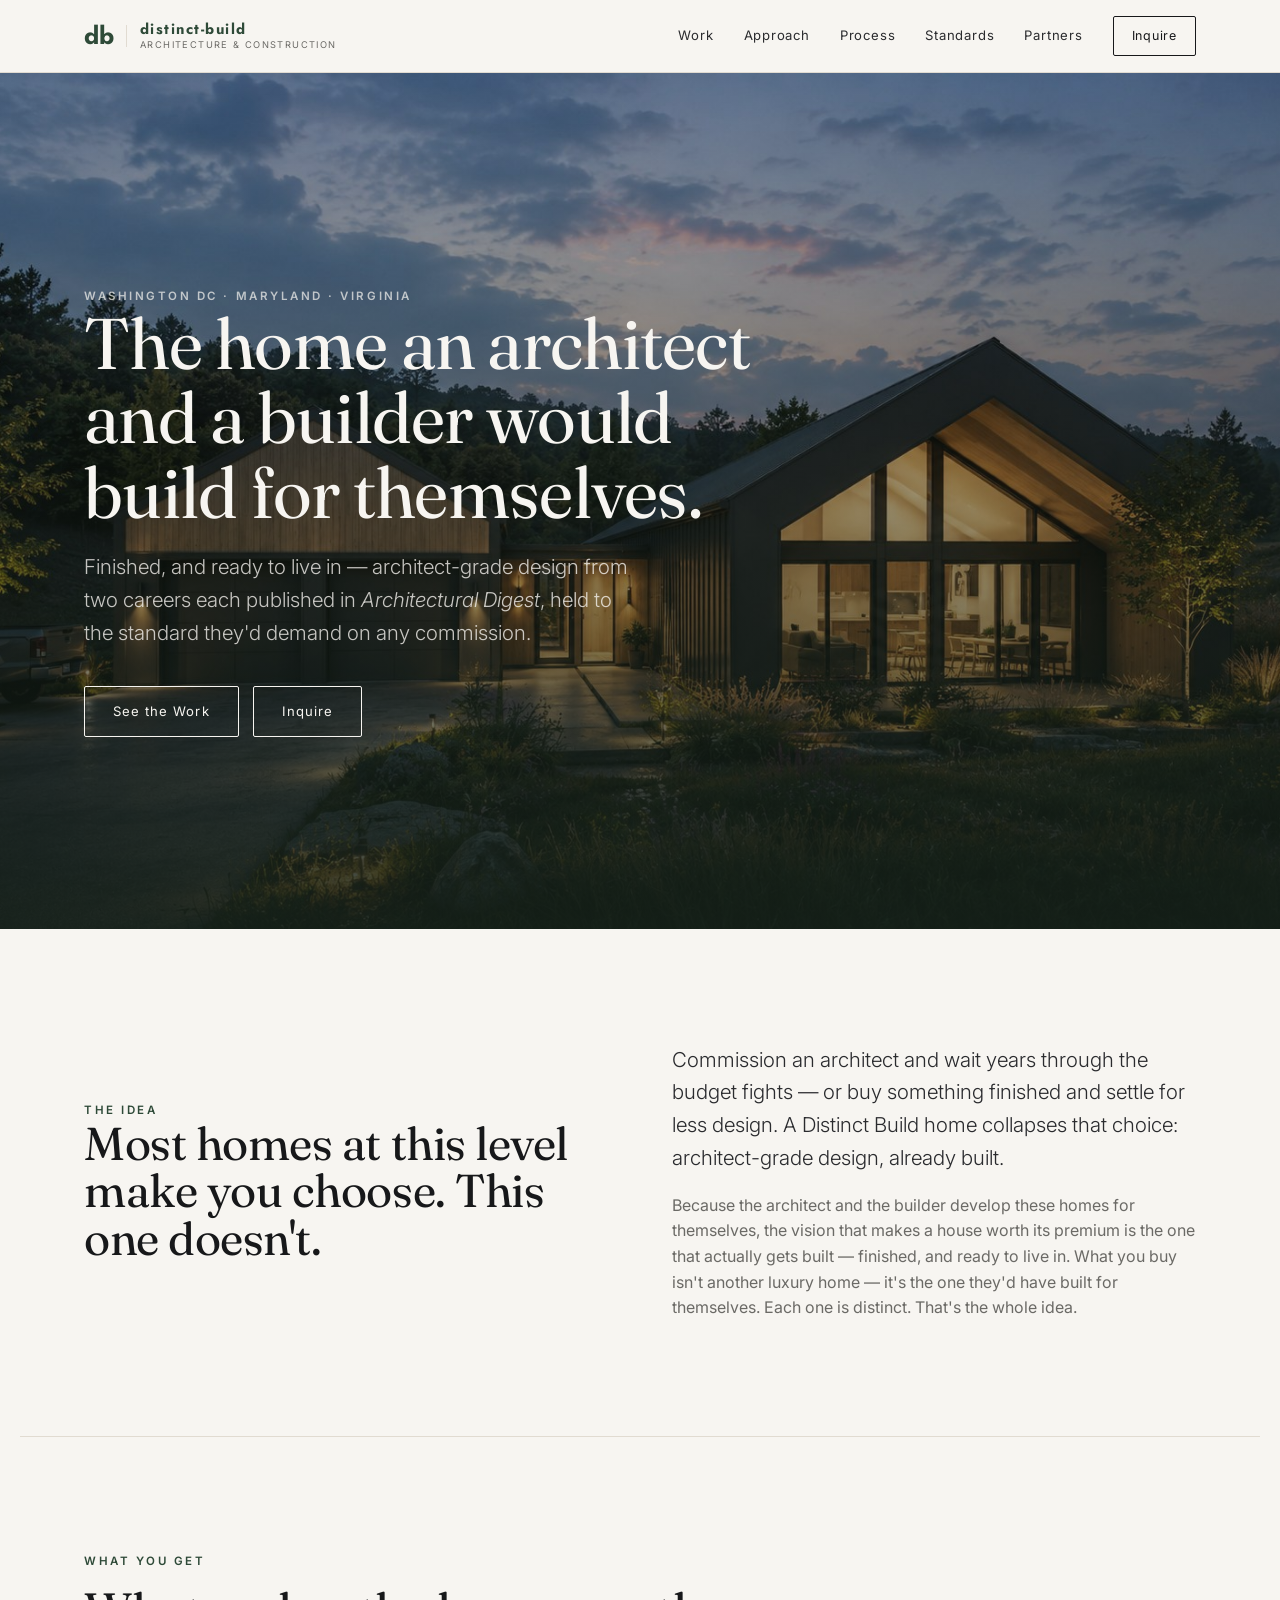
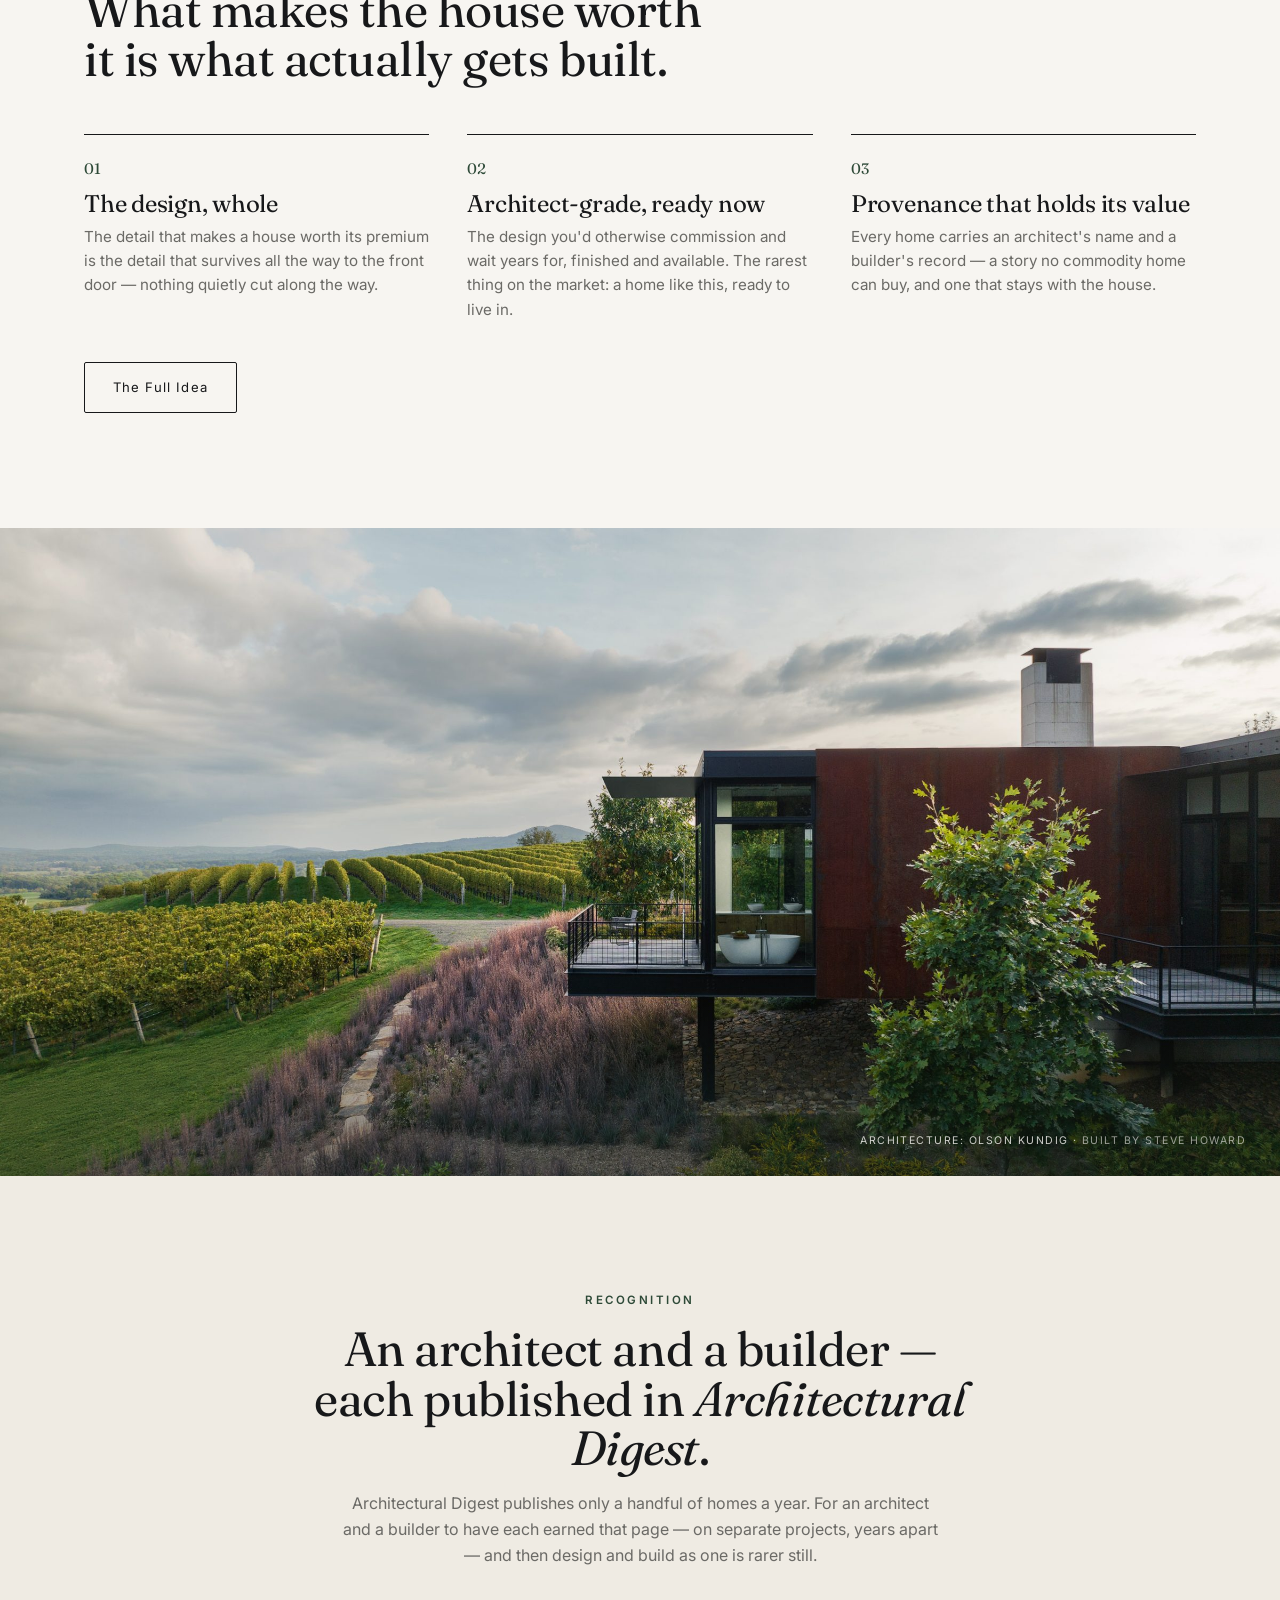
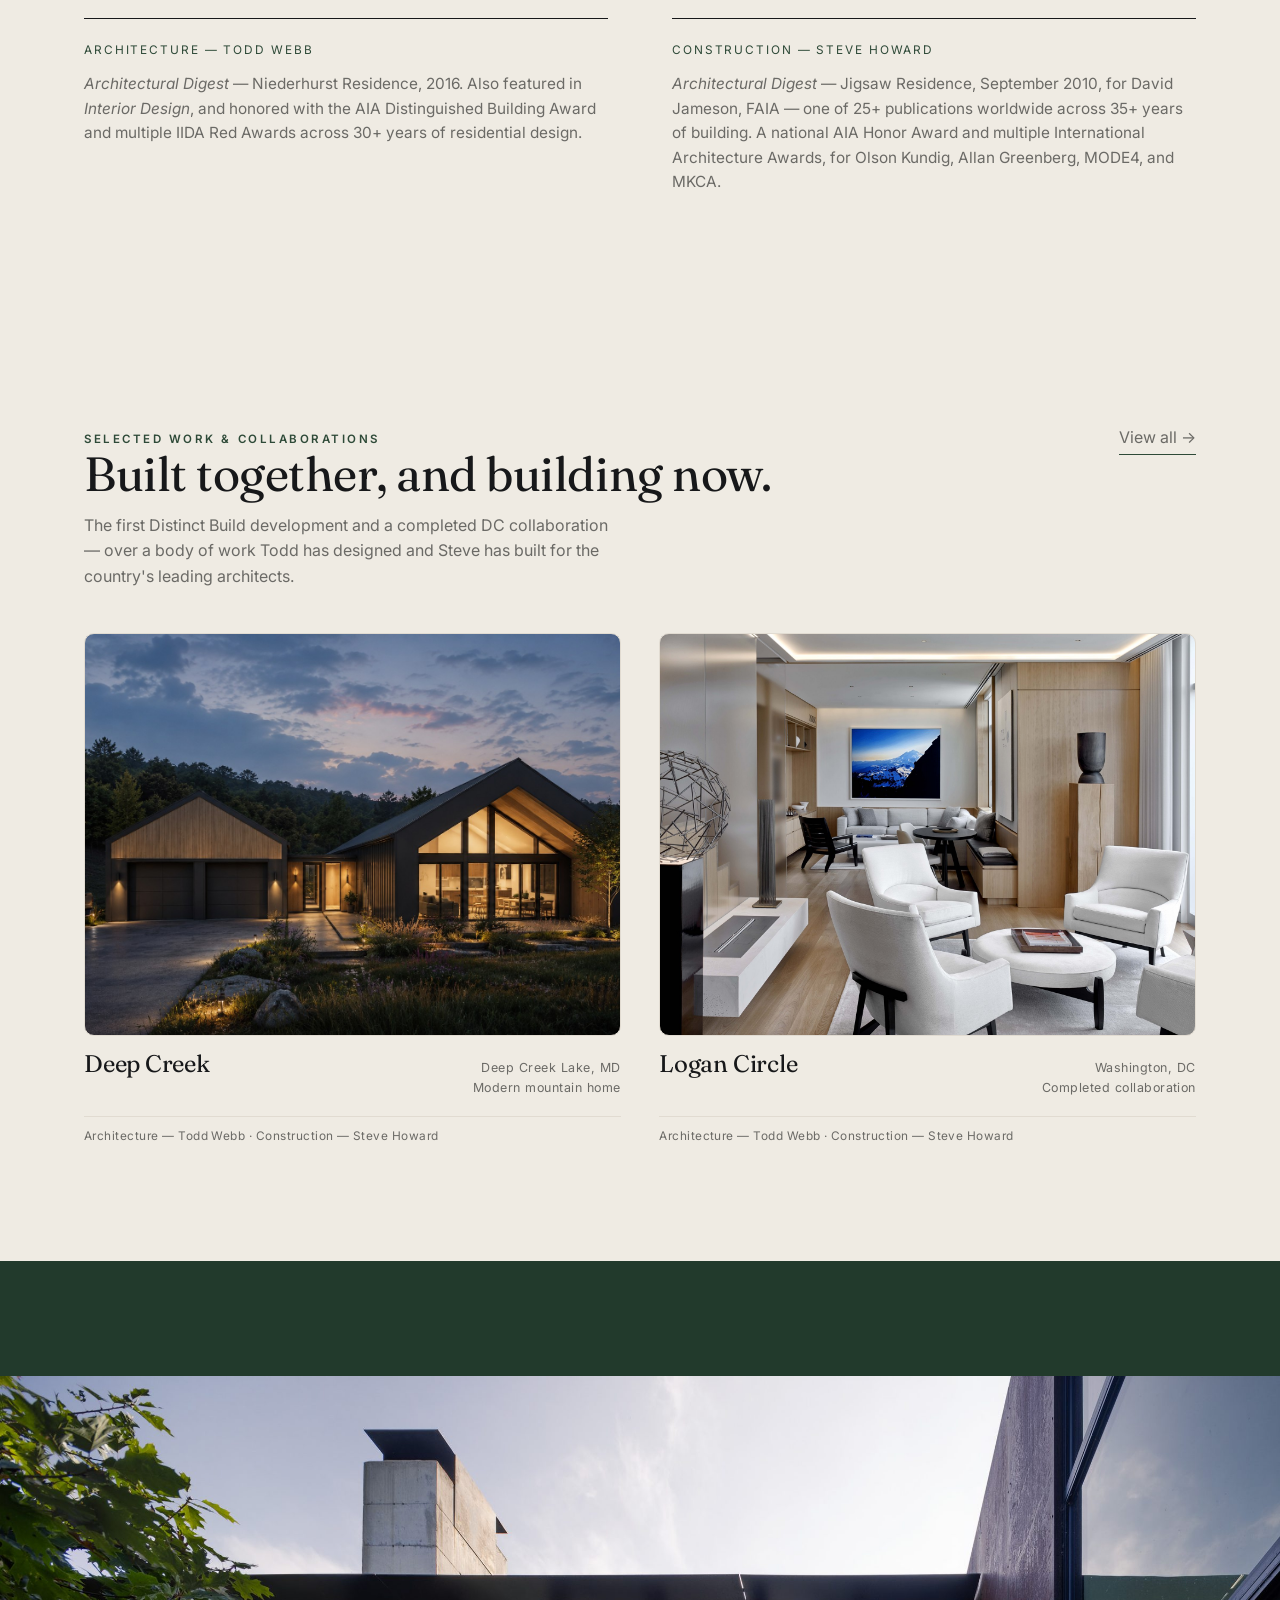
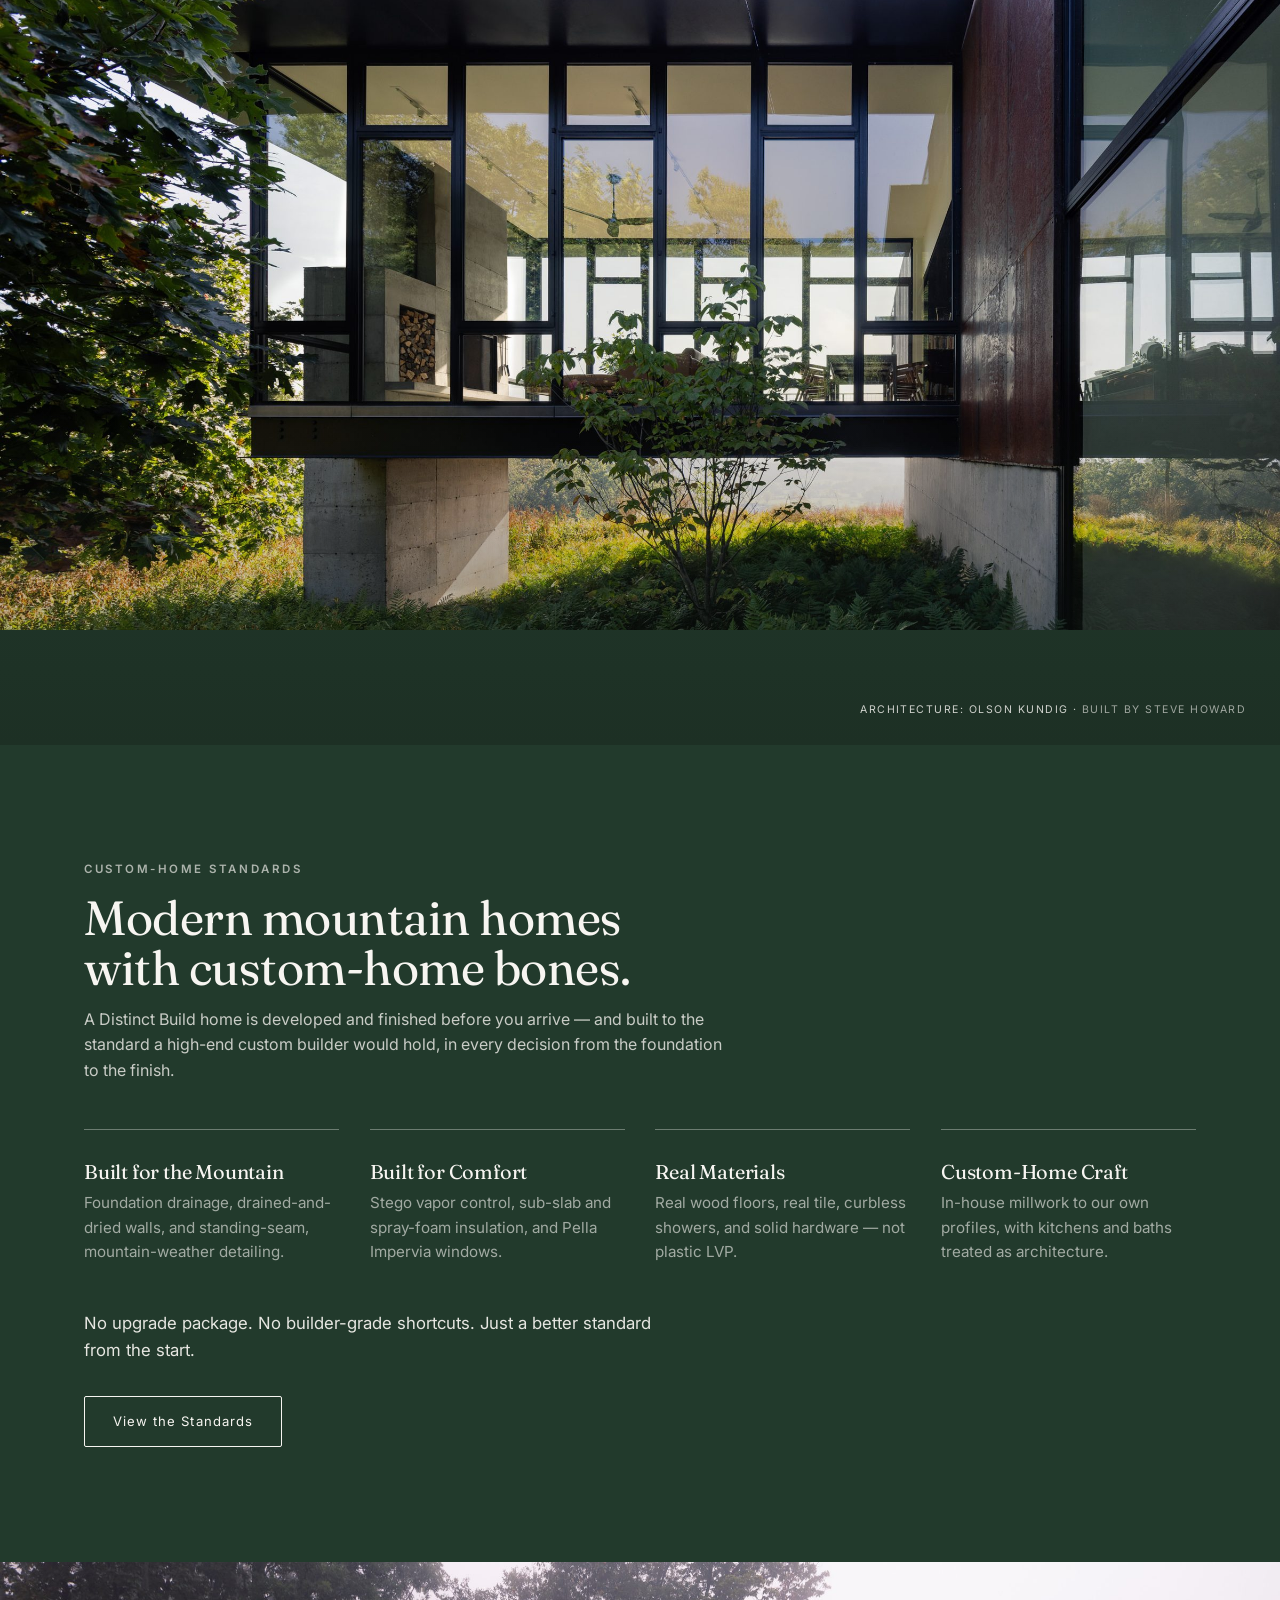
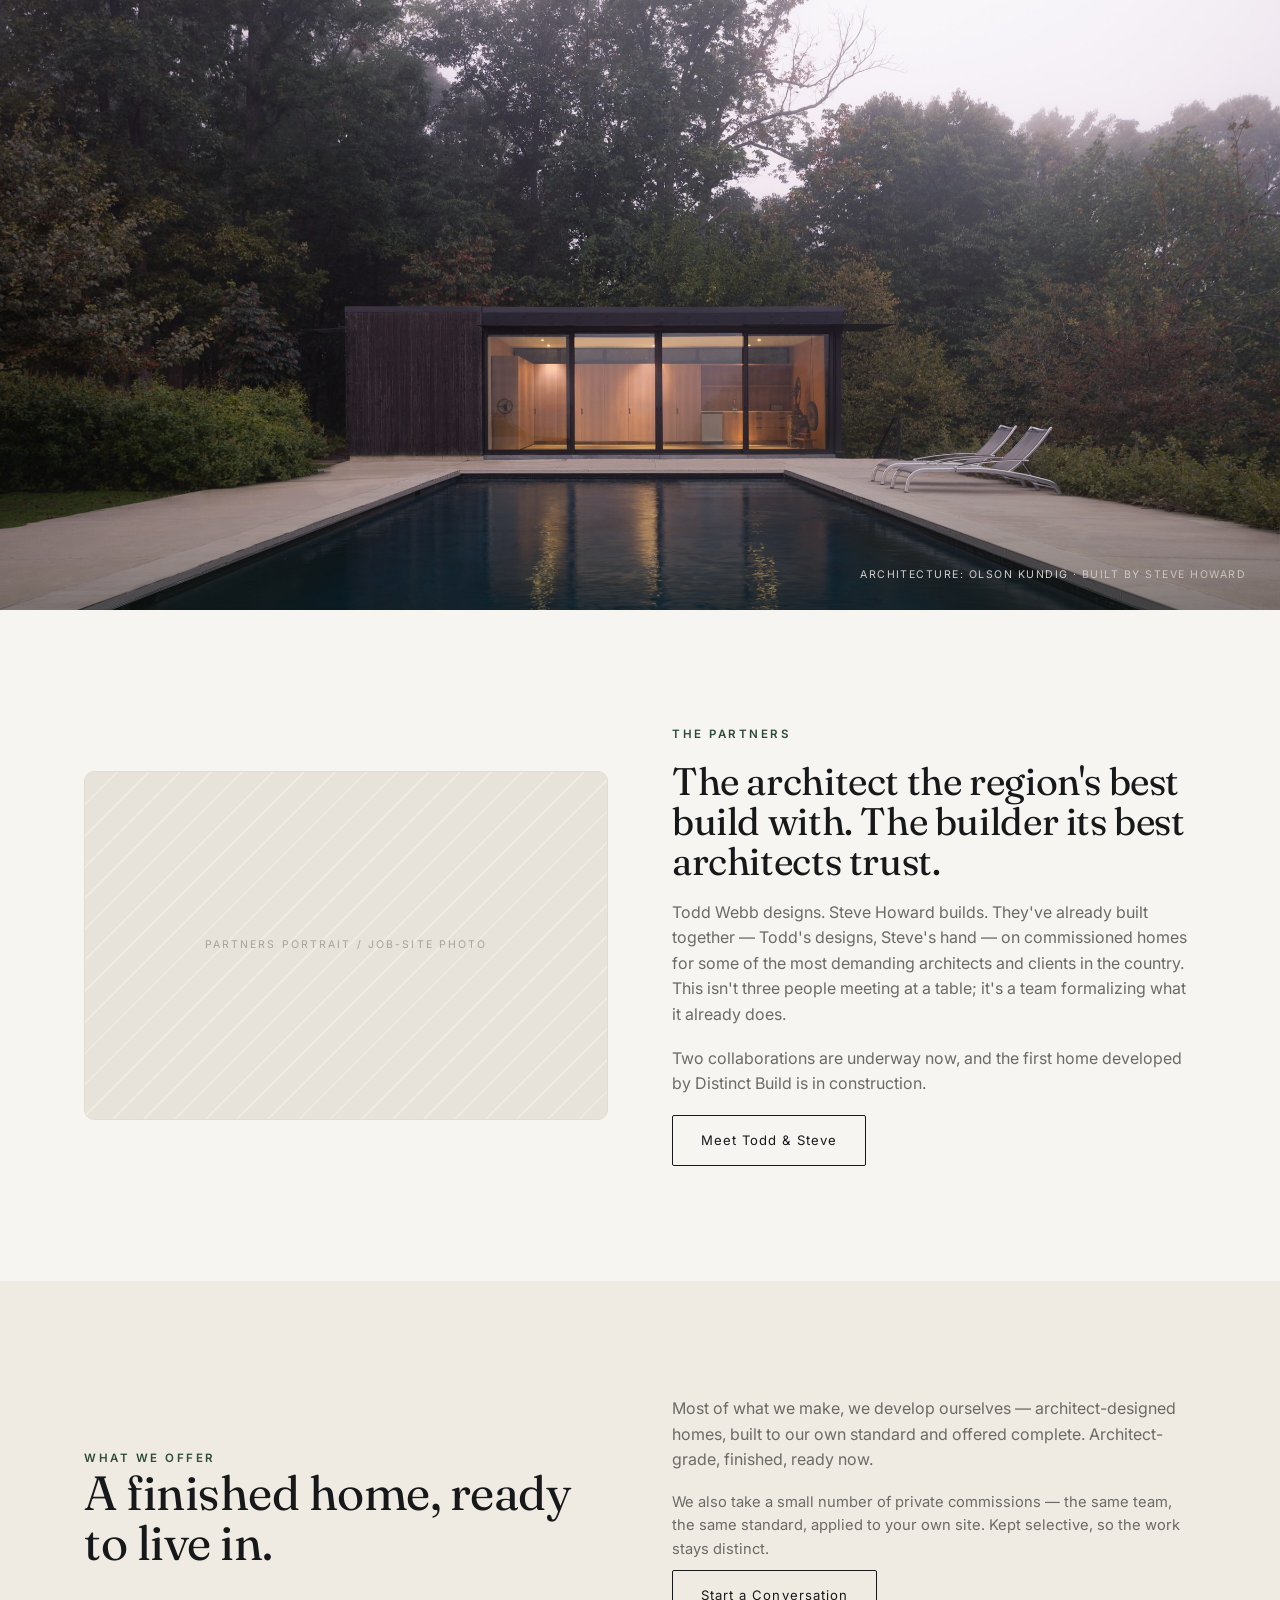
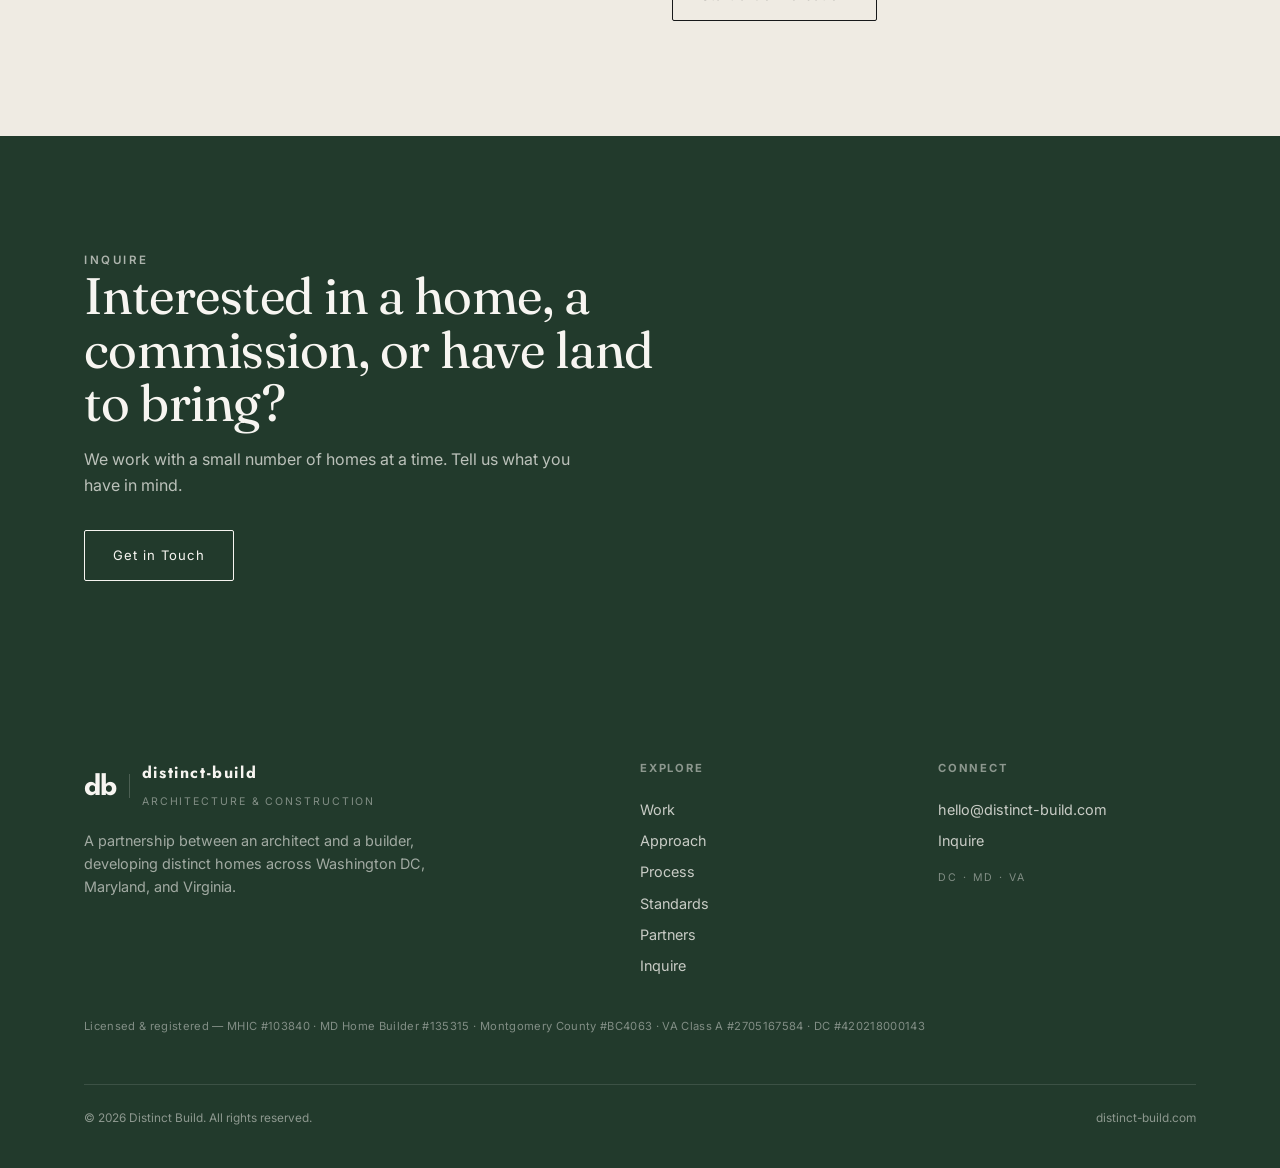
==== commit d8d2cdd3: "Show glass-cantilever breath full/uncropped so the floating space + hillside read" ====
--- a/index.html
+++ b/index.html
@@ -144,7 +144,7 @@
 </section>
 
 <!-- BREATH -->
-<section class="breath">
+<section class="breath show-all">
   <img src="img/blue-ridge/breath-glass.jpg" alt="A modern glass-and-steel home open to the trees, warm interior light glowing through the walls">
   <span class="credit">Architecture: Olson Kundig · <em>Built by Steve Howard</em></span>
 </section>
--- a/style.css
+++ b/style.css
@@ -166,6 +166,8 @@
 .breath .credit{position:absolute;right:clamp(16px,3vw,34px);bottom:clamp(14px,2.4vw,26px);z-index:2;
   font-size:.66rem;letter-spacing:.14em;text-transform:uppercase;color:rgba(247,245,241,.82)}
 .breath .credit em{font-style:normal;color:rgba(247,245,241,.6)}
+.breath.show-all{height:auto}
+.breath.show-all img{position:relative;inset:auto;height:auto;object-fit:fill}
 
 /* ---------- Project gallery ---------- */
 .gallery{display:grid;grid-template-columns:1fr 1fr;gap:clamp(16px,2.5vw,28px)}
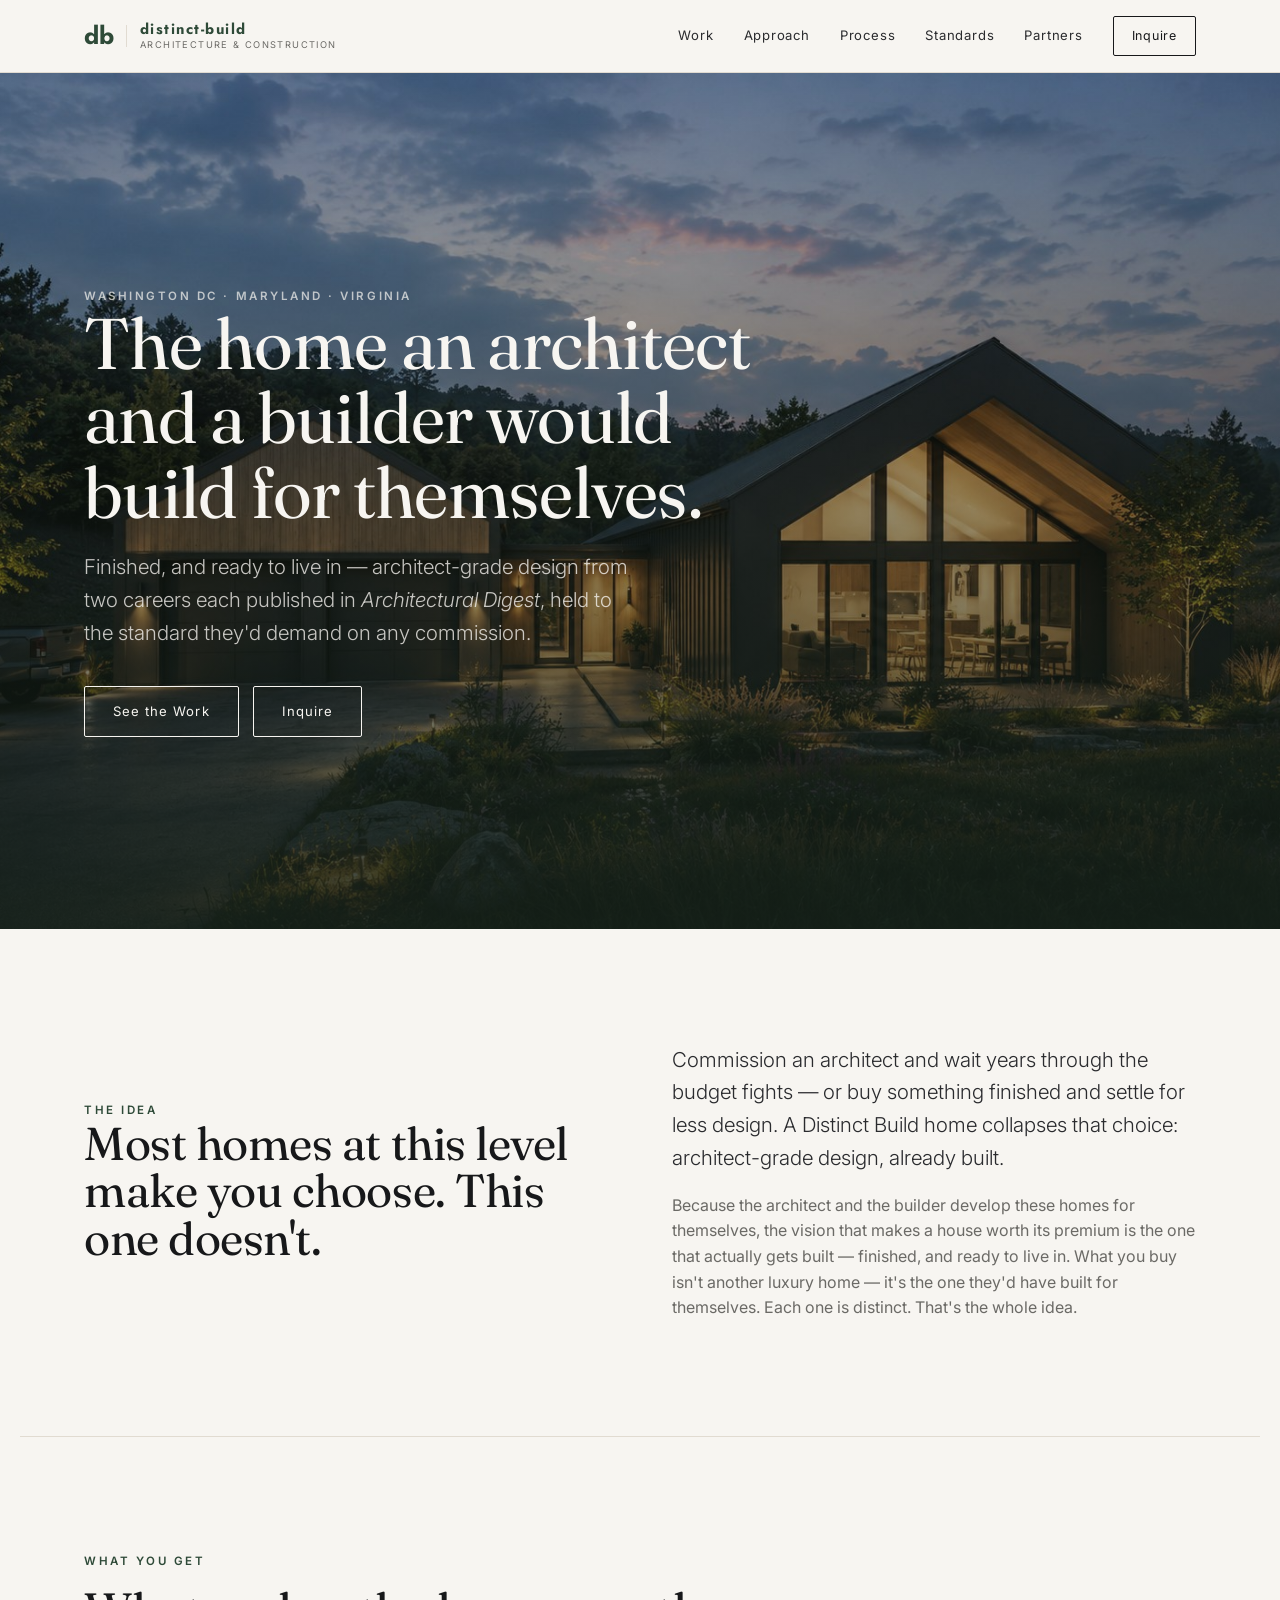
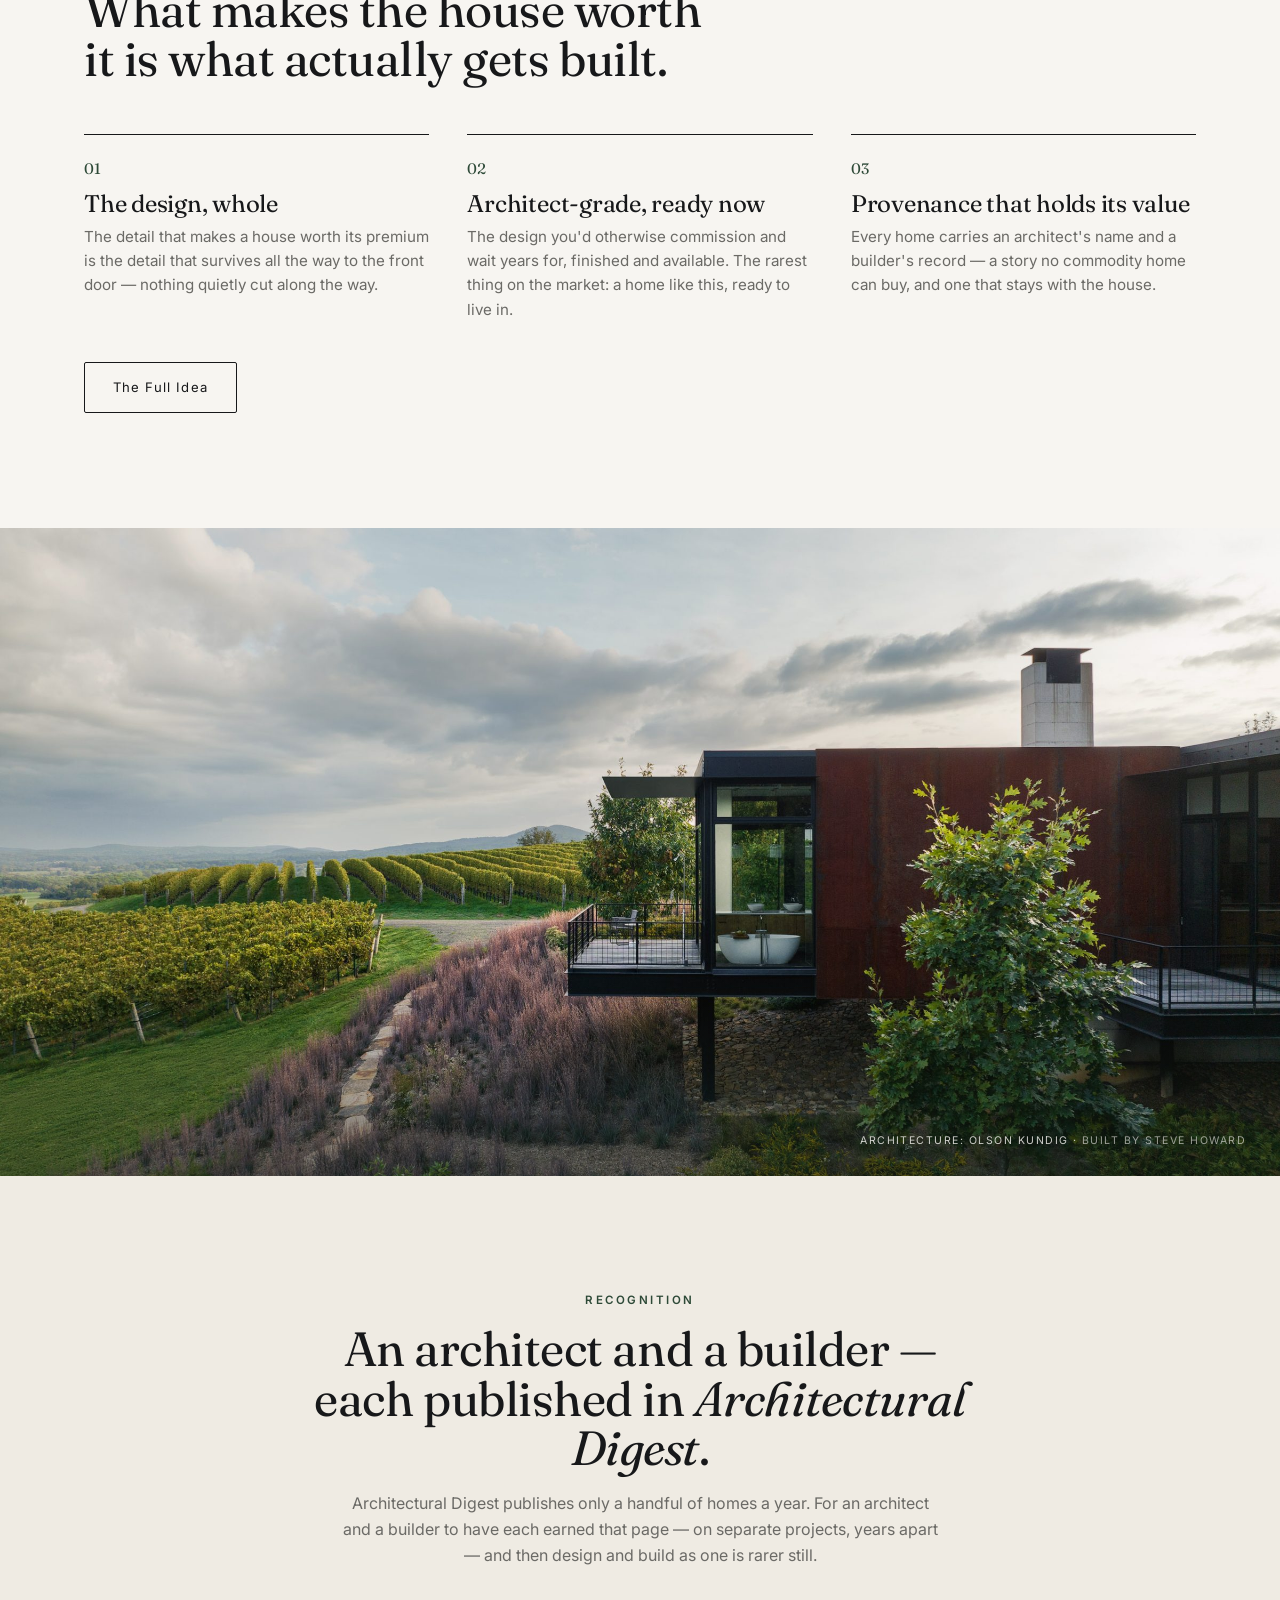
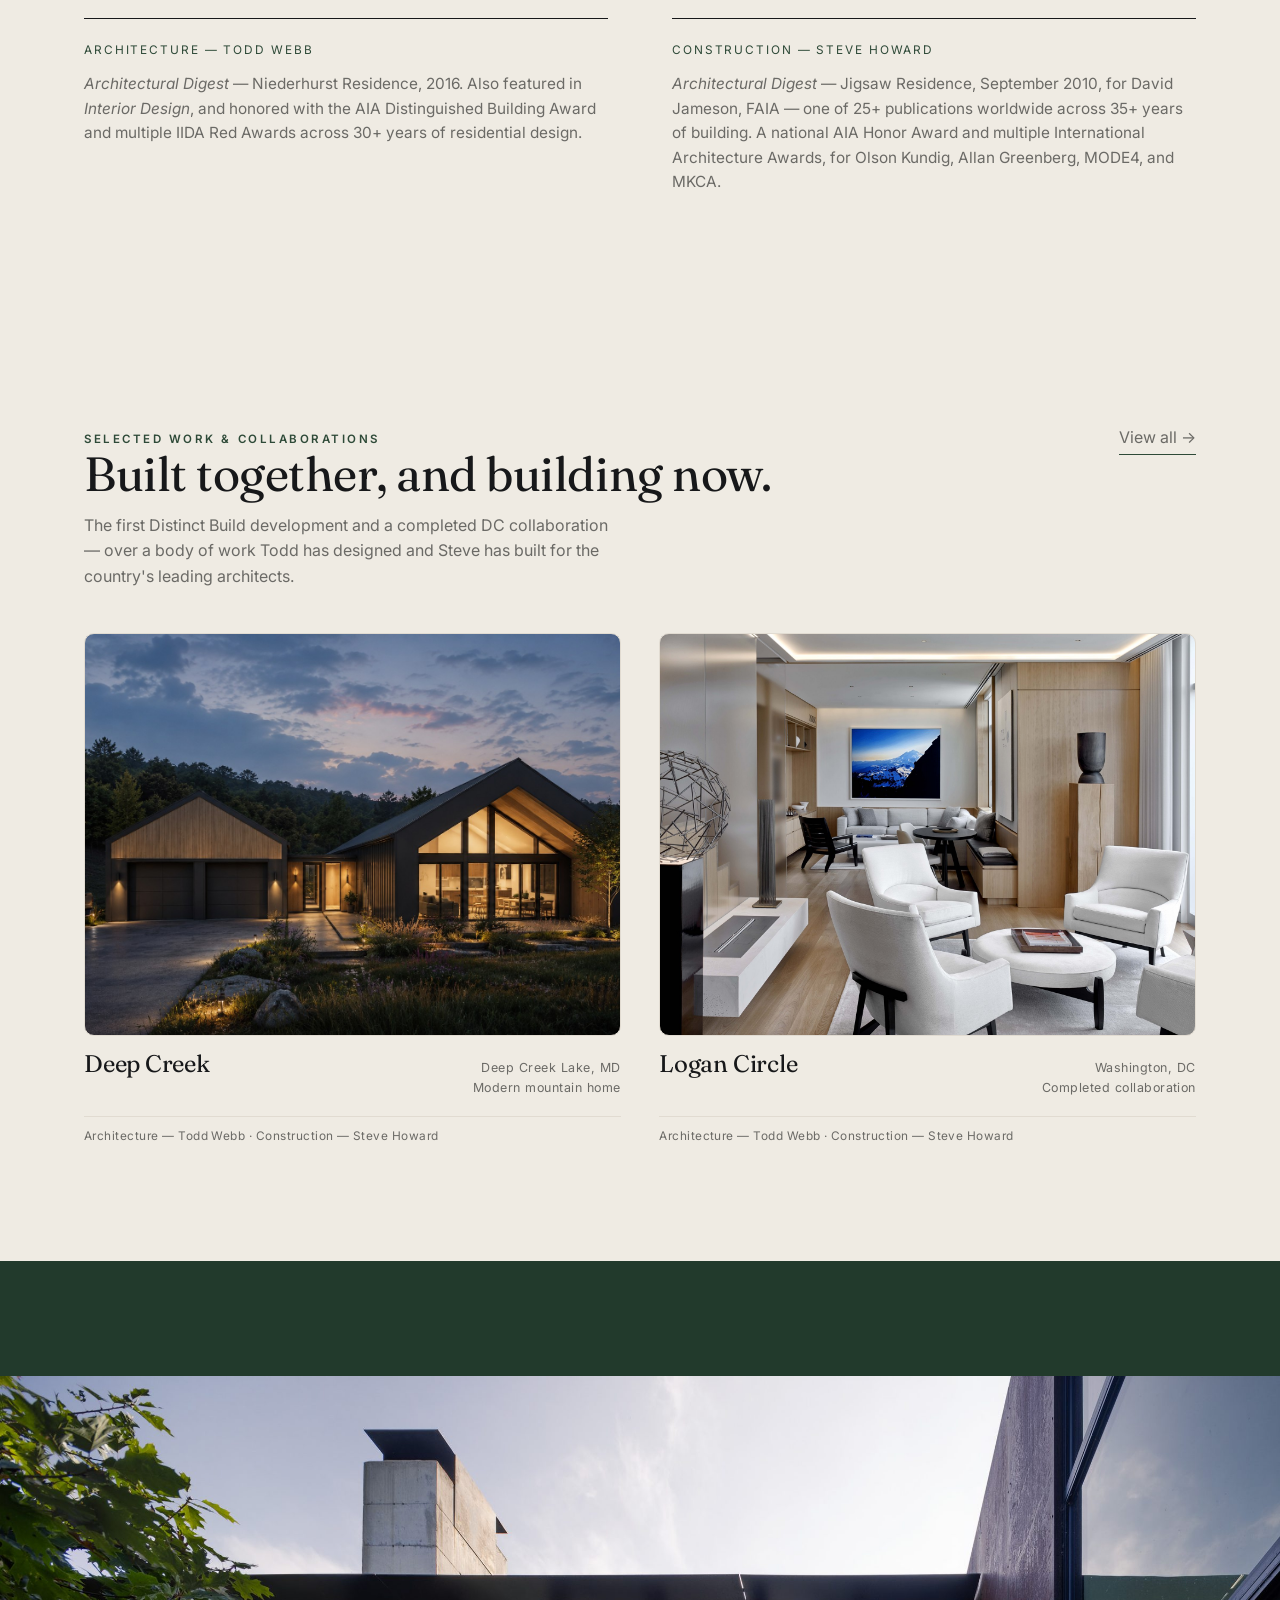
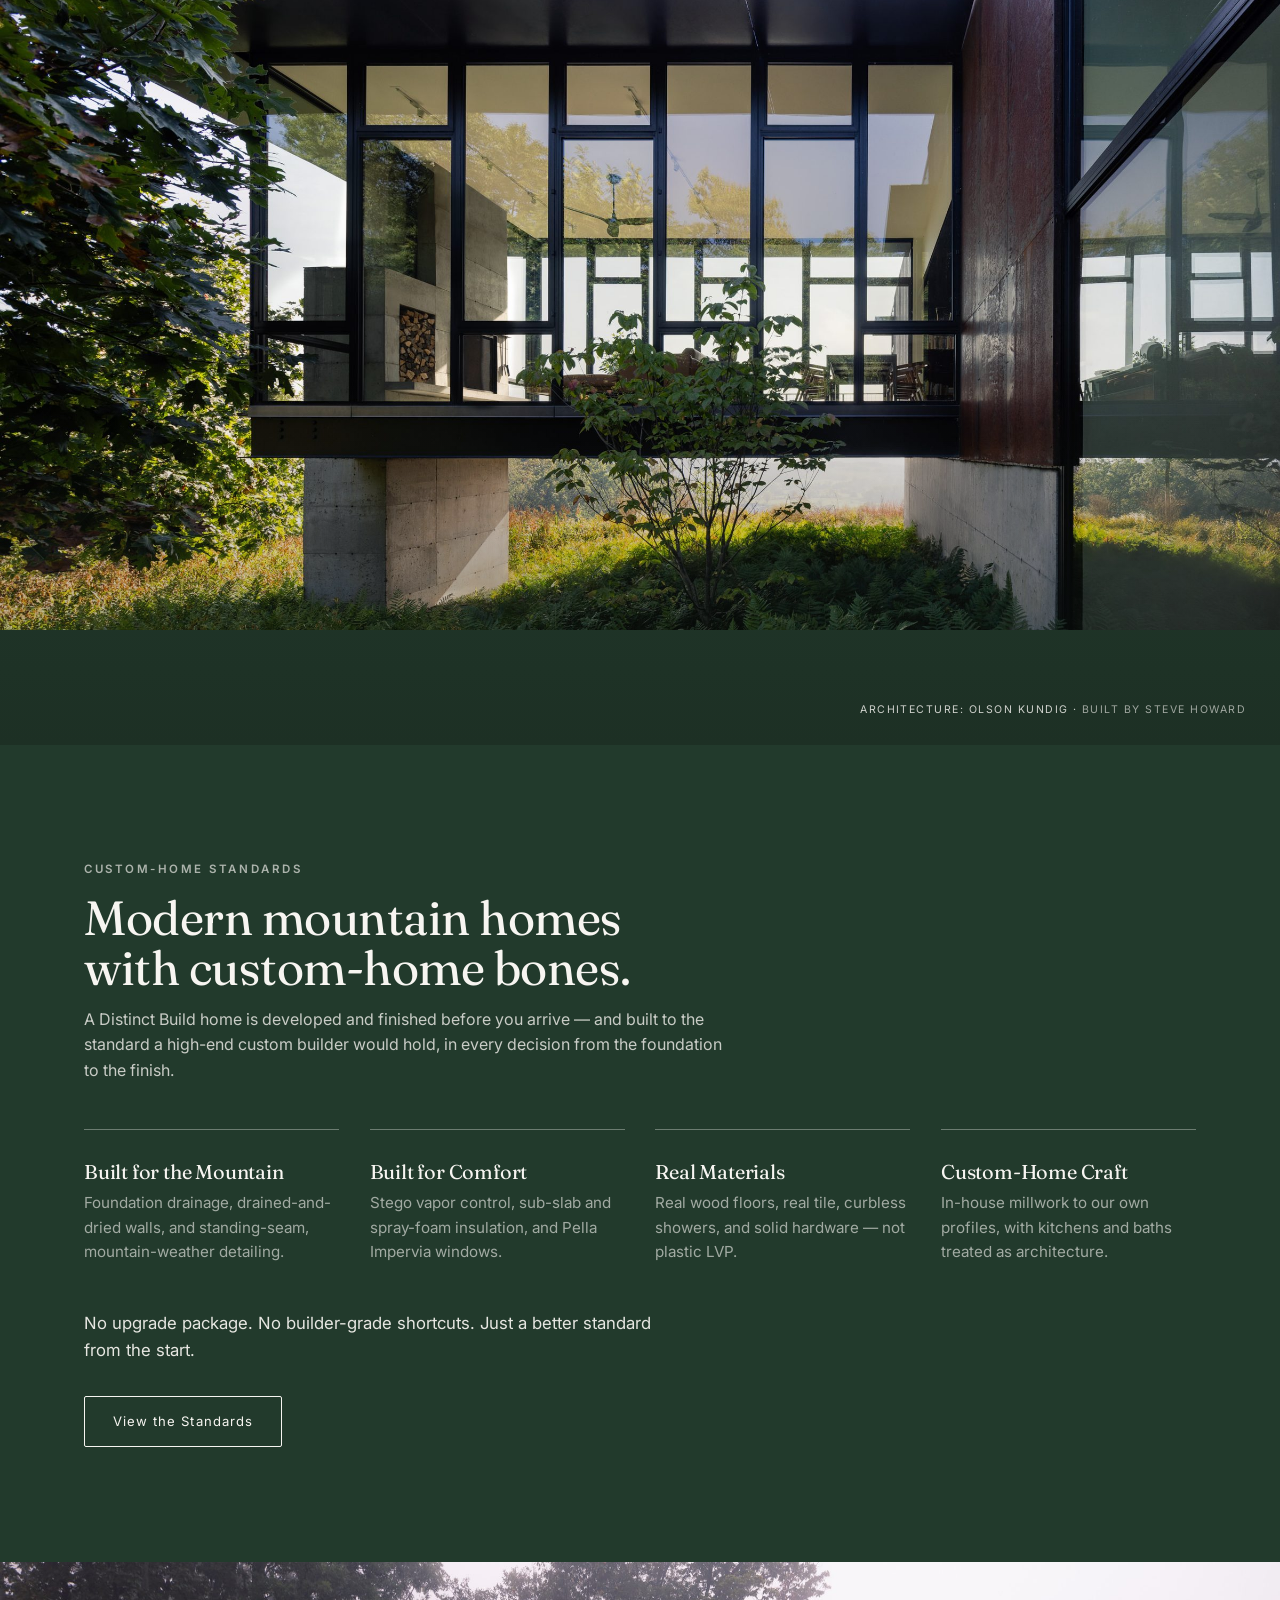
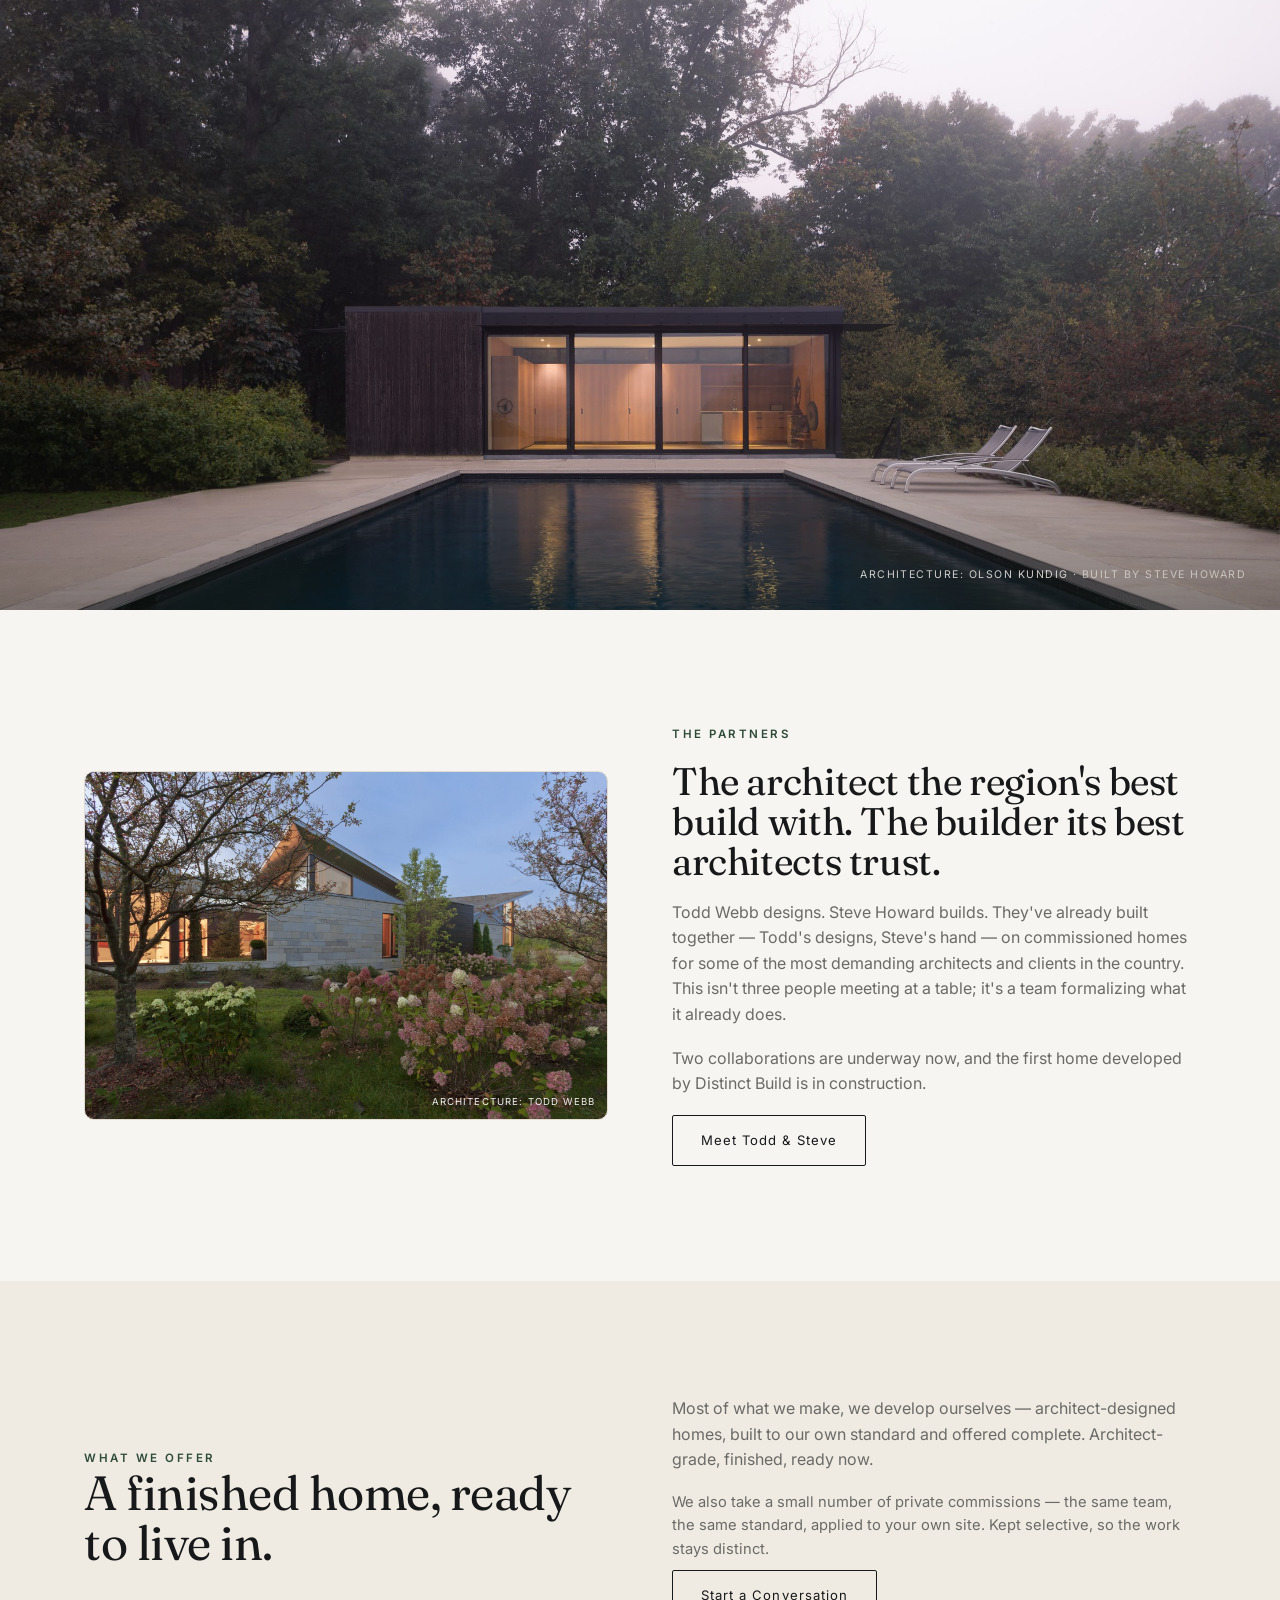
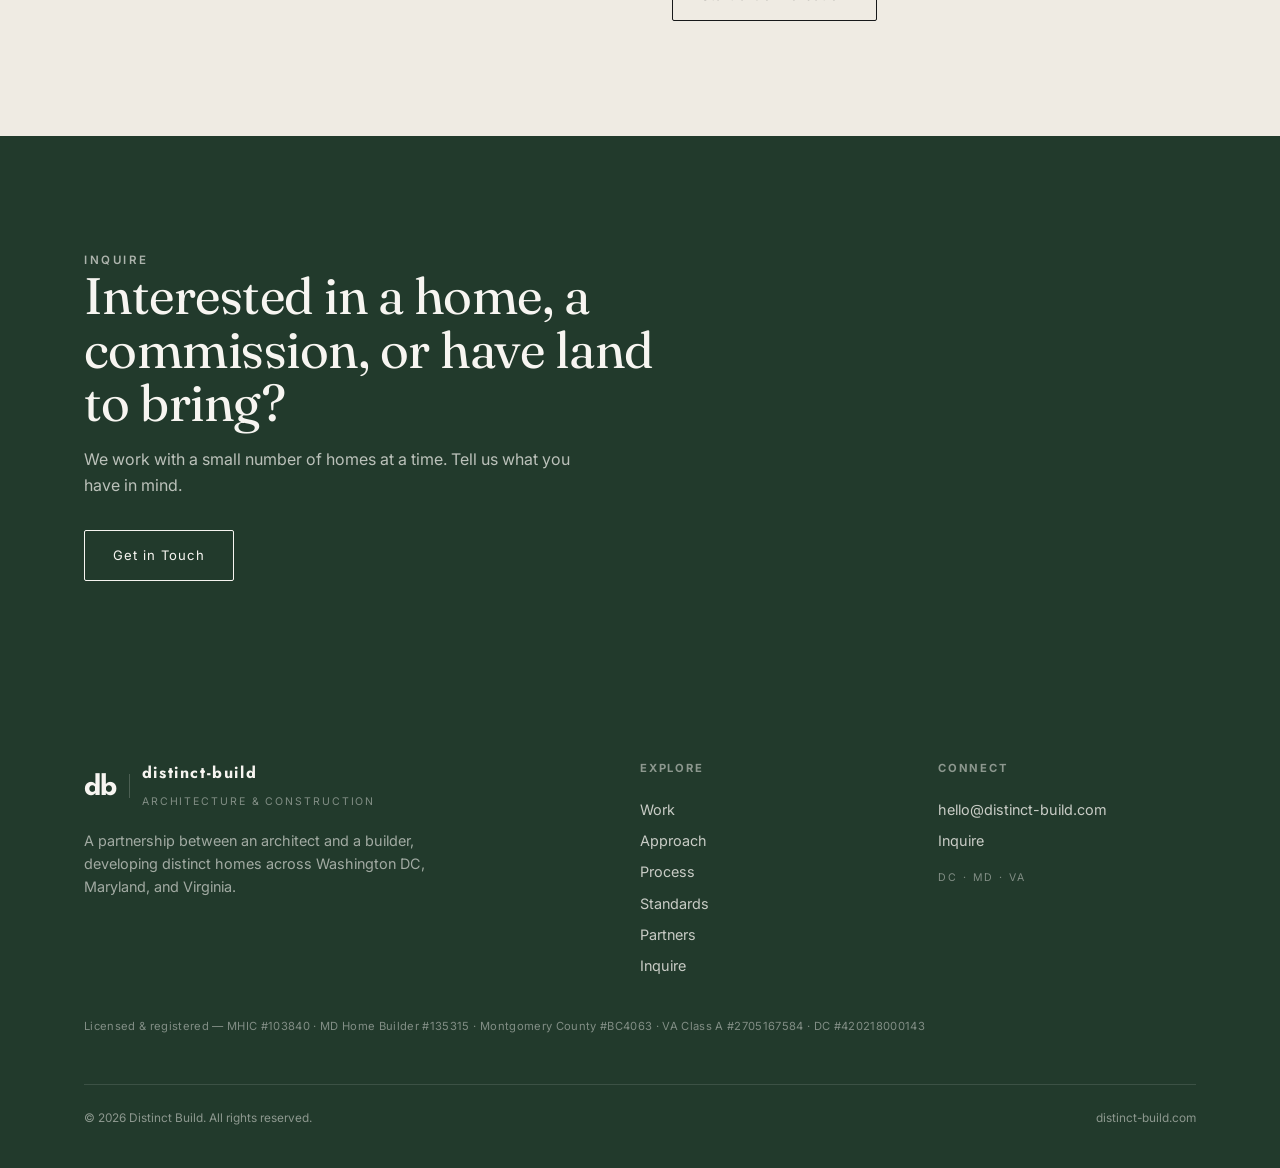
==== commit 0d027e90: "Add Miller residence photos (Todd Webb): fill Approach + Partners design boxes, add Approach meadow " ====
--- a/index.html
+++ b/index.html
@@ -187,7 +187,7 @@
 <!-- PARTNERS / PROOF -->
 <section>
   <div class="wrap two-col">
-    <div class="media r32" data-label="Partners portrait / job-site photo"></div>
+    <div class="media r32 filled" style="background-image:url('img/miller/miller-dusk.jpg')"><span class="credit-tag">Architecture: Todd Webb</span></div>
     <div class="stack">
       <p class="kicker">The Partners</p>
       <h2 class="serif" style="font-size:clamp(1.7rem,3.2vw,2.4rem)">The architect the region's best build with. The builder its best architects trust.</h2>
--- a/style.css
+++ b/style.css
@@ -168,6 +168,7 @@
 .breath .credit em{font-style:normal;color:rgba(247,245,241,.6)}
 .breath.show-all{height:auto}
 .breath.show-all img{position:relative;inset:auto;height:auto;object-fit:fill}
+.credit-tag{position:absolute;right:12px;bottom:10px;z-index:3;font-size:.6rem;letter-spacing:.12em;text-transform:uppercase;color:#fff;opacity:.92;text-shadow:0 1px 5px rgba(0,0,0,.6)}
 
 /* ---------- Project gallery ---------- */
 .gallery{display:grid;grid-template-columns:1fr 1fr;gap:clamp(16px,2.5vw,28px)}
